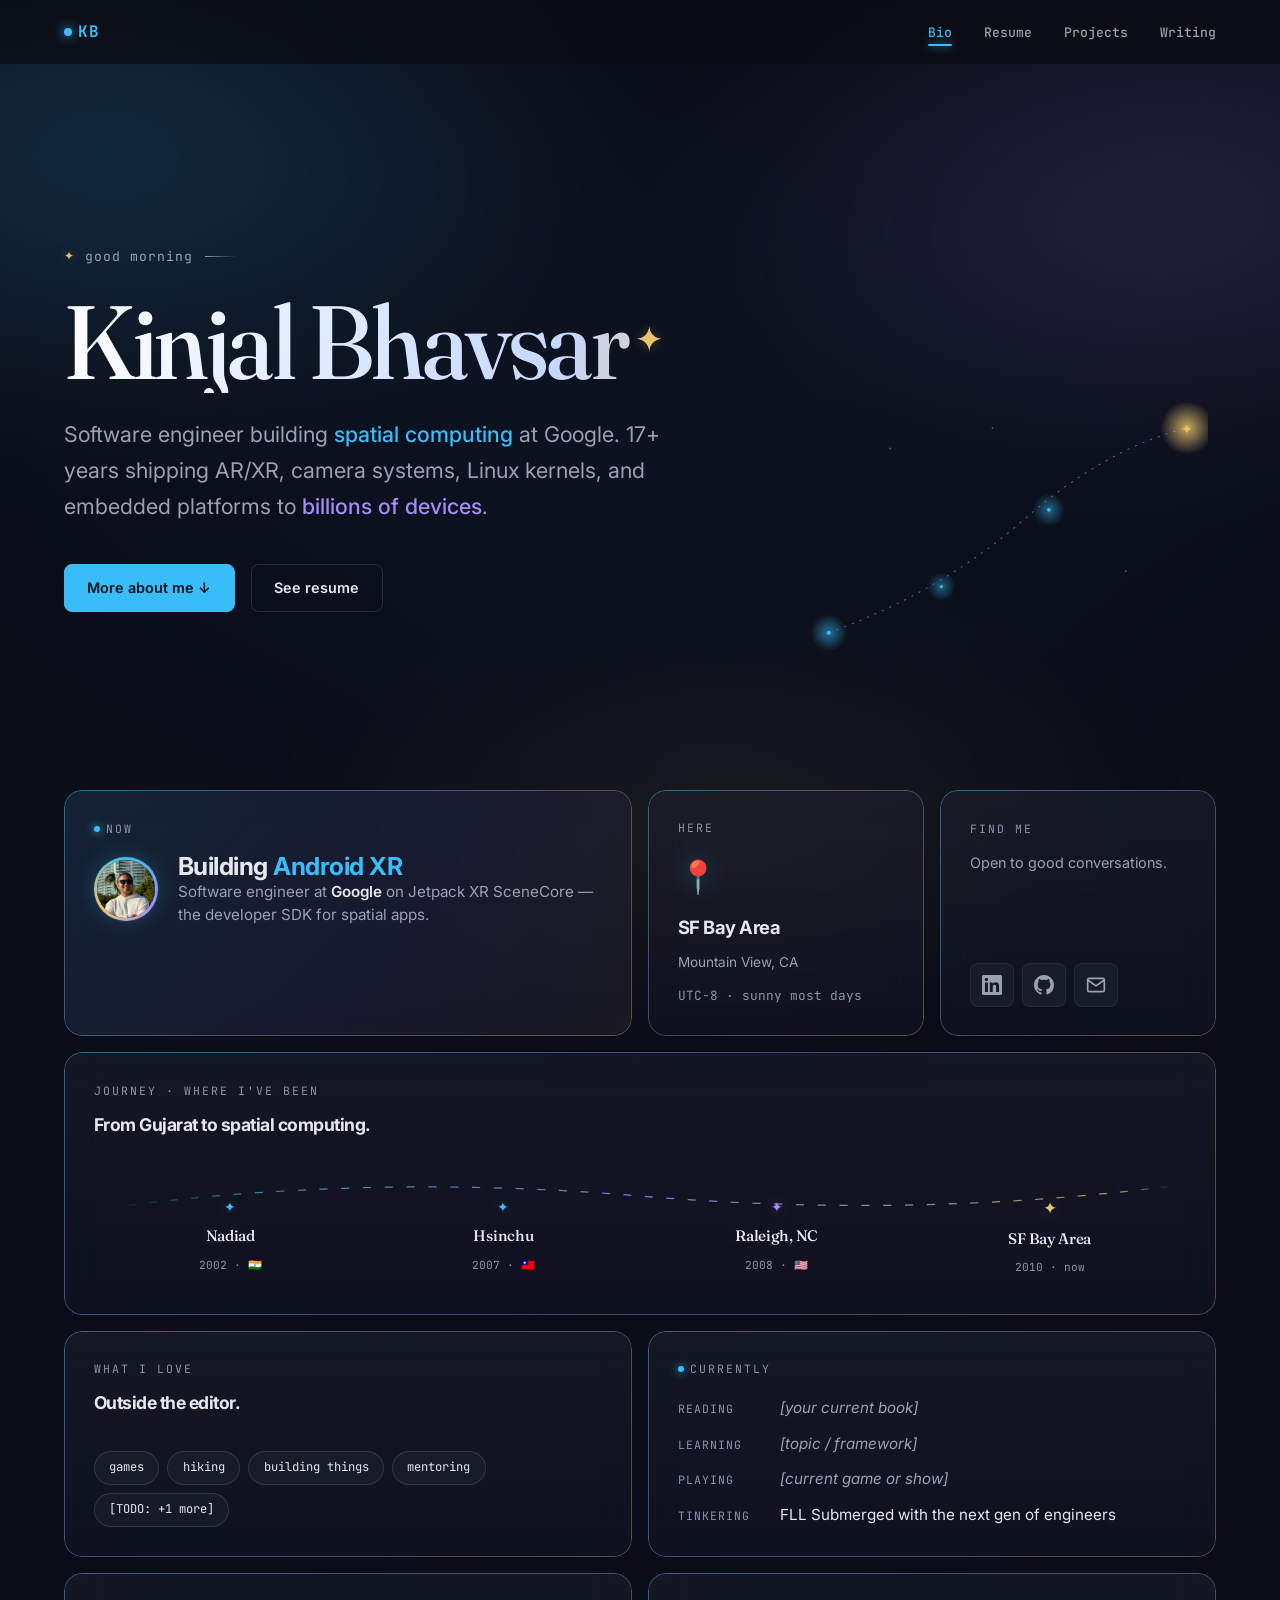
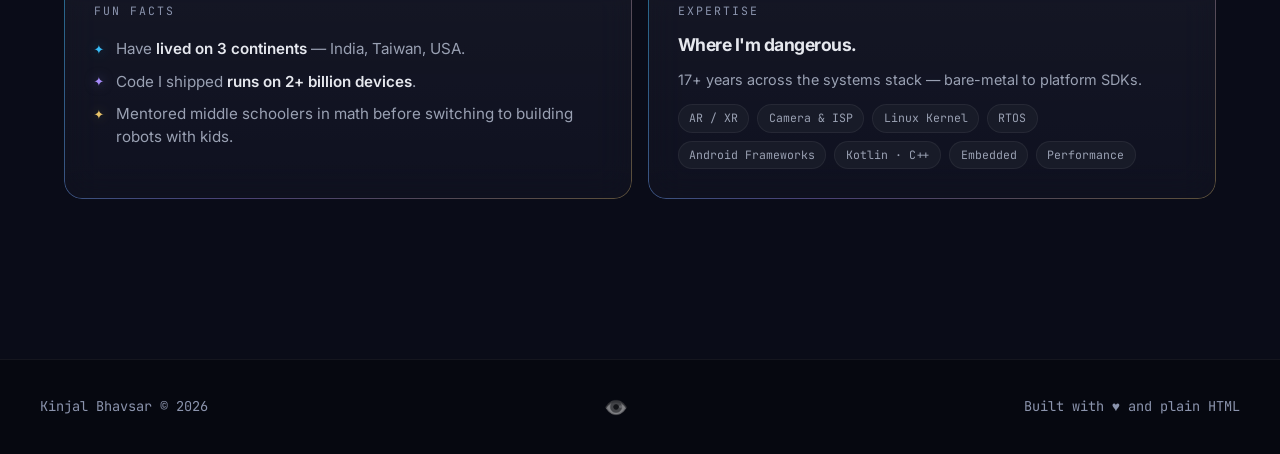
==== index.html @ 83d2c9b0 "Redesign as bio-first portfolio with Cosmic Editorial aesthetic The landing page now leads with pers" ====
<!DOCTYPE html>
<html lang="en">
<head>
  <meta charset="UTF-8" />
  <meta name="viewport" content="width=device-width, initial-scale=1.0" />
  <title>Kinjal Bhavsar — Software Engineer building spatial computing</title>
  <meta name="description" content="Kinjal Bhavsar — software engineer at Google building Android XR. Bay Area. 17+ years across AR/XR, camera systems, Linux kernel, and embedded platforms." />
  <link rel="preconnect" href="https://fonts.googleapis.com" />
  <link rel="preconnect" href="https://fonts.gstatic.com" crossorigin />
  <link href="https://fonts.googleapis.com/css2?family=Fraunces:opsz,wght@9..144,400;9..144,500;9..144,600&family=Inter:wght@300;400;500;600;700;800&family=JetBrains+Mono:wght@400;500;700&display=swap" rel="stylesheet" />
  <link rel="stylesheet" href="css/styles.css" />
</head>
<body data-bio>

  <div data-nav></div>

  <main>

    <!-- HERO -->
    <section class="hero" id="hero">
      <div class="hero-inner">
        <p class="hero-eyebrow"><span class="hero-star">✦</span> <span id="greeting">hello</span></p>
        <h1 class="hero-name">Kinjal Bhavsar<span class="hero-mark">✦</span></h1>
        <p class="hero-title">
          Software engineer building <span class="accent">spatial computing</span> at Google.
          17+ years shipping AR/XR, camera systems, Linux kernels, and embedded platforms
          to <span class="accent-2">billions of devices</span>.
        </p>
        <div class="hero-cta">
          <a href="#bento" class="btn btn-primary">More about me ↓</a>
          <a href="/resume.html" class="btn btn-outline">See resume</a>
        </div>
      </div>
      <svg class="hero-constellation" viewBox="0 0 400 280" aria-hidden="true">
        <defs>
          <linearGradient id="cgrad" x1="0" y1="0" x2="1" y2="1">
            <stop offset="0%" stop-color="#38bdf8" stop-opacity="0.55"/>
            <stop offset="55%" stop-color="#a78bfa" stop-opacity="0.6"/>
            <stop offset="100%" stop-color="#e9c46a" stop-opacity="0.7"/>
          </linearGradient>
          <radialGradient id="starGold">
            <stop offset="0%" stop-color="#e9c46a"/>
            <stop offset="100%" stop-color="#e9c46a" stop-opacity="0"/>
          </radialGradient>
          <radialGradient id="starCyan">
            <stop offset="0%" stop-color="#38bdf8"/>
            <stop offset="100%" stop-color="#38bdf8" stop-opacity="0"/>
          </radialGradient>
        </defs>
        <!-- arc -->
        <path d="M 30,240 Q 140,200 220,130 T 380,40"
              stroke="url(#cgrad)" stroke-width="1" stroke-dasharray="2 6" fill="none"/>
        <!-- glow halos -->
        <circle cx="30" cy="240" r="18" fill="url(#starCyan)" opacity="0.55"/>
        <circle cx="140" cy="195" r="14" fill="url(#starCyan)" opacity="0.45"/>
        <circle cx="245" cy="120" r="16" fill="url(#starCyan)" opacity="0.5"/>
        <circle cx="380" cy="40"  r="26" fill="url(#starGold)" opacity="0.85"/>
        <!-- star marks -->
        <g fill="#38bdf8">
          <circle cx="30"  cy="240" r="2"/>
          <circle cx="140" cy="195" r="1.6"/>
          <circle cx="245" cy="120" r="1.8"/>
        </g>
        <text x="380" y="46" text-anchor="middle" fill="#e9c46a" font-family="Inter, sans-serif" font-size="14" font-weight="300">✦</text>
        <!-- a couple scatter stars for richness -->
        <g fill="#a78bfa" opacity="0.5">
          <circle cx="90"  cy="60"  r="1"/>
          <circle cx="320" cy="180" r="1"/>
          <circle cx="190" cy="40"  r="0.9"/>
        </g>
      </svg>
    </section>

    <!-- BENTO GRID -->
    <section class="bento" id="bento" aria-label="About Kinjal">

      <!-- NOW -->
      <article class="bento-card card-now col-2">
        <span class="bento-label"><span class="dot dot-live"></span> now</span>
        <div class="now-row">
          <div class="now-avatar"><img src="assets/kinjal.jpg" alt="Kinjal Bhavsar" /></div>
          <div>
            <div class="bento-headline">Building <span class="accent">Android XR</span></div>
            <div class="bento-sub">Software engineer at <strong>Google</strong> on Jetpack XR SceneCore — the developer SDK for spatial apps.</div>
          </div>
        </div>
      </article>

      <!-- HERE -->
      <article class="bento-card card-here">
        <span class="bento-label">here</span>
        <div class="here-pin">📍</div>
        <div class="bento-headline" style="font-size:1.15rem;">SF Bay Area</div>
        <div class="bento-sub" style="font-size:.85rem;">Mountain View, CA</div>
        <div class="here-meta">UTC&minus;8 · sunny most days</div>
      </article>

      <!-- FIND ME -->
      <article class="bento-card">
        <span class="bento-label">find me</span>
        <div class="bento-sub" style="font-size:.9rem;">Open to good conversations.</div>
        <div class="find-me-row">
          <a class="find-link" href="https://www.linkedin.com/in/kinjalb" target="_blank" rel="noopener" aria-label="LinkedIn">
            <svg width="20" height="20" viewBox="0 0 24 24" fill="currentColor"><path d="M20.447 20.452h-3.554v-5.569c0-1.328-.027-3.037-1.852-3.037-1.853 0-2.136 1.445-2.136 2.939v5.667H9.351V9h3.414v1.561h.046c.477-.9 1.637-1.85 3.37-1.85 3.601 0 4.267 2.37 4.267 5.455v6.286zM5.337 7.433a2.062 2.062 0 0 1-2.063-2.065 2.064 2.064 0 1 1 2.063 2.065zm1.782 13.019H3.555V9h3.564v11.452zM22.225 0H1.771C.792 0 0 .774 0 1.729v20.542C0 23.227.792 24 1.771 24h20.451C23.2 24 24 23.227 24 22.271V1.729C24 .774 23.2 0 22.222 0h.003z"/></svg>
          </a>
          <a class="find-link" href="https://github.com/kinjalbhavsar" target="_blank" rel="noopener" aria-label="GitHub">
            <svg width="20" height="20" viewBox="0 0 24 24" fill="currentColor"><path d="M12 0C5.37 0 0 5.37 0 12c0 5.31 3.435 9.795 8.205 11.385.6.105.825-.255.825-.57 0-.285-.015-1.23-.015-2.235-3.015.555-3.795-.735-4.035-1.41-.135-.345-.72-1.41-1.23-1.695-.42-.225-1.02-.78-.015-.795.945-.015 1.62.87 1.845 1.23 1.08 1.815 2.805 1.305 3.495.99.105-.78.42-1.305.765-1.605-2.67-.3-5.46-1.335-5.46-5.925 0-1.305.465-2.385 1.23-3.225-.12-.3-.54-1.53.12-3.18 0 0 1.005-.315 3.3 1.23.96-.27 1.98-.405 3-.405s2.04.135 3 .405c2.295-1.56 3.3-1.23 3.3-1.23.66 1.65.24 2.88.12 3.18.765.84 1.23 1.905 1.23 3.225 0 4.605-2.805 5.625-5.475 5.925.435.375.81 1.095.81 2.22 0 1.605-.015 2.895-.015 3.3 0 .315.225.69.825.57A12.02 12.02 0 0 0 24 12c0-6.63-5.37-12-12-12z"/></svg>
          </a>
          <a class="find-link" href="mailto:kinjal.bhavsr@gmail.com" aria-label="Email">
            <svg width="20" height="20" viewBox="0 0 24 24" fill="none" stroke="currentColor" stroke-width="2" stroke-linecap="round" stroke-linejoin="round"><path d="M4 4h16c1.1 0 2 .9 2 2v12c0 1.1-.9 2-2 2H4c-1.1 0-2-.9-2-2V6c0-1.1.9-2 2-2z"/><polyline points="22,6 12,13 2,6"/></svg>
          </a>
        </div>
      </article>

      <!-- JOURNEY -->
      <!-- TODO: correct or expand these stops if the journey doesn't match -->
      <article class="bento-card card-journey col-4">
        <span class="bento-label">journey · where i've been</span>
        <div class="bento-headline" style="font-size:1.1rem;">From Gujarat to spatial computing.</div>
        <div class="journey-track">
          <div class="journey-stop">
            <span class="pin">✦</span>
            <span class="city">Nadiad</span>
            <span class="year">2002 · 🇮🇳</span>
          </div>
          <div class="journey-stop">
            <span class="pin">✦</span>
            <span class="city">Hsinchu</span>
            <span class="year">2007 · 🇹🇼</span>
          </div>
          <div class="journey-stop">
            <span class="pin">✦</span>
            <span class="city">Raleigh, NC</span>
            <span class="year">2008 · 🇺🇸</span>
          </div>
          <div class="journey-stop">
            <span class="pin">✦</span>
            <span class="city">SF Bay Area</span>
            <span class="year">2010 · now</span>
          </div>
        </div>
      </article>

      <!-- WHAT I LOVE -->
      <article class="bento-card col-2">
        <span class="bento-label">what i love</span>
        <div class="bento-headline" style="font-size:1.1rem;">Outside the editor.</div>
        <!-- TODO: swap these for your real hobbies -->
        <div class="love-chips">
          <span class="chip">games</span>
          <span class="chip chip-2">hiking</span>
          <span class="chip chip-warm">building things</span>
          <span class="chip">mentoring</span>
          <span class="chip chip-2">[TODO: +1 more]</span>
        </div>
      </article>

      <!-- CURRENTLY -->
      <article class="bento-card col-2">
        <span class="bento-label"><span class="dot dot-live"></span> currently</span>
        <div class="currently-list">
          <div class="currently-row">
            <span class="k">reading</span>
            <!-- TODO: replace with current book -->
            <span class="v todo">[your current book]</span>
          </div>
          <div class="currently-row">
            <span class="k">learning</span>
            <!-- TODO: replace with topic you're exploring -->
            <span class="v todo">[topic / framework]</span>
          </div>
          <div class="currently-row">
            <span class="k">playing</span>
            <!-- TODO: replace with current game/show -->
            <span class="v todo">[current game or show]</span>
          </div>
          <div class="currently-row">
            <span class="k">tinkering</span>
            <span class="v">FLL Submerged with the next gen of engineers</span>
          </div>
        </div>
      </article>

      <!-- FUN FACTS -->
      <article class="bento-card col-2">
        <span class="bento-label">fun facts</span>
        <!-- TODO: swap these placeholders for true, surprising tidbits about you -->
        <ul class="facts-list">
          <li>Have <strong>lived on 3 continents</strong> — India, Taiwan, USA.</li>
          <li>Code I shipped <strong>runs on 2+ billion devices</strong>.</li>
          <li>Mentored middle schoolers in math before switching to building robots with kids.</li>
        </ul>
      </article>

      <!-- EXPERTISE -->
      <article class="bento-card col-2">
        <span class="bento-label">expertise</span>
        <div class="bento-headline" style="font-size:1.1rem;">Where I'm dangerous.</div>
        <div class="bento-sub" style="font-size:.9rem;">17+ years across the systems stack — bare-metal to platform SDKs.</div>
        <div class="expertise-tags">
          <span class="tag">AR / XR</span>
          <span class="tag">Camera &amp; ISP</span>
          <span class="tag">Linux Kernel</span>
          <span class="tag">RTOS</span>
          <span class="tag">Android Frameworks</span>
          <span class="tag">Kotlin · C++</span>
          <span class="tag">Embedded</span>
          <span class="tag">Performance</span>
        </div>
      </article>

    </section>

  </main>

  <div data-footer></div>

  <!-- GLITCH_HUNTER easter egg modal -->
  <dialog class="game-dialog" id="game-dialog" aria-label="Glitch Hunter mini-game">
    <div class="game-shell">
      <div class="game-bar">
        <span class="game-bar-dots"><span></span><span></span><span></span></span>
        <span class="game-bar-title">GLITCH_HUNTER.exe</span>
        <button class="game-close" id="game-close" aria-label="Close game">[ esc ]</button>
      </div>
      <div class="game-hud">
        <div class="game-stat">SCORE: <span id="game-score">0</span></div>
        <div class="game-stat">TIME: <span id="game-timer">30</span>s</div>
        <div class="game-stat">BEST: <span id="game-best">0</span></div>
      </div>
      <div class="game-area" id="game-area">
        <div class="game-start-overlay" id="game-overlay">
          <div class="game-start-box">
            <div class="game-title-ascii">GLITCH_HUNTER</div>
            <p>Click glitches to eliminate them.<br/>30 seconds. How good are you?</p>
            <button class="btn btn-primary" id="game-start-btn">Start Game</button>
          </div>
        </div>
      </div>
    </div>
  </dialog>

  <script src="js/layout.js" defer></script>
  <script src="js/main.js" defer></script>
</body>
</html>
---- css/styles.css ----
/* ============================================================
   Design tokens — Cosmic Editorial
   ============================================================ */
:root {
  --bg: #0a0c18;                                    /* indigo-leaning near-black */
  --bg-elev: #12141f;
  --bg-elev-2: #181b28;
  --bg-glass: rgba(20, 22, 35, 0.55);               /* glassmorphic card surface */
  --text: #e6e8ee;
  --text-muted: #9aa1b3;
  --text-dim: #8b94ad;

  --accent: #38bdf8;
  --accent-soft: rgba(56, 189, 248, 0.12);
  --accent-glow: rgba(56, 189, 248, 0.35);
  --accent-2: #a78bfa;
  --accent-2-soft: rgba(167, 139, 250, 0.12);
  --accent-gold: #e9c46a;                           /* warm — used sparingly */
  --accent-gold-soft: rgba(233, 196, 106, 0.14);
  --accent-gold-glow: rgba(233, 196, 106, 0.35);

  --border: rgba(255, 255, 255, 0.06);
  --border-strong: rgba(255, 255, 255, 0.12);
  --border-accent: rgba(56, 189, 248, 0.35);
  --border-iris: linear-gradient(135deg,
    rgba(56, 189, 248, 0.50) 0%,
    rgba(167, 139, 250, 0.40) 50%,
    rgba(233, 196, 106, 0.35) 100%);

  --radius: 18px;
  --radius-sm: 8px;
  --radius-pill: 999px;
  --nav-h: 64px;
  --max-w: 1200px;

  --font: 'Inter', system-ui, -apple-system, sans-serif;
  --font-display: 'Fraunces', 'Cormorant Garamond', Georgia, serif;
  --mono: 'JetBrains Mono', 'SF Mono', Menlo, monospace;

  --shadow-sm: 0 1px 2px rgba(0, 0, 0, 0.4);
  --shadow-md: 0 8px 24px rgba(0, 0, 0, 0.4);
  --shadow-glow: 0 12px 40px -12px var(--accent-glow);
}

/* ============================================================
   Reset & base
   ============================================================ */
*, *::before, *::after { box-sizing: border-box; margin: 0; padding: 0; }

html { scroll-behavior: smooth; font-size: 16px; }

body {
  font-family: var(--font);
  background: var(--bg);
  color: var(--text);
  line-height: 1.6;
  min-height: 100vh;
  -webkit-font-smoothing: antialiased;
  -moz-osx-font-smoothing: grayscale;
  overflow-x: hidden;
}

/* Global ambient background: grain overlay + drifting aurora */
body::before {
  content: '';
  position: fixed;
  inset: 0;
  background-image: url("data:image/svg+xml;utf8,%3Csvg xmlns='http://www.w3.org/2000/svg' width='240' height='240'%3E%3Cfilter id='n'%3E%3CfeTurbulence type='fractalNoise' baseFrequency='0.9' numOctaves='2' stitchTiles='stitch'/%3E%3CfeColorMatrix values='0 0 0 0 1  0 0 0 0 1  0 0 0 0 1  0 0 0 0.55 0'/%3E%3C/filter%3E%3Crect width='100%25' height='100%25' filter='url(%23n)'/%3E%3C/svg%3E");
  opacity: 0.06;
  pointer-events: none;
  z-index: 0;
  mix-blend-mode: overlay;
}

body::after {
  content: '';
  position: fixed;
  inset: -25%;
  background:
    radial-gradient(40% 30% at 22% 28%, rgba(56, 189, 248, 0.18) 0%, transparent 70%),
    radial-gradient(38% 28% at 78% 32%, rgba(167, 139, 250, 0.16) 0%, transparent 70%),
    radial-gradient(32% 22% at 55% 78%, rgba(233, 196, 106, 0.08) 0%, transparent 70%),
    radial-gradient(50% 35% at 50% 50%, rgba(56, 189, 248, 0.04) 0%, transparent 80%);
  filter: blur(56px);
  pointer-events: none;
  z-index: 0;
  animation: aurora-drift 60s ease-in-out infinite alternate;
}

@media (prefers-reduced-motion: reduce) {
  body::after { animation: none; }
}

a { color: inherit; text-decoration: none; }
ul { list-style: none; }
img { display: block; max-width: 100%; }

/* Position content above bg layers */
.nav, main, .footer, .hero, .section { position: relative; z-index: 1; }

::selection { background: var(--accent); color: var(--bg); }

/* ============================================================
   Nav
   ============================================================ */
.nav {
  position: fixed;
  top: 0; left: 0; right: 0;
  height: var(--nav-h);
  z-index: 100;
  background: rgba(10, 11, 16, 0.7);
  backdrop-filter: blur(16px);
  -webkit-backdrop-filter: blur(16px);
  border-bottom: 1px solid transparent;
  transition: border-color 0.3s, background 0.3s;
}

.nav.scrolled {
  border-color: var(--border);
  background: rgba(10, 11, 16, 0.85);
}

.nav-inner {
  max-width: var(--max-w);
  margin: 0 auto;
  padding: 0 1.5rem;
  height: 100%;
  display: flex;
  align-items: center;
  justify-content: space-between;
}

.nav-logo {
  font-family: var(--mono);
  font-weight: 700;
  font-size: 1rem;
  color: var(--accent);
  letter-spacing: 1px;
  display: inline-flex;
  align-items: center;
  gap: 0.4rem;
}

.nav-logo::before {
  content: '';
  display: inline-block;
  width: 8px; height: 8px;
  background: var(--accent);
  border-radius: 50%;
  box-shadow: 0 0 12px var(--accent);
  animation: pulse-dot 2s ease-in-out infinite;
}

.nav-links { display: flex; gap: 2rem; }

.nav-links a {
  font-family: var(--mono);
  font-size: 0.82rem;
  font-weight: 500;
  color: var(--text-muted);
  transition: color 0.2s;
  position: relative;
  padding: 0.3rem 0;
}

.nav-links a::before {
  content: '';
  position: absolute;
  bottom: 0; left: 0;
  width: 0; height: 1.5px;
  background: var(--accent);
  border-radius: 2px;
  transition: width 0.25s;
  box-shadow: 0 0 8px var(--accent);
}

.nav-links a:hover { color: var(--text); }
.nav-links a:hover::before,
.nav-links a.is-active::before { width: 100%; }
.nav-links a.is-active { color: var(--accent); }

.hamburger {
  display: none;
  flex-direction: column;
  gap: 5px;
  background: none;
  border: none;
  cursor: pointer;
  padding: 6px;
}
.hamburger span {
  display: block;
  width: 22px; height: 2px;
  background: var(--text);
  border-radius: 2px;
  transition: transform 0.3s, opacity 0.3s;
}

/* ============================================================
   Buttons
   ============================================================ */
.btn {
  display: inline-flex;
  align-items: center;
  gap: 0.5rem;
  padding: 0.7rem 1.4rem;
  border-radius: var(--radius-sm);
  font-family: var(--font);
  font-weight: 600;
  font-size: 0.9rem;
  transition: all 0.2s;
  cursor: pointer;
  border: 1px solid transparent;
  text-decoration: none;
}

.btn-primary {
  background: var(--accent);
  color: #04121e;
  border-color: var(--accent);
  box-shadow: 0 0 0 0 var(--accent-glow);
}
.btn-primary:hover {
  transform: translateY(-1px);
  box-shadow: 0 6px 24px -4px var(--accent-glow);
}

.btn-outline {
  background: transparent;
  color: var(--text);
  border-color: var(--border-strong);
}
.btn-outline:hover {
  border-color: var(--accent);
  color: var(--accent);
  box-shadow: 0 0 24px -8px var(--accent-glow);
}

.btn-sm {
  padding: 0.4rem 0.9rem;
  font-size: 0.82rem;
  background: var(--accent-soft);
  color: var(--accent);
  border: 1px solid var(--border-accent);
  border-radius: var(--radius-pill);
  font-family: var(--mono);
}
.btn-sm:hover { background: var(--accent); color: var(--bg); }

/* ============================================================
   Hero (bio landing)
   ============================================================ */
.hero {
  position: relative;
  min-height: 86vh;
  display: flex;
  align-items: center;
  padding: calc(var(--nav-h) + 4rem) 1.5rem 3rem;
  max-width: var(--max-w);
  margin: 0 auto;
}

.hero-inner {
  width: 100%;
  position: relative;
  z-index: 2;
  max-width: 760px;
}

/* Decorative constellation arc on the right */
.hero-constellation {
  position: absolute;
  top: 50%;
  right: 2rem;
  transform: translateY(-50%);
  width: clamp(280px, 32vw, 420px);
  height: auto;
  opacity: 0.85;
  pointer-events: none;
  z-index: 1;
  animation: fadeUp 1.2s 0.5s both;
}

.hero-eyebrow {
  font-family: var(--mono);
  font-size: 0.82rem;
  color: var(--text-muted);
  margin-bottom: 1.5rem;
  opacity: 0;
  animation: fadeUp 0.7s 0.1s forwards;
  display: inline-flex;
  align-items: center;
  gap: 0.6rem;
  letter-spacing: 1px;
}

.hero-eyebrow .hero-star {
  color: var(--accent-gold);
  font-size: 0.9em;
  text-shadow: 0 0 10px var(--accent-gold-glow);
}

.hero-eyebrow::after {
  content: '';
  width: 32px; height: 1px;
  background: linear-gradient(to right, var(--text-dim), transparent);
  margin-left: 0.2rem;
}

.hero-name {
  font-family: var(--font-display);
  font-size: clamp(3.2rem, 9vw, 6.5rem);
  font-weight: 500;
  font-style: normal;
  letter-spacing: -2.5px;
  line-height: 0.98;
  color: var(--text);
  opacity: 0;
  animation: fadeUp 0.9s 0.25s forwards;
  background: linear-gradient(
    105deg,
    #ffffff 0%,
    #dbe7ff 40%,
    #c5d8ff 65%,
    #e9c46a 95%
  );
  -webkit-background-clip: text;
  background-clip: text;
  -webkit-text-fill-color: transparent;
  font-variation-settings: "opsz" 144, "SOFT" 30;
}

.hero-mark {
  display: inline-block;
  margin-left: 0.25em;
  font-family: var(--font);
  font-size: 0.32em;
  vertical-align: 0.85em;
  font-weight: 300;
  color: var(--accent-gold);
  -webkit-text-fill-color: var(--accent-gold);
  text-shadow: 0 0 12px var(--accent-gold-glow);
  letter-spacing: 0;
}

.hero-title {
  font-family: var(--font);
  font-size: clamp(1.05rem, 1.8vw, 1.35rem);
  font-weight: 400;
  color: var(--text-muted);
  margin-top: 1.5rem;
  max-width: 600px;
  opacity: 0;
  animation: fadeUp 0.8s 0.4s forwards;
  line-height: 1.65;
}

.hero-title .accent { color: var(--accent); font-weight: 500; }
.hero-title .accent-2 { color: var(--accent-2); font-weight: 500; }

.hero-cta {
  display: flex;
  gap: 1rem;
  margin-top: 2.5rem;
  flex-wrap: wrap;
  opacity: 0;
  animation: fadeUp 0.6s 0.5s forwards;
}

/* ============================================================
   Sections (used on subpages)
   ============================================================ */
.section { padding: 6rem 1.5rem; }
.section-pad-top { padding-top: calc(var(--nav-h) + 4rem); }

.container {
  max-width: var(--max-w);
  margin: 0 auto;
}

.section-label {
  font-family: var(--mono);
  font-size: 0.78rem;
  color: var(--accent);
  text-transform: uppercase;
  letter-spacing: 2px;
  margin-bottom: 0.75rem;
  display: inline-flex;
  align-items: center;
  gap: 0.5rem;
}
.section-label::before {
  content: '';
  width: 18px; height: 1px;
  background: var(--accent);
}

.section-title {
  font-family: var(--font-display);
  font-size: clamp(2.4rem, 4.5vw, 3.4rem);
  font-weight: 500;
  letter-spacing: -1.5px;
  margin-bottom: 1rem;
  line-height: 1.05;
  background: linear-gradient(105deg, #ffffff 0%, #dbe7ff 70%, #e9c46a 110%);
  -webkit-background-clip: text;
  background-clip: text;
  -webkit-text-fill-color: transparent;
}

.display {
  font-family: var(--font-display);
  font-weight: 500;
  letter-spacing: -1px;
}

.section-lede {
  color: var(--text-muted);
  font-size: 1.05rem;
  max-width: 640px;
  margin-bottom: 3rem;
}

/* ============================================================
   Bento grid (bio page)
   ============================================================ */
.bento {
  display: grid;
  grid-template-columns: repeat(4, 1fr);
  gap: 1rem;
  max-width: var(--max-w);
  margin: 0 auto;
  padding: 1rem 1.5rem 6rem;
}

.bento-card {
  position: relative;
  background:
    linear-gradient(180deg, rgba(255,255,255,0.025) 0%, rgba(255,255,255,0) 100%),
    var(--bg-glass);
  backdrop-filter: blur(18px) saturate(140%);
  -webkit-backdrop-filter: blur(18px) saturate(140%);
  border-radius: var(--radius);
  padding: 1.85rem;
  overflow: hidden;
  isolation: isolate;
  transition: transform 0.35s cubic-bezier(.2,.85,.25,1),
              box-shadow 0.35s,
              filter 0.35s;
  display: flex;
  flex-direction: column;
  gap: 0.85rem;
  min-height: 184px;
}

/* Static iridescent gradient border via mask trick */
.bento-card::before {
  content: '';
  position: absolute;
  inset: 0;
  padding: 1px;
  border-radius: inherit;
  background: var(--border-iris);
  -webkit-mask:
    linear-gradient(#000 0 0) content-box,
    linear-gradient(#000 0 0);
  -webkit-mask-composite: xor;
          mask-composite: exclude;
  pointer-events: none;
  z-index: 1;
}

.bento-card:hover {
  transform: translateY(-3px);
  filter: brightness(1.06);
  box-shadow:
    0 16px 48px -16px rgba(0, 0, 0, 0.6),
    0 0 48px -12px var(--accent-glow);
}

.bento-label {
  font-family: var(--mono);
  font-size: 0.72rem;
  text-transform: uppercase;
  letter-spacing: 2px;
  color: var(--text-dim);
  display: inline-flex;
  align-items: center;
  gap: 0.4rem;
}

.bento-label .dot {
  width: 6px; height: 6px;
  border-radius: 50%;
  background: var(--accent);
  box-shadow: 0 0 8px var(--accent);
}
.bento-label .dot-live { animation: pulse-dot 2s ease-in-out infinite; }

.bento-headline {
  font-size: 1.4rem;
  font-weight: 700;
  letter-spacing: -0.5px;
  line-height: 1.2;
}

.bento-sub {
  color: var(--text-muted);
  font-size: 0.95rem;
  line-height: 1.5;
}

.bento-sub strong { color: var(--text); font-weight: 600; }

/* Card spans */
.col-2 { grid-column: span 2; }
.col-3 { grid-column: span 3; }
.col-4 { grid-column: span 4; }
.row-2 { grid-row: span 2; }

/* ----- Now card ----- */
.card-now {
  background:
    linear-gradient(135deg, rgba(56,189,248,0.10) 0%, rgba(167,139,250,0.06) 60%, rgba(233,196,106,0.04) 100%),
    var(--bg-glass);
}
.card-now .bento-headline { color: var(--text); font-size: 1.55rem; }
.card-now .accent { color: var(--accent); }
.now-row { display: flex; align-items: center; gap: 1.25rem; }

.now-avatar {
  position: relative;
  width: 64px; height: 64px;
  border-radius: 50%;
  flex-shrink: 0;
  padding: 3px;
  background: conic-gradient(
    from 0deg,
    var(--accent) 0%,
    var(--accent-2) 35%,
    var(--accent-gold) 65%,
    var(--accent) 100%
  );
  animation: halo-spin 22s linear infinite;
  box-shadow:
    0 0 0 1px rgba(255,255,255,0.04),
    0 0 24px -4px var(--accent-glow);
}
.now-avatar::after {
  content: '';
  position: absolute;
  inset: 3px;
  border-radius: 50%;
  background: var(--bg-elev);
  z-index: 0;
}
.now-avatar img {
  position: relative;
  z-index: 1;
  width: 100%; height: 100%;
  border-radius: 50%;
  object-fit: cover;
  object-position: center top;
}
@media (prefers-reduced-motion: reduce) {
  .now-avatar { animation: none; }
}

/* ----- Here card ----- */
.card-here {
  align-items: flex-start;
}
.here-pin {
  font-size: 2rem;
  filter: drop-shadow(0 0 12px var(--accent-glow));
}
.here-meta {
  font-family: var(--mono);
  font-size: 0.8rem;
  color: var(--text-dim);
  margin-top: auto;
}

/* ----- Journey card ----- */
.card-journey { padding: 1.85rem; }
.journey-track {
  display: flex;
  justify-content: space-between;
  align-items: flex-start;
  position: relative;
  margin-top: 1.25rem;
  padding: 2rem 0 0.5rem;
  background-image: url("data:image/svg+xml;utf8,%3Csvg xmlns='http://www.w3.org/2000/svg' viewBox='0 0 400 60' preserveAspectRatio='none'%3E%3Cdefs%3E%3ClinearGradient id='g' x1='0' y1='0' x2='1' y2='0'%3E%3Cstop offset='0%25' stop-color='%2338bdf8' stop-opacity='0'/%3E%3Cstop offset='15%25' stop-color='%2338bdf8' stop-opacity='0.7'/%3E%3Cstop offset='55%25' stop-color='%23a78bfa' stop-opacity='0.8'/%3E%3Cstop offset='95%25' stop-color='%23e9c46a' stop-opacity='0.7'/%3E%3Cstop offset='100%25' stop-color='%23e9c46a' stop-opacity='0'/%3E%3C/linearGradient%3E%3C/defs%3E%3Cpath d='M 5,40 Q 100,5 200,28 T 395,18' stroke='url(%23g)' stroke-width='1.2' stroke-dasharray='3 5' fill='none'/%3E%3C/svg%3E");
  background-repeat: no-repeat;
  background-position: 0 0;
  background-size: 100% 60px;
}

.journey-stop {
  display: flex;
  flex-direction: column;
  align-items: center;
  gap: 0.5rem;
  position: relative;
  z-index: 1;
  font-family: var(--mono);
  font-size: 0.76rem;
  color: var(--text-dim);
  text-align: center;
  flex: 1;
}

.journey-stop .pin {
  font-size: 0.9rem;
  line-height: 1;
  color: var(--accent);
  filter: drop-shadow(0 0 6px var(--accent-glow));
  margin-bottom: 0.1rem;
}
.journey-stop:nth-child(2) .pin { color: var(--accent); }
.journey-stop:nth-child(3) .pin { color: var(--accent-2); filter: drop-shadow(0 0 6px rgba(167,139,250,0.5)); }
.journey-stop:last-child .pin {
  color: var(--accent-gold);
  filter: drop-shadow(0 0 8px var(--accent-gold-glow));
  font-size: 1.05rem;
}

.journey-stop .city {
  font-family: var(--font-display);
  font-size: 0.95rem;
  font-weight: 500;
  color: var(--text);
  letter-spacing: -0.3px;
}
.journey-stop .year { font-size: 0.7rem; color: var(--text-dim); }

/* ----- What I love card ----- */
.love-chips {
  display: flex;
  flex-wrap: wrap;
  gap: 0.5rem;
  margin-top: auto;
}

.chip {
  font-family: var(--mono);
  font-size: 0.76rem;
  padding: 0.4rem 0.9rem;
  background: rgba(255, 255, 255, 0.03);
  border: 1px solid var(--border-strong);
  color: var(--text);
  border-radius: var(--radius-pill);
  transition: background 0.2s, border-color 0.2s, color 0.2s, transform 0.2s;
}
.chip:hover {
  background: var(--accent-soft);
  border-color: var(--border-accent);
  color: var(--accent);
  transform: translateY(-1px);
}

.chip-2:hover { background: var(--accent-2-soft); border-color: rgba(167,139,250,0.4); color: var(--accent-2); }
.chip-warm:hover { background: var(--accent-gold-soft); border-color: rgba(233,196,106,0.4); color: var(--accent-gold); }

/* ----- Currently card ----- */
.currently-list {
  display: flex;
  flex-direction: column;
  gap: 0.7rem;
  margin-top: 0.25rem;
}
.currently-row {
  display: grid;
  grid-template-columns: 90px 1fr;
  gap: 0.75rem;
  align-items: baseline;
  font-size: 0.95rem;
}
.currently-row .k {
  font-family: var(--mono);
  font-size: 0.72rem;
  text-transform: uppercase;
  letter-spacing: 1px;
  color: var(--text-dim);
}
.currently-row .v { color: var(--text); }
.currently-row .v.todo { color: var(--text-muted); font-style: italic; }

/* ----- Fun facts card ----- */
.facts-list {
  display: flex;
  flex-direction: column;
  gap: 0.6rem;
  margin-top: 0.25rem;
}
.facts-list li {
  position: relative;
  padding-left: 1.4rem;
  color: var(--text-muted);
  font-size: 0.95rem;
  line-height: 1.5;
}
.facts-list li::before {
  content: '✦';
  position: absolute;
  left: 0; top: 0.1rem;
  color: var(--accent);
  font-size: 0.8rem;
  filter: drop-shadow(0 0 6px var(--accent-glow));
}
.facts-list li:nth-child(2)::before {
  color: var(--accent-2);
  filter: drop-shadow(0 0 6px rgba(167,139,250,0.5));
}
.facts-list li:nth-child(3)::before {
  color: var(--accent-gold);
  filter: drop-shadow(0 0 6px var(--accent-gold-glow));
}
.facts-list strong { color: var(--text); font-weight: 600; }

/* ----- Expertise card ----- */
.expertise-tags {
  display: flex;
  flex-wrap: wrap;
  gap: 0.5rem;
  margin-top: auto;
}

/* ----- Find me card ----- */
.find-me-row {
  display: flex;
  gap: 0.5rem;
  margin-top: auto;
  flex-wrap: wrap;
}
.find-link {
  width: 44px; height: 44px;
  border-radius: var(--radius-sm);
  background: var(--bg-elev-2);
  border: 1px solid var(--border);
  display: inline-flex;
  align-items: center;
  justify-content: center;
  color: var(--text-muted);
  transition: all 0.2s;
}
.find-link:hover {
  color: var(--accent);
  border-color: var(--border-accent);
  background: var(--accent-soft);
  transform: translateY(-2px);
}

/* ============================================================
   Timeline (resume page)
   ============================================================ */
.timeline {
  position: relative;
  display: flex;
  flex-direction: column;
}

.timeline::before {
  content: '';
  position: absolute;
  left: 11px;
  top: 12px;
  bottom: 12px;
  width: 1px;
  background: linear-gradient(180deg,
    var(--accent) 0%,
    var(--accent-2) 50%,
    var(--border) 100%);
}

.timeline-item {
  display: grid;
  grid-template-columns: 24px 1fr;
  gap: 1.5rem;
  padding-bottom: 2.5rem;
  position: relative;
}
.timeline-item:last-child { padding-bottom: 0; }

.timeline-dot {
  width: 24px; height: 24px;
  border-radius: 50%;
  background: var(--bg);
  border: 2px solid var(--accent);
  flex-shrink: 0;
  margin-top: 4px;
  box-shadow: 0 0 12px var(--accent-glow);
  position: relative;
  z-index: 1;
}
.timeline-dot::after {
  content: '';
  position: absolute;
  inset: 5px;
  border-radius: 50%;
  background: var(--accent);
}
.timeline-dot-outline {
  border-color: var(--border-strong);
  box-shadow: none;
}
.timeline-dot-outline::after {
  background: var(--text-dim);
}

.timeline-content {
  position: relative;
  background: var(--bg-glass);
  backdrop-filter: blur(14px);
  -webkit-backdrop-filter: blur(14px);
  border-radius: var(--radius);
  padding: 1.5rem;
  transition: transform 0.25s, box-shadow 0.25s, filter 0.25s;
  isolation: isolate;
}
.timeline-content::before {
  content: '';
  position: absolute;
  inset: 0;
  padding: 1px;
  border-radius: inherit;
  background: var(--border-iris);
  -webkit-mask:
    linear-gradient(#000 0 0) content-box,
    linear-gradient(#000 0 0);
  -webkit-mask-composite: xor;
          mask-composite: exclude;
  pointer-events: none;
}
.timeline-content:hover {
  transform: translateY(-2px);
  filter: brightness(1.05);
  box-shadow: 0 12px 36px -16px var(--accent-glow);
}

.timeline-header {
  display: flex;
  justify-content: space-between;
  align-items: flex-start;
  margin-bottom: 0.75rem;
  gap: 1rem;
  flex-wrap: wrap;
}

.timeline-role {
  font-size: 1.1rem;
  font-weight: 700;
  color: var(--text);
}
.timeline-company {
  font-size: 0.9rem;
  color: var(--accent);
  font-weight: 500;
  margin-top: 0.2rem;
  font-family: var(--mono);
}
.timeline-period {
  font-family: var(--mono);
  font-size: 0.75rem;
  color: var(--text-dim);
  white-space: nowrap;
  background: var(--bg-elev-2);
  padding: 0.3rem 0.7rem;
  border-radius: var(--radius-pill);
  border: 1px solid var(--border);
}

.timeline-desc {
  font-size: 0.95rem;
  color: var(--text-muted);
  margin-bottom: 0.75rem;
}

.timeline-bullets {
  display: flex;
  flex-direction: column;
  gap: 0.5rem;
  margin-bottom: 1rem;
}

.timeline-bullets li {
  font-size: 0.9rem;
  color: var(--text-muted);
  padding-left: 1.2rem;
  position: relative;
  line-height: 1.6;
}
.timeline-bullets li::before {
  content: '▸';
  position: absolute;
  left: 0; top: 0.15rem;
  color: var(--accent);
  font-size: 0.8rem;
}
.timeline-bullets li strong { color: var(--text); font-weight: 600; }
.timeline-bullets li code {
  font-family: var(--mono);
  font-size: 0.82rem;
  background: var(--accent-soft);
  color: var(--accent);
  padding: 0.1rem 0.4rem;
  border-radius: 4px;
  border: 1px solid var(--border-accent);
}

.timeline-link {
  color: var(--accent);
  font-size: 0.82rem;
  font-weight: 500;
  white-space: nowrap;
}
.timeline-link:hover { text-decoration: underline; }

.timeline-tags {
  display: flex;
  flex-wrap: wrap;
  gap: 0.45rem;
}

.tag {
  font-family: var(--mono);
  font-size: 0.72rem;
  padding: 0.25rem 0.65rem;
  border-radius: var(--radius-pill);
  background: var(--bg-elev-2);
  color: var(--text-muted);
  border: 1px solid var(--border);
}

/* ============================================================
   Projects page
   ============================================================ */
.projects-grid {
  display: grid;
  grid-template-columns: repeat(auto-fill, minmax(300px, 1fr));
  gap: 1.25rem;
}

.project-card {
  position: relative;
  background: var(--bg-glass);
  backdrop-filter: blur(14px);
  -webkit-backdrop-filter: blur(14px);
  border-radius: var(--radius);
  padding: 1.5rem;
  display: flex;
  flex-direction: column;
  gap: 0.85rem;
  transition: transform 0.25s, box-shadow 0.25s, filter 0.25s;
  isolation: isolate;
}
.project-card::before {
  content: '';
  position: absolute;
  inset: 0;
  padding: 1px;
  border-radius: inherit;
  background: var(--border-iris);
  -webkit-mask:
    linear-gradient(#000 0 0) content-box,
    linear-gradient(#000 0 0);
  -webkit-mask-composite: xor;
          mask-composite: exclude;
  pointer-events: none;
}

.project-card:hover {
  transform: translateY(-3px);
  filter: brightness(1.06);
  box-shadow: 0 16px 40px -16px var(--accent-glow);
}

.project-card-placeholder { background: transparent; }
.project-card-placeholder::before { background: linear-gradient(135deg, var(--border-strong), var(--border)); opacity: 0.6; }

.project-card-top {
  display: flex;
  justify-content: space-between;
  align-items: center;
}
.project-icon { font-size: 1.6rem; filter: drop-shadow(0 0 12px var(--accent-glow)); }
.project-links a { color: var(--text-muted); transition: color 0.2s; }
.project-links a:hover { color: var(--accent); }
.project-title { font-size: 1.1rem; font-weight: 700; color: var(--text); }
.project-desc { font-size: 0.92rem; color: var(--text-muted); flex: 1; }
.project-tech { display: flex; flex-wrap: wrap; gap: 0.4rem; margin-top: auto; }

/* ============================================================
   Writing page
   ============================================================ */
.writing-placeholder {
  background: var(--bg-glass);
  backdrop-filter: blur(14px);
  -webkit-backdrop-filter: blur(14px);
  border: 1px dashed var(--border-strong);
  border-radius: var(--radius);
  padding: 3.5rem 2rem;
  text-align: center;
}
.writing-placeholder p { font-size: 1.05rem; color: var(--text-muted); }
.writing-sub { margin-top: 0.5rem; font-size: 0.95rem; }
.writing-sub a { color: var(--accent); }
.writing-sub a:hover { text-decoration: underline; }

/* ============================================================
   Game modal (GLITCH_HUNTER)
   ============================================================ */
.game-dialog {
  border: none;
  padding: 0;
  background: transparent;
  max-width: 720px;
  width: 92vw;
  color: var(--text);
}

.game-dialog::backdrop {
  background: rgba(5, 7, 12, 0.85);
  backdrop-filter: blur(8px);
  -webkit-backdrop-filter: blur(8px);
}

.game-shell {
  background: var(--bg-elev);
  border: 1px solid var(--border-accent);
  border-radius: var(--radius);
  overflow: hidden;
  box-shadow: 0 30px 80px rgba(0, 0, 0, 0.6), 0 0 60px -10px var(--accent-glow);
}

.game-bar {
  display: flex;
  align-items: center;
  justify-content: space-between;
  padding: 0.6rem 1rem;
  background: rgba(0, 0, 0, 0.4);
  border-bottom: 1px solid var(--border);
  font-family: var(--mono);
  font-size: 0.8rem;
}

.game-bar-title { color: var(--accent); letter-spacing: 1.5px; }
.game-bar-dots { display: inline-flex; gap: 0.4rem; }
.game-bar-dots span {
  width: 10px; height: 10px; border-radius: 50%; background: var(--border-strong);
}
.game-bar-dots span:nth-child(1) { background: #ef4444; }
.game-bar-dots span:nth-child(2) { background: #fbbf24; }
.game-bar-dots span:nth-child(3) { background: #22c55e; }

.game-close {
  background: none;
  border: none;
  color: var(--text-muted);
  cursor: pointer;
  font-family: var(--mono);
  font-size: 0.8rem;
  letter-spacing: 1px;
  padding: 0.3rem 0.6rem;
  border-radius: 4px;
  transition: color 0.2s, background 0.2s;
}
.game-close:hover { color: var(--accent); background: var(--accent-soft); }

.game-hud {
  display: flex;
  gap: 2rem;
  padding: 0.9rem 1.25rem;
  background: rgba(0, 0, 0, 0.3);
  border-bottom: 1px solid var(--border);
  font-family: var(--mono);
  font-size: 0.85rem;
  color: var(--text-dim);
}
.game-hud .game-stat span { color: var(--accent); font-weight: 600; }

.game-area {
  position: relative;
  width: 100%;
  height: 360px;
  overflow: hidden;
  cursor: crosshair;
  user-select: none;
  background:
    radial-gradient(circle at 50% 50%, rgba(56,189,248,0.04) 0%, transparent 70%),
    var(--bg);
}

.game-start-overlay {
  position: absolute;
  inset: 0;
  display: flex;
  align-items: center;
  justify-content: center;
  background: rgba(10, 11, 16, 0.85);
  z-index: 10;
}

.game-start-box {
  text-align: center;
  display: flex;
  flex-direction: column;
  align-items: center;
  gap: 1rem;
  max-width: 420px;
  padding: 1rem;
}

.game-title-ascii {
  font-family: var(--mono);
  font-size: 1.5rem;
  font-weight: 700;
  color: var(--accent);
  letter-spacing: 4px;
  text-shadow: 0 0 20px var(--accent-glow);
  animation: pulse-glow 2s infinite;
}

.game-start-box p {
  color: var(--text-muted);
  font-size: 0.95rem;
  line-height: 1.7;
}

.glitch-target {
  position: absolute;
  width: 38px; height: 38px;
  cursor: crosshair;
  display: flex;
  align-items: center;
  justify-content: center;
  font-size: 1.4rem;
  animation: glitch-shake 0.4s infinite;
  border-radius: 6px;
  background: rgba(56, 189, 248, 0.08);
  border: 1px solid var(--border-accent);
  filter: drop-shadow(0 0 8px var(--accent-glow));
}
.glitch-target:hover { background: rgba(56, 189, 248, 0.22); }

.game-over-overlay {
  position: absolute;
  inset: 0;
  background: rgba(10, 11, 16, 0.92);
  display: flex;
  align-items: center;
  justify-content: center;
  flex-direction: column;
  gap: 1rem;
  z-index: 10;
}
.game-over-overlay h3 {
  font-family: var(--mono);
  font-size: 1.5rem;
  color: var(--accent);
  letter-spacing: 3px;
}
.game-over-overlay p { color: var(--text-muted); }

/* ============================================================
   Footer
   ============================================================ */
.footer {
  border-top: 1px solid var(--border);
  padding: 2rem 1.5rem;
  background: rgba(0, 0, 0, 0.3);
  margin-top: 4rem;
}
.footer-inner {
  max-width: var(--max-w);
  margin: 0 auto;
  display: flex;
  justify-content: space-between;
  align-items: center;
  font-size: 0.85rem;
  color: var(--text-dim);
  font-family: var(--mono);
  gap: 1rem;
  flex-wrap: wrap;
}
.footer-hint {
  cursor: pointer;
  transition: transform 0.3s, filter 0.3s;
  font-size: 1.2rem;
  filter: grayscale(1) opacity(0.5);
  user-select: none;
}
.footer-hint:hover { transform: scale(1.3) rotate(-10deg); filter: grayscale(0) opacity(1); }

/* ============================================================
   Animations
   ============================================================ */
@keyframes fadeUp {
  from { opacity: 0; transform: translateY(20px); }
  to   { opacity: 1; transform: translateY(0); }
}

@keyframes pulse-dot {
  0%, 100% { opacity: 1; box-shadow: 0 0 12px currentColor; }
  50%       { opacity: 0.5; box-shadow: 0 0 20px currentColor; }
}

@keyframes glitch-shake {
  0%, 100% { transform: translate(0); }
  25%       { transform: translate(-1px, 1px); }
  50%       { transform: translate(1px, -1px); }
  75%       { transform: translate(-1px, -1px); }
}

@keyframes pulse-glow {
  0%, 100% { text-shadow: 0 0 20px var(--accent-glow); }
  50%       { text-shadow: 0 0 40px var(--accent), 0 0 60px var(--accent-glow); }
}

@keyframes halo-spin {
  to { transform: rotate(360deg); }
}

@keyframes aurora-drift {
  0%   { transform: translate(0, 0) rotate(0deg) scale(1); }
  50%  { transform: translate(3%, -3%) rotate(8deg) scale(1.05); }
  100% { transform: translate(-2%, 2%) rotate(-6deg) scale(0.98); }
}

/* ============================================================
   Reveal-on-scroll
   ============================================================ */
.reveal { opacity: 0; transform: translateY(20px); transition: opacity 0.6s, transform 0.6s; }
.reveal.visible { opacity: 1; transform: translateY(0); }

/* ============================================================
   Responsive
   ============================================================ */
@media (max-width: 1023px) {
  .bento { grid-template-columns: repeat(2, 1fr); }
  .col-3, .col-4 { grid-column: span 2; }
  .col-2 { grid-column: span 2; }
}

@media (max-width: 900px) {
  .hero-constellation { display: none; }
}

@media (max-width: 640px) {
  .nav-links { display: none; }
  .hamburger { display: flex; }
  .nav-links.open {
    display: flex;
    flex-direction: column;
    position: fixed;
    inset: var(--nav-h) 0 0 0;
    background: rgba(10, 12, 24, 0.96);
    backdrop-filter: blur(20px);
    padding: 3rem 2rem;
    gap: 2rem;
    font-size: 1.1rem;
    align-items: center;
    justify-content: flex-start;
    z-index: 99;
  }
  .nav-links.open a { font-size: 1.1rem; }

  .bento { grid-template-columns: 1fr; }
  .col-2, .col-3, .col-4 { grid-column: span 1; }

  .hero { min-height: 70vh; }
  .hero-name { letter-spacing: -1.5px; }

  .footer-inner { flex-direction: column; gap: 0.75rem; text-align: center; }

  .journey-track {
    flex-wrap: wrap;
    gap: 1.25rem 1rem;
    background-image: none; /* hide arc on mobile, stops still readable */
    padding-top: 0.5rem;
  }
  .journey-stop { flex: 0 0 calc(50% - 0.5rem); }

  .game-area { height: 280px; }
  .currently-row { grid-template-columns: 80px 1fr; }
}
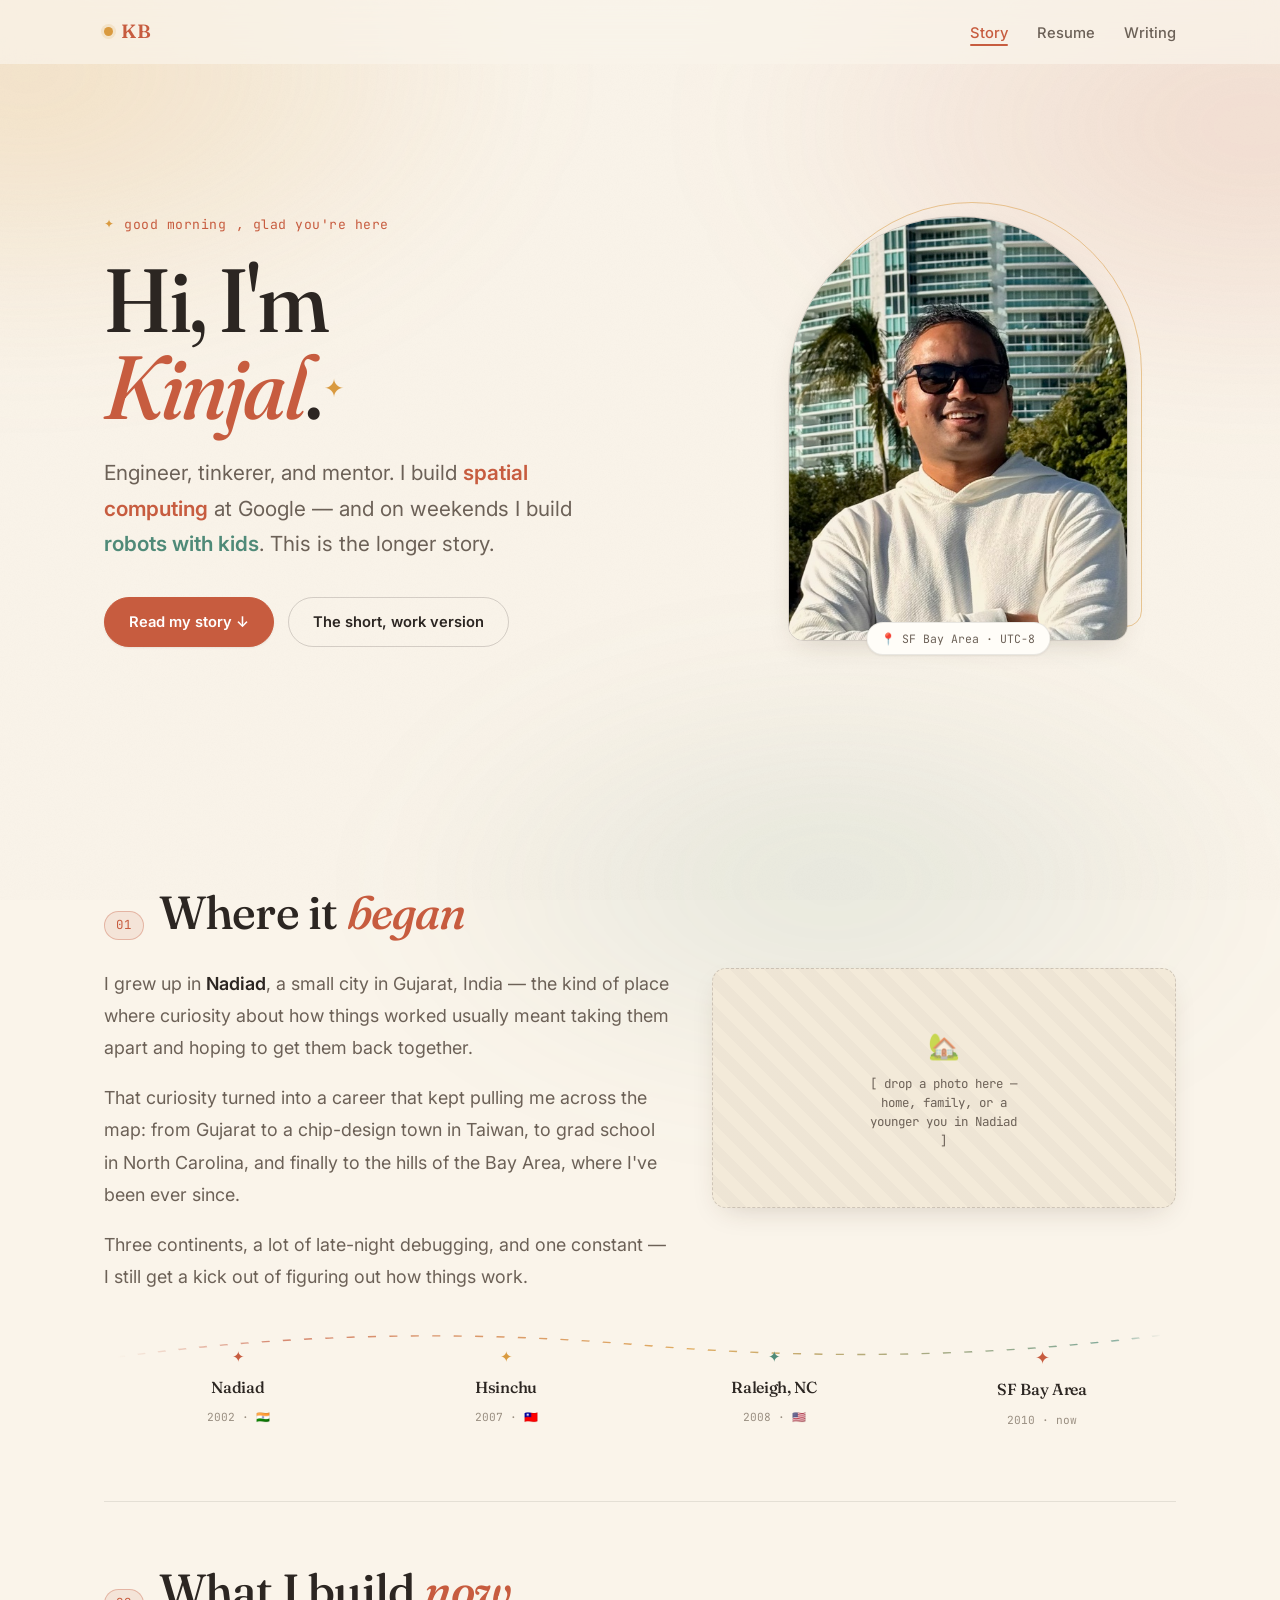
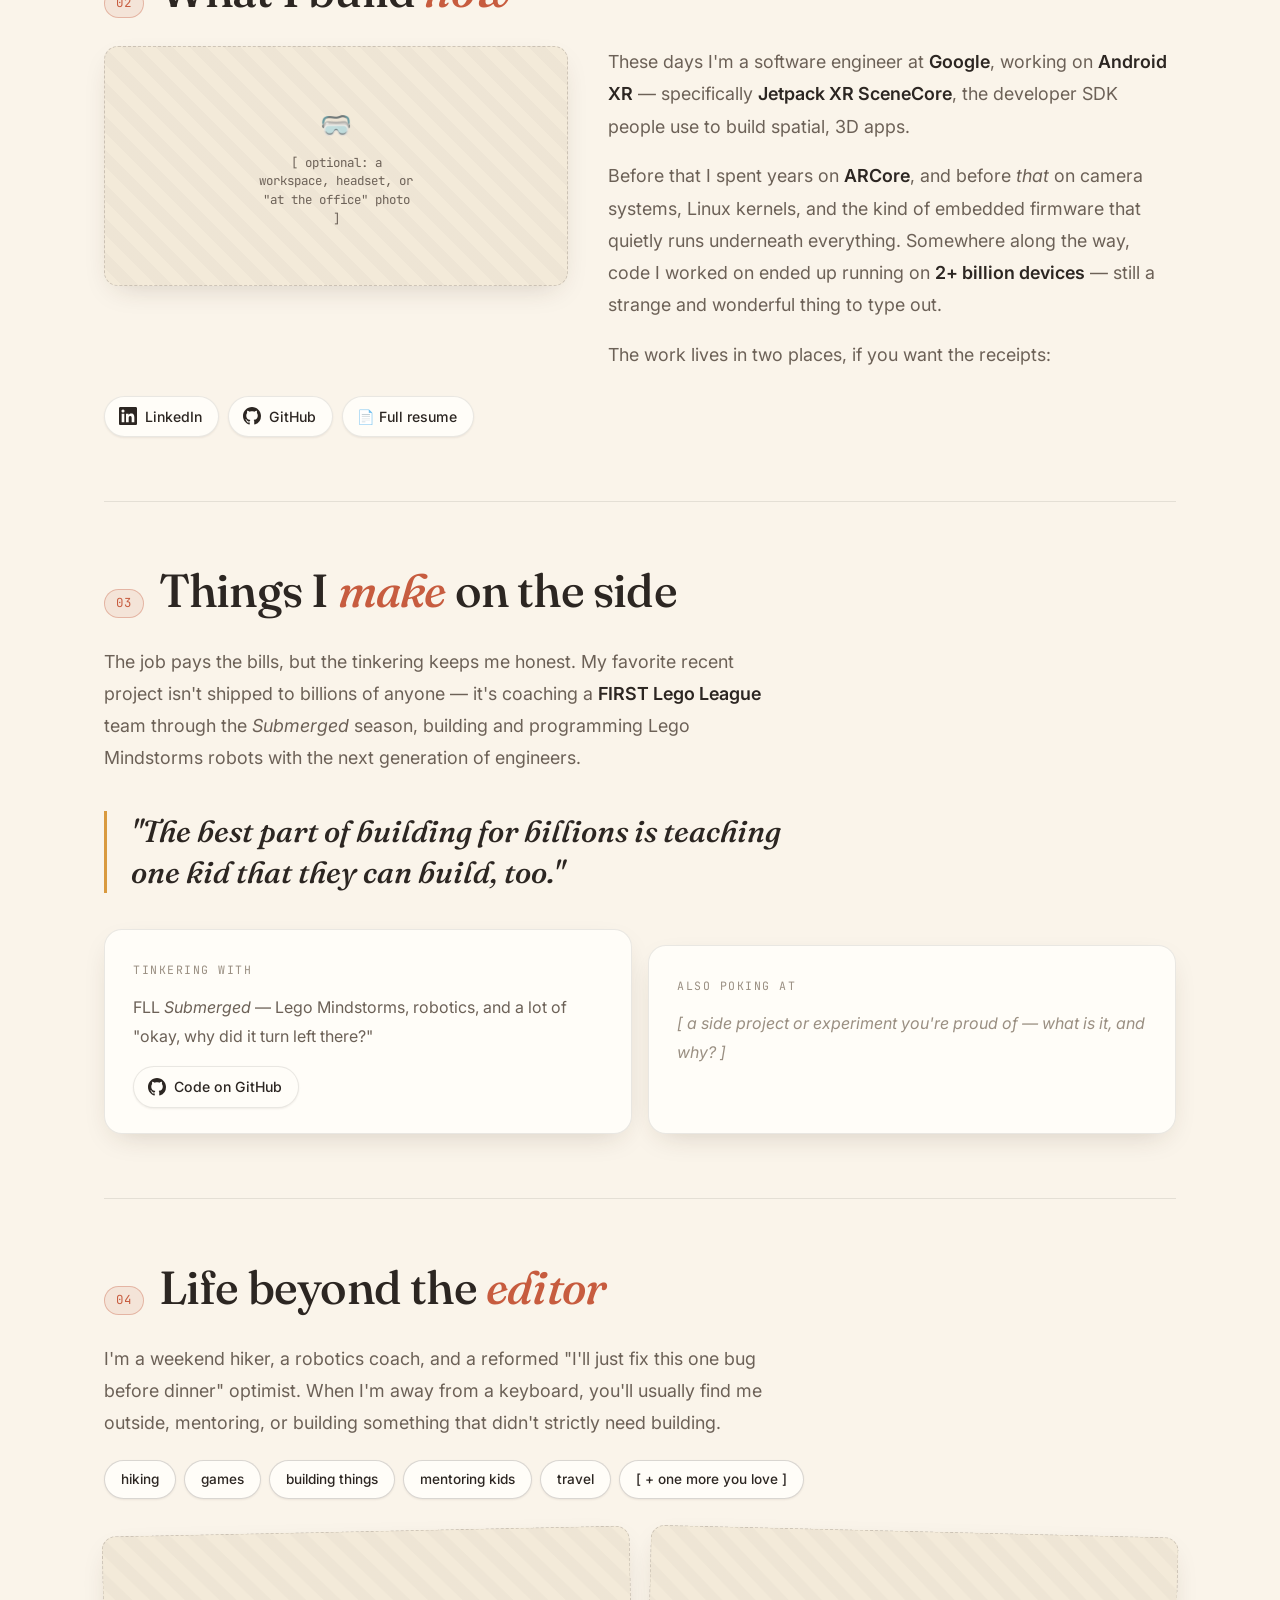
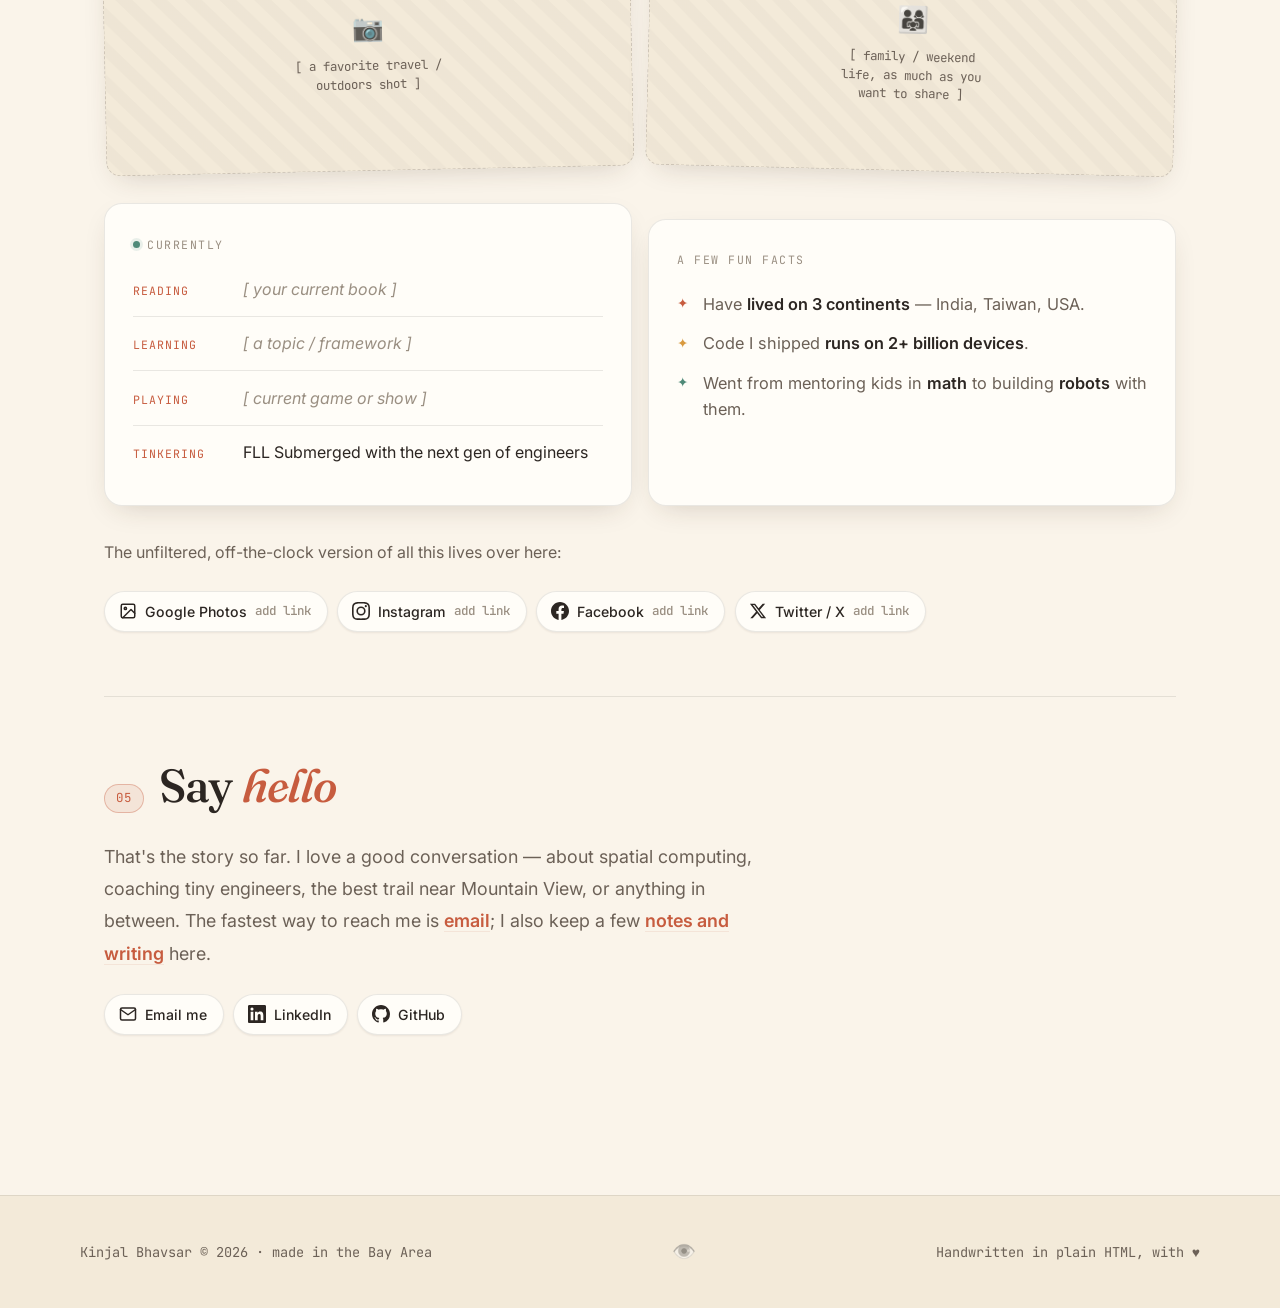
==== commit 758d3baa: "Reimagine site as a warm, story-first personal page Replace the dark "Cosmic Editorial" theme with a" ====
--- a/index.html
+++ b/index.html
@@ -3,11 +3,11 @@
 <head>
   <meta charset="UTF-8" />
   <meta name="viewport" content="width=device-width, initial-scale=1.0" />
-  <title>Kinjal Bhavsar — Software Engineer building spatial computing</title>
-  <meta name="description" content="Kinjal Bhavsar — software engineer at Google building Android XR. Bay Area. 17+ years across AR/XR, camera systems, Linux kernel, and embedded platforms." />
+  <title>Kinjal Bhavsar — a small corner of the internet</title>
+  <meta name="description" content="Kinjal Bhavsar — engineer, tinkerer, and mentor. From Nadiad to the Bay Area, building spatial computing at Google by day and robots with the kids he coaches on weekends. My story, in a few chapters." />
   <link rel="preconnect" href="https://fonts.googleapis.com" />
   <link rel="preconnect" href="https://fonts.gstatic.com" crossorigin />
-  <link href="https://fonts.googleapis.com/css2?family=Fraunces:opsz,wght@9..144,400;9..144,500;9..144,600&family=Inter:wght@300;400;500;600;700;800&family=JetBrains+Mono:wght@400;500;700&display=swap" rel="stylesheet" />
+  <link href="https://fonts.googleapis.com/css2?family=Fraunces:ital,opsz,wght@0,9..144,400;0,9..144,500;0,9..144,600;1,9..144,400;1,9..144,500&family=Inter:wght@300;400;500;600;700;800&family=JetBrains+Mono:wght@400;500;700&display=swap" rel="stylesheet" />
   <link rel="stylesheet" href="css/styles.css" />
 </head>
 <body data-bio>
@@ -16,211 +16,274 @@
 
   <main>
 
-    <!-- HERO -->
+    <!-- ============================= HERO ============================= -->
     <section class="hero" id="hero">
       <div class="hero-inner">
-        <p class="hero-eyebrow"><span class="hero-star">✦</span> <span id="greeting">hello</span></p>
-        <h1 class="hero-name">Kinjal Bhavsar<span class="hero-mark">✦</span></h1>
+        <p class="hero-eyebrow"><span class="hero-star">✦</span> <span id="greeting">hello</span>, glad you're here</p>
+        <h1 class="hero-name">Hi, I'm<br/><span class="accent">Kinjal</span>.<span class="hero-mark">✦</span></h1>
         <p class="hero-title">
-          Software engineer building <span class="accent">spatial computing</span> at Google.
-          17+ years shipping AR/XR, camera systems, Linux kernels, and embedded platforms
-          to <span class="accent-2">billions of devices</span>.
+          Engineer, tinkerer, and mentor. I build <span class="accent">spatial computing</span> at Google —
+          and on weekends I build <span class="accent-2">robots with kids</span>.
+          This is the longer story.
+          <!-- TODO: if you'd like "dad" in here, this hero line is the place to add it — left it as "mentor" since that's what the resume supports. -->
         </p>
         <div class="hero-cta">
-          <a href="#bento" class="btn btn-primary">More about me ↓</a>
-          <a href="/resume.html" class="btn btn-outline">See resume</a>
+          <a href="#roots" class="btn btn-primary">Read my story ↓</a>
+          <a href="/resume.html" class="btn btn-outline">The short, work version</a>
         </div>
       </div>
-      <svg class="hero-constellation" viewBox="0 0 400 280" aria-hidden="true">
-        <defs>
-          <linearGradient id="cgrad" x1="0" y1="0" x2="1" y2="1">
-            <stop offset="0%" stop-color="#38bdf8" stop-opacity="0.55"/>
-            <stop offset="55%" stop-color="#a78bfa" stop-opacity="0.6"/>
-            <stop offset="100%" stop-color="#e9c46a" stop-opacity="0.7"/>
-          </linearGradient>
-          <radialGradient id="starGold">
-            <stop offset="0%" stop-color="#e9c46a"/>
-            <stop offset="100%" stop-color="#e9c46a" stop-opacity="0"/>
-          </radialGradient>
-          <radialGradient id="starCyan">
-            <stop offset="0%" stop-color="#38bdf8"/>
-            <stop offset="100%" stop-color="#38bdf8" stop-opacity="0"/>
-          </radialGradient>
-        </defs>
-        <!-- arc -->
-        <path d="M 30,240 Q 140,200 220,130 T 380,40"
-              stroke="url(#cgrad)" stroke-width="1" stroke-dasharray="2 6" fill="none"/>
-        <!-- glow halos -->
-        <circle cx="30" cy="240" r="18" fill="url(#starCyan)" opacity="0.55"/>
-        <circle cx="140" cy="195" r="14" fill="url(#starCyan)" opacity="0.45"/>
-        <circle cx="245" cy="120" r="16" fill="url(#starCyan)" opacity="0.5"/>
-        <circle cx="380" cy="40"  r="26" fill="url(#starGold)" opacity="0.85"/>
-        <!-- star marks -->
-        <g fill="#38bdf8">
-          <circle cx="30"  cy="240" r="2"/>
-          <circle cx="140" cy="195" r="1.6"/>
-          <circle cx="245" cy="120" r="1.8"/>
-        </g>
-        <text x="380" y="46" text-anchor="middle" fill="#e9c46a" font-family="Inter, sans-serif" font-size="14" font-weight="300">✦</text>
-        <!-- a couple scatter stars for richness -->
-        <g fill="#a78bfa" opacity="0.5">
-          <circle cx="90"  cy="60"  r="1"/>
-          <circle cx="320" cy="180" r="1"/>
-          <circle cx="190" cy="40"  r="0.9"/>
-        </g>
-      </svg>
+      <figure class="hero-portrait">
+        <img src="assets/kinjal.jpg" alt="Kinjal Bhavsar" />
+        <figcaption class="portrait-tag">📍 SF Bay Area · UTC−8</figcaption>
+      </figure>
     </section>
 
-    <!-- BENTO GRID -->
-    <section class="bento" id="bento" aria-label="About Kinjal">
-
-      <!-- NOW -->
-      <article class="bento-card card-now col-2">
-        <span class="bento-label"><span class="dot dot-live"></span> now</span>
-        <div class="now-row">
-          <div class="now-avatar"><img src="assets/kinjal.jpg" alt="Kinjal Bhavsar" /></div>
-          <div>
-            <div class="bento-headline">Building <span class="accent">Android XR</span></div>
-            <div class="bento-sub">Software engineer at <strong>Google</strong> on Jetpack XR SceneCore — the developer SDK for spatial apps.</div>
-          </div>
-        </div>
-      </article>
-
-      <!-- HERE -->
-      <article class="bento-card card-here">
-        <span class="bento-label">here</span>
-        <div class="here-pin">📍</div>
-        <div class="bento-headline" style="font-size:1.15rem;">SF Bay Area</div>
-        <div class="bento-sub" style="font-size:.85rem;">Mountain View, CA</div>
-        <div class="here-meta">UTC&minus;8 · sunny most days</div>
-      </article>
-
-      <!-- FIND ME -->
-      <article class="bento-card">
-        <span class="bento-label">find me</span>
-        <div class="bento-sub" style="font-size:.9rem;">Open to good conversations.</div>
-        <div class="find-me-row">
-          <a class="find-link" href="https://www.linkedin.com/in/kinjalb" target="_blank" rel="noopener" aria-label="LinkedIn">
-            <svg width="20" height="20" viewBox="0 0 24 24" fill="currentColor"><path d="M20.447 20.452h-3.554v-5.569c0-1.328-.027-3.037-1.852-3.037-1.853 0-2.136 1.445-2.136 2.939v5.667H9.351V9h3.414v1.561h.046c.477-.9 1.637-1.85 3.37-1.85 3.601 0 4.267 2.37 4.267 5.455v6.286zM5.337 7.433a2.062 2.062 0 0 1-2.063-2.065 2.064 2.064 0 1 1 2.063 2.065zm1.782 13.019H3.555V9h3.564v11.452zM22.225 0H1.771C.792 0 0 .774 0 1.729v20.542C0 23.227.792 24 1.771 24h20.451C23.2 24 24 23.227 24 22.271V1.729C24 .774 23.2 0 22.222 0h.003z"/></svg>
-          </a>
-          <a class="find-link" href="https://github.com/kinjalbhavsar" target="_blank" rel="noopener" aria-label="GitHub">
-            <svg width="20" height="20" viewBox="0 0 24 24" fill="currentColor"><path d="M12 0C5.37 0 0 5.37 0 12c0 5.31 3.435 9.795 8.205 11.385.6.105.825-.255.825-.57 0-.285-.015-1.23-.015-2.235-3.015.555-3.795-.735-4.035-1.41-.135-.345-.72-1.41-1.23-1.695-.42-.225-1.02-.78-.015-.795.945-.015 1.62.87 1.845 1.23 1.08 1.815 2.805 1.305 3.495.99.105-.78.42-1.305.765-1.605-2.67-.3-5.46-1.335-5.46-5.925 0-1.305.465-2.385 1.23-3.225-.12-.3-.54-1.53.12-3.18 0 0 1.005-.315 3.3 1.23.96-.27 1.98-.405 3-.405s2.04.135 3 .405c2.295-1.56 3.3-1.23 3.3-1.23.66 1.65.24 2.88.12 3.18.765.84 1.23 1.905 1.23 3.225 0 4.605-2.805 5.625-5.475 5.925.435.375.81 1.095.81 2.22 0 1.605-.015 2.895-.015 3.3 0 .315.225.69.825.57A12.02 12.02 0 0 0 24 12c0-6.63-5.37-12-12-12z"/></svg>
-          </a>
-          <a class="find-link" href="mailto:kinjal.bhavsr@gmail.com" aria-label="Email">
-            <svg width="20" height="20" viewBox="0 0 24 24" fill="none" stroke="currentColor" stroke-width="2" stroke-linecap="round" stroke-linejoin="round"><path d="M4 4h16c1.1 0 2 .9 2 2v12c0 1.1-.9 2-2 2H4c-1.1 0-2-.9-2-2V6c0-1.1.9-2 2-2z"/><polyline points="22,6 12,13 2,6"/></svg>
-          </a>
-        </div>
-      </article>
-
-      <!-- JOURNEY -->
-      <!-- TODO: correct or expand these stops if the journey doesn't match -->
-      <article class="bento-card card-journey col-4">
-        <span class="bento-label">journey · where i've been</span>
-        <div class="bento-headline" style="font-size:1.1rem;">From Gujarat to spatial computing.</div>
+    <div class="story">
+
+      <!-- ====================== 01 · ROOTS ====================== -->
+      <section class="chapter" id="roots">
+        <div class="chapter-head">
+          <span class="chapter-num">01</span>
+          <h2 class="chapter-title">Where it <span class="accent">began</span></h2>
+        </div>
+
+        <div class="chapter-split">
+          <div class="prose">
+            <p>
+              I grew up in <strong>Nadiad</strong>, a small city in Gujarat, India — the kind of place where
+              curiosity about how things worked usually meant taking them apart and hoping to get them back together.
+            </p>
+            <p>
+              That curiosity turned into a career that kept pulling me across the map: from Gujarat to a chip-design
+              town in Taiwan, to grad school in North Carolina, and finally to the hills of the Bay Area, where I've
+              been ever since. <!-- TODO: confirm/replace these journey details with the real story -->
+            </p>
+            <p>
+              Three continents, a lot of late-night debugging, and one constant — I still get a kick out of figuring
+              out how things work.
+            </p>
+          </div>
+          <figure class="photo chapter-media photo-ph" aria-label="Photo placeholder">
+            <span class="ph-icon">🏡</span>
+            <span class="ph-note">[ drop a photo here — home, family, or a younger you in Nadiad ]</span>
+          </figure>
+        </div>
+
+        <!-- TODO: correct these stops/years if the journey doesn't match -->
         <div class="journey-track">
-          <div class="journey-stop">
-            <span class="pin">✦</span>
-            <span class="city">Nadiad</span>
-            <span class="year">2002 · 🇮🇳</span>
-          </div>
-          <div class="journey-stop">
-            <span class="pin">✦</span>
-            <span class="city">Hsinchu</span>
-            <span class="year">2007 · 🇹🇼</span>
-          </div>
-          <div class="journey-stop">
-            <span class="pin">✦</span>
-            <span class="city">Raleigh, NC</span>
-            <span class="year">2008 · 🇺🇸</span>
-          </div>
-          <div class="journey-stop">
-            <span class="pin">✦</span>
-            <span class="city">SF Bay Area</span>
-            <span class="year">2010 · now</span>
-          </div>
-        </div>
-      </article>
-
-      <!-- WHAT I LOVE -->
-      <article class="bento-card col-2">
-        <span class="bento-label">what i love</span>
-        <div class="bento-headline" style="font-size:1.1rem;">Outside the editor.</div>
-        <!-- TODO: swap these for your real hobbies -->
+          <div class="journey-stop"><span class="pin">✦</span><span class="city">Nadiad</span><span class="year">2002 · 🇮🇳</span></div>
+          <div class="journey-stop"><span class="pin">✦</span><span class="city">Hsinchu</span><span class="year">2007 · 🇹🇼</span></div>
+          <div class="journey-stop"><span class="pin">✦</span><span class="city">Raleigh, NC</span><span class="year">2008 · 🇺🇸</span></div>
+          <div class="journey-stop"><span class="pin">✦</span><span class="city">SF Bay Area</span><span class="year">2010 · now</span></div>
+        </div>
+      </section>
+
+      <!-- ====================== 02 · THE WORK ====================== -->
+      <section class="chapter" id="work">
+        <div class="chapter-head">
+          <span class="chapter-num">02</span>
+          <h2 class="chapter-title">What I build <span class="accent">now</span></h2>
+        </div>
+
+        <div class="chapter-split flip">
+          <figure class="photo chapter-media photo-ph" aria-label="Photo placeholder">
+            <span class="ph-icon">🥽</span>
+            <span class="ph-note">[ optional: a workspace, headset, or "at the office" photo ]</span>
+          </figure>
+          <div class="prose">
+            <p>
+              These days I'm a software engineer at <strong>Google</strong>, working on <strong>Android XR</strong> —
+              specifically <strong>Jetpack XR SceneCore</strong>, the developer SDK people use to build spatial,
+              3D apps.
+            </p>
+            <p>
+              Before that I spent years on <strong>ARCore</strong>, and before <em>that</em> on camera systems, Linux
+              kernels, and the kind of embedded firmware that quietly runs underneath everything. Somewhere along the
+              way, code I worked on ended up running on <strong>2+ billion devices</strong> — still a strange and
+              wonderful thing to type out.
+            </p>
+            <p>
+              The work lives in two places, if you want the receipts:
+            </p>
+          </div>
+        </div>
+
+        <div class="link-cluster">
+          <a class="link-pill is-work" href="https://www.linkedin.com/in/kinjalb" target="_blank" rel="noopener">
+            <svg viewBox="0 0 24 24" fill="currentColor"><path d="M20.447 20.452h-3.554v-5.569c0-1.328-.027-3.037-1.852-3.037-1.853 0-2.136 1.445-2.136 2.939v5.667H9.351V9h3.414v1.561h.046c.477-.9 1.637-1.85 3.37-1.85 3.601 0 4.267 2.37 4.267 5.455v6.286zM5.337 7.433a2.062 2.062 0 0 1-2.063-2.065 2.064 2.064 0 1 1 2.063 2.065zm1.782 13.019H3.555V9h3.564v11.452zM22.225 0H1.771C.792 0 0 .774 0 1.729v20.542C0 23.227.792 24 1.771 24h20.451C23.2 24 24 23.227 24 22.271V1.729C24 .774 23.2 0 22.222 0h.003z"/></svg>
+            LinkedIn
+          </a>
+          <a class="link-pill is-work" href="https://github.com/kinjalbhavsar" target="_blank" rel="noopener">
+            <svg viewBox="0 0 24 24" fill="currentColor"><path d="M12 0C5.37 0 0 5.37 0 12c0 5.31 3.435 9.795 8.205 11.385.6.105.825-.255.825-.57 0-.285-.015-1.23-.015-2.235-3.015.555-3.795-.735-4.035-1.41-.135-.345-.72-1.41-1.23-1.695-.42-.225-1.02-.78-.015-.795.945-.015 1.62.87 1.845 1.23 1.08 1.815 2.805 1.305 3.495.99.105-.78.42-1.305.765-1.605-2.67-.3-5.46-1.335-5.46-5.925 0-1.305.465-2.385 1.23-3.225-.12-.3-.54-1.53.12-3.18 0 0 1.005-.315 3.3 1.23.96-.27 1.98-.405 3-.405s2.04.135 3 .405c2.295-1.56 3.3-1.23 3.3-1.23.66 1.65.24 2.88.12 3.18.765.84 1.23 1.905 1.23 3.225 0 4.605-2.805 5.625-5.475 5.925.435.375.81 1.095.81 2.22 0 1.605-.015 2.895-.015 3.3 0 .315.225.69.825.57A12.02 12.02 0 0 0 24 12c0-6.63-5.37-12-12-12z"/></svg>
+            GitHub
+          </a>
+          <a class="link-pill is-work" href="/resume.html">📄 Full resume</a>
+        </div>
+      </section>
+
+      <!-- ====================== 03 · TINKERING ====================== -->
+      <section class="chapter" id="tinkering">
+        <div class="chapter-head">
+          <span class="chapter-num">03</span>
+          <h2 class="chapter-title">Things I <span class="accent">make</span> on the side</h2>
+        </div>
+
+        <p class="prose">
+          The job pays the bills, but the tinkering keeps me honest. My favorite recent project isn't shipped to
+          billions of anyone — it's coaching a <strong>FIRST Lego League</strong> team through the <em>Submerged</em>
+          season, building and programming Lego Mindstorms robots with the next generation of engineers.
+        </p>
+
+        <blockquote class="pull">
+          "The best part of building for billions is teaching one kid that they can build, too."
+          <!-- TODO: swap for a real line you'd actually say, or remove -->
+        </blockquote>
+
+        <div class="cards-2">
+          <div class="note-card">
+            <span class="note-label">tinkering with</span>
+            <p class="prose" style="font-size:1rem;">
+              FLL <em>Submerged</em> — Lego Mindstorms, robotics, and a lot of "okay, why did it turn left there?"
+            </p>
+            <div class="link-cluster" style="margin-top:1rem;">
+              <a class="link-pill is-work" href="https://github.com/kinjalbhavsar" target="_blank" rel="noopener">
+                <svg viewBox="0 0 24 24" fill="currentColor"><path d="M12 0C5.37 0 0 5.37 0 12c0 5.31 3.435 9.795 8.205 11.385.6.105.825-.255.825-.57 0-.285-.015-1.23-.015-2.235-3.015.555-3.795-.735-4.035-1.41-.135-.345-.72-1.41-1.23-1.695-.42-.225-1.02-.78-.015-.795.945-.015 1.62.87 1.845 1.23 1.08 1.815 2.805 1.305 3.495.99.105-.78.42-1.305.765-1.605-2.67-.3-5.46-1.335-5.46-5.925 0-1.305.465-2.385 1.23-3.225-.12-.3-.54-1.53.12-3.18 0 0 1.005-.315 3.3 1.23.96-.27 1.98-.405 3-.405s2.04.135 3 .405c2.295-1.56 3.3-1.23 3.3-1.23.66 1.65.24 2.88.12 3.18.765.84 1.23 1.905 1.23 3.225 0 4.605-2.805 5.625-5.475 5.925.435.375.81 1.095.81 2.22 0 1.605-.015 2.895-.015 3.3 0 .315.225.69.825.57A12.02 12.02 0 0 0 24 12c0-6.63-5.37-12-12-12z"/></svg>
+                Code on GitHub
+              </a>
+            </div>
+          </div>
+          <div class="note-card">
+            <span class="note-label">also poking at</span>
+            <!-- TODO: replace with a real side project / experiment, or delete this card -->
+            <p class="prose todo" style="font-size:1rem; color:var(--text-dim); font-style:italic;">
+              [ a side project or experiment you're proud of — what is it, and why? ]
+            </p>
+          </div>
+        </div>
+      </section>
+
+      <!-- ====================== 04 · LIFE ====================== -->
+      <section class="chapter" id="life">
+        <div class="chapter-head">
+          <span class="chapter-num">04</span>
+          <h2 class="chapter-title">Life beyond the <span class="accent">editor</span></h2>
+        </div>
+
+        <p class="prose">
+          I'm a weekend hiker, a robotics coach, and a reformed "I'll just fix this one bug before dinner" optimist.
+          <!-- TODO: this is the natural spot to introduce family / personal life — partner, kids, whatever you'd like to share. Left it out for now since the resume didn't mention it; add as much or as little as you're comfortable with. -->
+          When I'm away from a keyboard, you'll usually find me outside, mentoring, or building something that didn't strictly need building.
+        </p>
+
+        <!-- TODO: swap these for your real loves -->
         <div class="love-chips">
-          <span class="chip">games</span>
-          <span class="chip chip-2">hiking</span>
+          <span class="chip">hiking</span>
+          <span class="chip chip-2">games</span>
           <span class="chip chip-warm">building things</span>
-          <span class="chip">mentoring</span>
-          <span class="chip chip-2">[TODO: +1 more]</span>
-        </div>
-      </article>
-
-      <!-- CURRENTLY -->
-      <article class="bento-card col-2">
-        <span class="bento-label"><span class="dot dot-live"></span> currently</span>
-        <div class="currently-list">
-          <div class="currently-row">
-            <span class="k">reading</span>
-            <!-- TODO: replace with current book -->
-            <span class="v todo">[your current book]</span>
-          </div>
-          <div class="currently-row">
-            <span class="k">learning</span>
-            <!-- TODO: replace with topic you're exploring -->
-            <span class="v todo">[topic / framework]</span>
-          </div>
-          <div class="currently-row">
-            <span class="k">playing</span>
-            <!-- TODO: replace with current game/show -->
-            <span class="v todo">[current game or show]</span>
-          </div>
-          <div class="currently-row">
-            <span class="k">tinkering</span>
-            <span class="v">FLL Submerged with the next gen of engineers</span>
-          </div>
-        </div>
-      </article>
-
-      <!-- FUN FACTS -->
-      <article class="bento-card col-2">
-        <span class="bento-label">fun facts</span>
-        <!-- TODO: swap these placeholders for true, surprising tidbits about you -->
-        <ul class="facts-list">
-          <li>Have <strong>lived on 3 continents</strong> — India, Taiwan, USA.</li>
-          <li>Code I shipped <strong>runs on 2+ billion devices</strong>.</li>
-          <li>Mentored middle schoolers in math before switching to building robots with kids.</li>
-        </ul>
-      </article>
-
-      <!-- EXPERTISE -->
-      <article class="bento-card col-2">
-        <span class="bento-label">expertise</span>
-        <div class="bento-headline" style="font-size:1.1rem;">Where I'm dangerous.</div>
-        <div class="bento-sub" style="font-size:.9rem;">17+ years across the systems stack — bare-metal to platform SDKs.</div>
-        <div class="expertise-tags">
-          <span class="tag">AR / XR</span>
-          <span class="tag">Camera &amp; ISP</span>
-          <span class="tag">Linux Kernel</span>
-          <span class="tag">RTOS</span>
-          <span class="tag">Android Frameworks</span>
-          <span class="tag">Kotlin · C++</span>
-          <span class="tag">Embedded</span>
-          <span class="tag">Performance</span>
-        </div>
-      </article>
-
-    </section>
+          <span class="chip">mentoring kids</span>
+          <span class="chip chip-2">travel</span>
+          <span class="chip chip-warm">[ + one more you love ]</span>
+        </div>
+
+        <div class="photo-strip" style="margin-top:2rem;">
+          <figure class="photo photo-ph" aria-label="Photo placeholder">
+            <span class="ph-icon">📷</span>
+            <span class="ph-note">[ a favorite travel / outdoors shot ]</span>
+          </figure>
+          <figure class="photo photo-ph" aria-label="Photo placeholder">
+            <span class="ph-icon">👨‍👩‍👧</span>
+            <span class="ph-note">[ family / weekend life, as much as you want to share ]</span>
+          </figure>
+        </div>
+
+        <div class="cards-2" style="margin-top:2rem;">
+          <div class="note-card">
+            <span class="note-label"><span class="dot dot-live"></span> currently</span>
+            <div class="currently-list">
+              <!-- TODO: fill these in; they're a nice, low-effort way to keep the page alive -->
+              <div class="currently-row"><span class="k">reading</span><span class="v todo">[ your current book ]</span></div>
+              <div class="currently-row"><span class="k">learning</span><span class="v todo">[ a topic / framework ]</span></div>
+              <div class="currently-row"><span class="k">playing</span><span class="v todo">[ current game or show ]</span></div>
+              <div class="currently-row"><span class="k">tinkering</span><span class="v">FLL Submerged with the next gen of engineers</span></div>
+            </div>
+          </div>
+          <div class="note-card">
+            <span class="note-label">a few fun facts</span>
+            <!-- TODO: swap for true, surprising tidbits -->
+            <ul class="facts-list">
+              <li>Have <strong>lived on 3 continents</strong> — India, Taiwan, USA.</li>
+              <li>Code I shipped <strong>runs on 2+ billion devices</strong>.</li>
+              <li>Went from mentoring kids in <strong>math</strong> to building <strong>robots</strong> with them.</li>
+            </ul>
+          </div>
+        </div>
+
+        <p class="prose" style="margin-top:2rem; font-size:1rem;">
+          The unfiltered, off-the-clock version of all this lives over here:
+        </p>
+        <div class="link-cluster">
+          <!-- TODO: replace each href="#" with your real profile/album URL -->
+          <a class="link-pill is-warm" href="#" target="_blank" rel="noopener" aria-label="Google Photos">
+            <svg viewBox="0 0 24 24" fill="none" stroke="currentColor" stroke-width="2" stroke-linecap="round" stroke-linejoin="round"><rect x="3" y="3" width="18" height="18" rx="2"/><circle cx="8.5" cy="8.5" r="1.5"/><path d="M21 15l-5-5L5 21"/></svg>
+            Google Photos <span class="pill-todo">add link</span>
+          </a>
+          <a class="link-pill is-social" href="#" target="_blank" rel="noopener" aria-label="Instagram">
+            <svg viewBox="0 0 24 24" fill="currentColor"><path d="M12 2.163c3.204 0 3.584.012 4.85.07 3.252.148 4.771 1.691 4.919 4.919.058 1.265.069 1.645.069 4.849 0 3.205-.012 3.584-.069 4.849-.149 3.225-1.664 4.771-4.919 4.919-1.266.058-1.644.07-4.85.07-3.204 0-3.584-.012-4.849-.07-3.26-.149-4.771-1.699-4.919-4.92-.058-1.265-.07-1.644-.07-4.849 0-3.204.013-3.583.07-4.849.149-3.227 1.664-4.771 4.919-4.919 1.266-.057 1.645-.069 4.849-.069zm0-2.163C8.741 0 8.333.014 7.053.072 2.695.272.273 2.69.073 7.052.014 8.333 0 8.741 0 12c0 3.259.014 3.668.072 4.948.2 4.358 2.618 6.78 6.98 6.98C8.333 23.986 8.741 24 12 24c3.259 0 3.668-.014 4.948-.072 4.354-.2 6.782-2.618 6.979-6.98.059-1.28.073-1.689.073-4.948 0-3.259-.014-3.667-.072-4.947-.196-4.354-2.617-6.78-6.979-6.98C15.668.014 15.259 0 12 0zm0 5.838a6.162 6.162 0 100 12.324 6.162 6.162 0 000-12.324zM12 16a4 4 0 110-8 4 4 0 010 8zm6.406-11.845a1.44 1.44 0 100 2.881 1.44 1.44 0 000-2.881z"/></svg>
+            Instagram <span class="pill-todo">add link</span>
+          </a>
+          <a class="link-pill is-social" href="#" target="_blank" rel="noopener" aria-label="Facebook">
+            <svg viewBox="0 0 24 24" fill="currentColor"><path d="M24 12.073c0-6.627-5.373-12-12-12s-12 5.373-12 12c0 5.99 4.388 10.954 10.125 11.854v-8.385H7.078v-3.47h3.047V9.43c0-3.007 1.792-4.669 4.533-4.669 1.312 0 2.686.235 2.686.235v2.953H15.83c-1.491 0-1.956.925-1.956 1.874v2.25h3.328l-.532 3.47h-2.796v8.385C19.612 23.027 24 18.062 24 12.073z"/></svg>
+            Facebook <span class="pill-todo">add link</span>
+          </a>
+          <a class="link-pill is-social" href="#" target="_blank" rel="noopener" aria-label="Twitter / X">
+            <svg viewBox="0 0 24 24" fill="currentColor"><path d="M18.244 2.25h3.308l-7.227 8.26 8.502 11.24H16.17l-5.214-6.817L4.99 21.75H1.68l7.73-8.835L1.254 2.25H8.08l4.713 6.231zm-1.161 17.52h1.833L7.084 4.126H5.117z"/></svg>
+            Twitter / X <span class="pill-todo">add link</span>
+          </a>
+        </div>
+      </section>
+
+      <!-- ====================== 05 · SAY HELLO ====================== -->
+      <section class="chapter" id="hello">
+        <div class="chapter-head">
+          <span class="chapter-num">05</span>
+          <h2 class="chapter-title">Say <span class="accent">hello</span></h2>
+        </div>
+
+        <p class="prose">
+          That's the story so far. I love a good conversation — about spatial computing, coaching tiny engineers,
+          the best trail near Mountain View, or anything in between. The fastest way to reach me is
+          <a class="inline-link" href="mailto:kinjal.bhavsr@gmail.com">email</a>; I also keep a few
+          <a class="inline-link" href="/writing.html">notes and writing</a> here.
+        </p>
+
+        <div class="link-cluster">
+          <a class="link-pill is-work" href="mailto:kinjal.bhavsr@gmail.com">
+            <svg viewBox="0 0 24 24" fill="none" stroke="currentColor" stroke-width="2" stroke-linecap="round" stroke-linejoin="round"><path d="M4 4h16c1.1 0 2 .9 2 2v12c0 1.1-.9 2-2 2H4c-1.1 0-2-.9-2-2V6c0-1.1.9-2 2-2z"/><polyline points="22,6 12,13 2,6"/></svg>
+            Email me
+          </a>
+          <a class="link-pill is-work" href="https://www.linkedin.com/in/kinjalb" target="_blank" rel="noopener">
+            <svg viewBox="0 0 24 24" fill="currentColor"><path d="M20.447 20.452h-3.554v-5.569c0-1.328-.027-3.037-1.852-3.037-1.853 0-2.136 1.445-2.136 2.939v5.667H9.351V9h3.414v1.561h.046c.477-.9 1.637-1.85 3.37-1.85 3.601 0 4.267 2.37 4.267 5.455v6.286zM5.337 7.433a2.062 2.062 0 0 1-2.063-2.065 2.064 2.064 0 1 1 2.063 2.065zm1.782 13.019H3.555V9h3.564v11.452zM22.225 0H1.771C.792 0 0 .774 0 1.729v20.542C0 23.227.792 24 1.771 24h20.451C23.2 24 24 23.227 24 22.271V1.729C24 .774 23.2 0 22.222 0h.003z"/></svg>
+            LinkedIn
+          </a>
+          <a class="link-pill is-work" href="https://github.com/kinjalbhavsar" target="_blank" rel="noopener">
+            <svg viewBox="0 0 24 24" fill="currentColor"><path d="M12 0C5.37 0 0 5.37 0 12c0 5.31 3.435 9.795 8.205 11.385.6.105.825-.255.825-.57 0-.285-.015-1.23-.015-2.235-3.015.555-3.795-.735-4.035-1.41-.135-.345-.72-1.41-1.23-1.695-.42-.225-1.02-.78-.015-.795.945-.015 1.62.87 1.845 1.23 1.08 1.815 2.805 1.305 3.495.99.105-.78.42-1.305.765-1.605-2.67-.3-5.46-1.335-5.46-5.925 0-1.305.465-2.385 1.23-3.225-.12-.3-.54-1.53.12-3.18 0 0 1.005-.315 3.3 1.23.96-.27 1.98-.405 3-.405s2.04.135 3 .405c2.295-1.56 3.3-1.23 3.3-1.23.66 1.65.24 2.88.12 3.18.765.84 1.23 1.905 1.23 3.225 0 4.605-2.805 5.625-5.475 5.925.435.375.81 1.095.81 2.22 0 1.605-.015 2.895-.015 3.3 0 .315.225.69.825.57A12.02 12.02 0 0 0 24 12c0-6.63-5.37-12-12-12z"/></svg>
+            GitHub
+          </a>
+        </div>
+      </section>
+
+    </div>
 
   </main>
 
   <div data-footer></div>
 
-  <!-- GLITCH_HUNTER easter egg modal -->
+  <!-- GLITCH_HUNTER easter egg modal (hidden bit of fun — click the eye in the footer) -->
   <dialog class="game-dialog" id="game-dialog" aria-label="Glitch Hunter mini-game">
     <div class="game-shell">
       <div class="game-bar">
         <span class="game-bar-dots"><span></span><span></span><span></span></span>
-        <span class="game-bar-title">GLITCH_HUNTER.exe</span>
+        <span class="game-bar-title">glitch_hunter</span>
         <button class="game-close" id="game-close" aria-label="Close game">[ esc ]</button>
       </div>
       <div class="game-hud">
@@ -231,8 +294,8 @@
       <div class="game-area" id="game-area">
         <div class="game-start-overlay" id="game-overlay">
           <div class="game-start-box">
-            <div class="game-title-ascii">GLITCH_HUNTER</div>
-            <p>Click glitches to eliminate them.<br/>30 seconds. How good are you?</p>
+            <div class="game-title-ascii">Glitch Hunter</div>
+            <p>You found the secret. Click the glitches to squash them.<br/>30 seconds. How good are you?</p>
             <button class="btn btn-primary" id="game-start-btn">Start Game</button>
           </div>
         </div>
--- a/css/styles.css
+++ b/css/styles.css
@@ -1,45 +1,50 @@
 /* ============================================================
-   Design tokens — Cosmic Editorial
+   Design tokens — Warm Editorial (paper & ink)
+   A bright, warm, story-first palette. Cream paper, warm ink,
+   terracotta / amber / sage accents used like a printed zine.
    ============================================================ */
 :root {
-  --bg: #0a0c18;                                    /* indigo-leaning near-black */
-  --bg-elev: #12141f;
-  --bg-elev-2: #181b28;
-  --bg-glass: rgba(20, 22, 35, 0.55);               /* glassmorphic card surface */
-  --text: #e6e8ee;
-  --text-muted: #9aa1b3;
-  --text-dim: #8b94ad;
-
-  --accent: #38bdf8;
-  --accent-soft: rgba(56, 189, 248, 0.12);
-  --accent-glow: rgba(56, 189, 248, 0.35);
-  --accent-2: #a78bfa;
-  --accent-2-soft: rgba(167, 139, 250, 0.12);
-  --accent-gold: #e9c46a;                           /* warm — used sparingly */
-  --accent-gold-soft: rgba(233, 196, 106, 0.14);
-  --accent-gold-glow: rgba(233, 196, 106, 0.35);
-
-  --border: rgba(255, 255, 255, 0.06);
-  --border-strong: rgba(255, 255, 255, 0.12);
-  --border-accent: rgba(56, 189, 248, 0.35);
+  --bg: #faf4ea;                /* warm paper */
+  --bg-elev: #fffdf8;           /* lifted card surface */
+  --bg-elev-2: #f3ead9;         /* sunk / chip surface */
+  --bg-glass: rgba(255, 253, 248, 0.72);
+  --ink: #2c2622;
+
+  --text: #2c2622;             /* warm near-black */
+  --text-muted: #6c6157;
+  --text-dim: #9a8f82;
+
+  --accent: #c75c3f;           /* terracotta — primary */
+  --accent-soft: rgba(199, 92, 63, 0.10);
+  --accent-glow: rgba(199, 92, 63, 0.28);
+  --accent-2: #4f8a78;         /* sage / teal — secondary */
+  --accent-2-soft: rgba(79, 138, 120, 0.12);
+  --accent-gold: #d99a3f;      /* amber — warm pop */
+  --accent-gold-soft: rgba(217, 154, 63, 0.16);
+  --accent-gold-glow: rgba(217, 154, 63, 0.32);
+
+  --border: rgba(44, 38, 34, 0.10);
+  --border-strong: rgba(44, 38, 34, 0.18);
+  --border-accent: rgba(199, 92, 63, 0.35);
   --border-iris: linear-gradient(135deg,
-    rgba(56, 189, 248, 0.50) 0%,
-    rgba(167, 139, 250, 0.40) 50%,
-    rgba(233, 196, 106, 0.35) 100%);
+    rgba(199, 92, 63, 0.45) 0%,
+    rgba(217, 154, 63, 0.38) 50%,
+    rgba(79, 138, 120, 0.32) 100%);
 
   --radius: 18px;
   --radius-sm: 8px;
   --radius-pill: 999px;
   --nav-h: 64px;
-  --max-w: 1200px;
+  --max-w: 1120px;
+  --measure: 680px;            /* comfortable reading width */
 
   --font: 'Inter', system-ui, -apple-system, sans-serif;
   --font-display: 'Fraunces', 'Cormorant Garamond', Georgia, serif;
   --mono: 'JetBrains Mono', 'SF Mono', Menlo, monospace;
 
-  --shadow-sm: 0 1px 2px rgba(0, 0, 0, 0.4);
-  --shadow-md: 0 8px 24px rgba(0, 0, 0, 0.4);
-  --shadow-glow: 0 12px 40px -12px var(--accent-glow);
+  --shadow-sm: 0 1px 2px rgba(60, 40, 25, 0.08);
+  --shadow-md: 0 10px 30px -12px rgba(60, 40, 25, 0.22);
+  --shadow-glow: 0 16px 44px -18px var(--accent-glow);
 }
 
 /* ============================================================
@@ -53,38 +58,38 @@
   font-family: var(--font);
   background: var(--bg);
   color: var(--text);
-  line-height: 1.6;
+  line-height: 1.65;
   min-height: 100vh;
   -webkit-font-smoothing: antialiased;
   -moz-osx-font-smoothing: grayscale;
   overflow-x: hidden;
 }
 
-/* Global ambient background: grain overlay + drifting aurora */
+/* Paper grain — subtle ink-tinted noise, multiplied onto the cream */
 body::before {
   content: '';
   position: fixed;
   inset: 0;
-  background-image: url("data:image/svg+xml;utf8,%3Csvg xmlns='http://www.w3.org/2000/svg' width='240' height='240'%3E%3Cfilter id='n'%3E%3CfeTurbulence type='fractalNoise' baseFrequency='0.9' numOctaves='2' stitchTiles='stitch'/%3E%3CfeColorMatrix values='0 0 0 0 1  0 0 0 0 1  0 0 0 0 1  0 0 0 0.55 0'/%3E%3C/filter%3E%3Crect width='100%25' height='100%25' filter='url(%23n)'/%3E%3C/svg%3E");
-  opacity: 0.06;
+  background-image: url("data:image/svg+xml;utf8,%3Csvg xmlns='http://www.w3.org/2000/svg' width='240' height='240'%3E%3Cfilter id='n'%3E%3CfeTurbulence type='fractalNoise' baseFrequency='0.85' numOctaves='2' stitchTiles='stitch'/%3E%3CfeColorMatrix values='0 0 0 0 0.17  0 0 0 0 0.14  0 0 0 0 0.12  0 0 0 0.5 0'/%3E%3C/filter%3E%3Crect width='100%25' height='100%25' filter='url(%23n)'/%3E%3C/svg%3E");
+  opacity: 0.05;
   pointer-events: none;
   z-index: 0;
-  mix-blend-mode: overlay;
-}
-
+  mix-blend-mode: multiply;
+}
+
+/* Soft warm wash that slowly drifts — sun through a window */
 body::after {
   content: '';
   position: fixed;
   inset: -25%;
   background:
-    radial-gradient(40% 30% at 22% 28%, rgba(56, 189, 248, 0.18) 0%, transparent 70%),
-    radial-gradient(38% 28% at 78% 32%, rgba(167, 139, 250, 0.16) 0%, transparent 70%),
-    radial-gradient(32% 22% at 55% 78%, rgba(233, 196, 106, 0.08) 0%, transparent 70%),
-    radial-gradient(50% 35% at 50% 50%, rgba(56, 189, 248, 0.04) 0%, transparent 80%);
-  filter: blur(56px);
+    radial-gradient(38% 30% at 18% 22%, rgba(217, 154, 63, 0.22) 0%, transparent 70%),
+    radial-gradient(40% 30% at 82% 26%, rgba(199, 92, 63, 0.16) 0%, transparent 70%),
+    radial-gradient(34% 24% at 60% 82%, rgba(79, 138, 120, 0.12) 0%, transparent 70%);
+  filter: blur(64px);
   pointer-events: none;
   z-index: 0;
-  animation: aurora-drift 60s ease-in-out infinite alternate;
+  animation: aurora-drift 64s ease-in-out infinite alternate;
 }
 
 @media (prefers-reduced-motion: reduce) {
@@ -96,9 +101,9 @@
 img { display: block; max-width: 100%; }
 
 /* Position content above bg layers */
-.nav, main, .footer, .hero, .section { position: relative; z-index: 1; }
-
-::selection { background: var(--accent); color: var(--bg); }
+.nav, main, .footer, .hero, .section, .story { position: relative; z-index: 1; }
+
+::selection { background: var(--accent); color: #fff; }
 
 /* ============================================================
    Nav
@@ -108,16 +113,16 @@
   top: 0; left: 0; right: 0;
   height: var(--nav-h);
   z-index: 100;
-  background: rgba(10, 11, 16, 0.7);
-  backdrop-filter: blur(16px);
-  -webkit-backdrop-filter: blur(16px);
+  background: rgba(250, 244, 234, 0.7);
+  backdrop-filter: blur(14px);
+  -webkit-backdrop-filter: blur(14px);
   border-bottom: 1px solid transparent;
   transition: border-color 0.3s, background 0.3s;
 }
 
 .nav.scrolled {
   border-color: var(--border);
-  background: rgba(10, 11, 16, 0.85);
+  background: rgba(250, 244, 234, 0.9);
 }
 
 .nav-inner {
@@ -131,31 +136,31 @@
 }
 
 .nav-logo {
-  font-family: var(--mono);
-  font-weight: 700;
-  font-size: 1rem;
-  color: var(--accent);
-  letter-spacing: 1px;
+  font-family: var(--font-display);
+  font-weight: 600;
+  font-size: 1.2rem;
+  color: var(--accent);
+  letter-spacing: 0.5px;
   display: inline-flex;
   align-items: center;
-  gap: 0.4rem;
+  gap: 0.5rem;
 }
 
 .nav-logo::before {
   content: '';
   display: inline-block;
-  width: 8px; height: 8px;
-  background: var(--accent);
+  width: 9px; height: 9px;
+  background: var(--accent-gold);
   border-radius: 50%;
-  box-shadow: 0 0 12px var(--accent);
-  animation: pulse-dot 2s ease-in-out infinite;
-}
-
-.nav-links { display: flex; gap: 2rem; }
+  box-shadow: 0 0 0 3px var(--accent-gold-soft);
+  animation: pulse-dot 2.4s ease-in-out infinite;
+}
+
+.nav-links { display: flex; gap: 1.8rem; }
 
 .nav-links a {
-  font-family: var(--mono);
-  font-size: 0.82rem;
+  font-family: var(--font);
+  font-size: 0.92rem;
   font-weight: 500;
   color: var(--text-muted);
   transition: color 0.2s;
@@ -167,11 +172,10 @@
   content: '';
   position: absolute;
   bottom: 0; left: 0;
-  width: 0; height: 1.5px;
+  width: 0; height: 2px;
   background: var(--accent);
   border-radius: 2px;
   transition: width 0.25s;
-  box-shadow: 0 0 8px var(--accent);
 }
 
 .nav-links a:hover { color: var(--text); }
@@ -203,11 +207,11 @@
   display: inline-flex;
   align-items: center;
   gap: 0.5rem;
-  padding: 0.7rem 1.4rem;
-  border-radius: var(--radius-sm);
+  padding: 0.72rem 1.5rem;
+  border-radius: var(--radius-pill);
   font-family: var(--font);
   font-weight: 600;
-  font-size: 0.9rem;
+  font-size: 0.92rem;
   transition: all 0.2s;
   cursor: pointer;
   border: 1px solid transparent;
@@ -216,13 +220,13 @@
 
 .btn-primary {
   background: var(--accent);
-  color: #04121e;
+  color: #fff;
   border-color: var(--accent);
-  box-shadow: 0 0 0 0 var(--accent-glow);
+  box-shadow: var(--shadow-sm);
 }
 .btn-primary:hover {
-  transform: translateY(-1px);
-  box-shadow: 0 6px 24px -4px var(--accent-glow);
+  transform: translateY(-2px);
+  box-shadow: 0 10px 26px -8px var(--accent-glow);
 }
 
 .btn-outline {
@@ -233,150 +237,323 @@
 .btn-outline:hover {
   border-color: var(--accent);
   color: var(--accent);
-  box-shadow: 0 0 24px -8px var(--accent-glow);
+  transform: translateY(-2px);
 }
 
 .btn-sm {
-  padding: 0.4rem 0.9rem;
+  padding: 0.4rem 0.95rem;
   font-size: 0.82rem;
   background: var(--accent-soft);
   color: var(--accent);
   border: 1px solid var(--border-accent);
   border-radius: var(--radius-pill);
-  font-family: var(--mono);
-}
-.btn-sm:hover { background: var(--accent); color: var(--bg); }
-
-/* ============================================================
-   Hero (bio landing)
+  font-weight: 600;
+}
+.btn-sm:hover { background: var(--accent); color: #fff; }
+
+/* ============================================================
+   Hero (story landing)
    ============================================================ */
 .hero {
   position: relative;
-  min-height: 86vh;
-  display: flex;
-  align-items: center;
-  padding: calc(var(--nav-h) + 4rem) 1.5rem 3rem;
+  min-height: 88vh;
+  display: grid;
+  grid-template-columns: 1.15fr 0.85fr;
+  align-items: center;
+  gap: 3rem;
+  padding: calc(var(--nav-h) + 3rem) 1.5rem 3rem;
   max-width: var(--max-w);
   margin: 0 auto;
 }
 
-.hero-inner {
-  width: 100%;
-  position: relative;
-  z-index: 2;
-  max-width: 760px;
-}
-
-/* Decorative constellation arc on the right */
-.hero-constellation {
-  position: absolute;
-  top: 50%;
-  right: 2rem;
-  transform: translateY(-50%);
-  width: clamp(280px, 32vw, 420px);
-  height: auto;
-  opacity: 0.85;
-  pointer-events: none;
-  z-index: 1;
-  animation: fadeUp 1.2s 0.5s both;
-}
+.hero-inner { position: relative; z-index: 2; }
 
 .hero-eyebrow {
   font-family: var(--mono);
   font-size: 0.82rem;
-  color: var(--text-muted);
-  margin-bottom: 1.5rem;
+  color: var(--accent);
+  margin-bottom: 1.25rem;
   opacity: 0;
   animation: fadeUp 0.7s 0.1s forwards;
   display: inline-flex;
   align-items: center;
   gap: 0.6rem;
-  letter-spacing: 1px;
+  letter-spacing: 0.5px;
 }
 
 .hero-eyebrow .hero-star {
   color: var(--accent-gold);
-  font-size: 0.9em;
-  text-shadow: 0 0 10px var(--accent-gold-glow);
-}
-
-.hero-eyebrow::after {
-  content: '';
-  width: 32px; height: 1px;
-  background: linear-gradient(to right, var(--text-dim), transparent);
-  margin-left: 0.2rem;
+  font-size: 0.95em;
 }
 
 .hero-name {
   font-family: var(--font-display);
-  font-size: clamp(3.2rem, 9vw, 6.5rem);
+  font-size: clamp(3rem, 8vw, 5.6rem);
   font-weight: 500;
   font-style: normal;
-  letter-spacing: -2.5px;
+  letter-spacing: -1.5px;
   line-height: 0.98;
-  color: var(--text);
+  color: var(--ink);
   opacity: 0;
-  animation: fadeUp 0.9s 0.25s forwards;
-  background: linear-gradient(
-    105deg,
-    #ffffff 0%,
-    #dbe7ff 40%,
-    #c5d8ff 65%,
-    #e9c46a 95%
-  );
-  -webkit-background-clip: text;
-  background-clip: text;
-  -webkit-text-fill-color: transparent;
-  font-variation-settings: "opsz" 144, "SOFT" 30;
-}
+  animation: fadeUp 0.9s 0.22s forwards;
+  font-variation-settings: "opsz" 144, "SOFT" 40;
+}
+.hero-name .accent { color: var(--accent); font-style: italic; }
 
 .hero-mark {
   display: inline-block;
-  margin-left: 0.25em;
+  margin-left: 0.12em;
   font-family: var(--font);
-  font-size: 0.32em;
-  vertical-align: 0.85em;
-  font-weight: 300;
+  font-size: 0.28em;
+  vertical-align: 0.9em;
+  font-weight: 400;
   color: var(--accent-gold);
-  -webkit-text-fill-color: var(--accent-gold);
-  text-shadow: 0 0 12px var(--accent-gold-glow);
-  letter-spacing: 0;
 }
 
 .hero-title {
   font-family: var(--font);
-  font-size: clamp(1.05rem, 1.8vw, 1.35rem);
+  font-size: clamp(1.05rem, 1.7vw, 1.3rem);
   font-weight: 400;
   color: var(--text-muted);
   margin-top: 1.5rem;
-  max-width: 600px;
+  max-width: 30rem;
   opacity: 0;
-  animation: fadeUp 0.8s 0.4s forwards;
-  line-height: 1.65;
-}
-
-.hero-title .accent { color: var(--accent); font-weight: 500; }
-.hero-title .accent-2 { color: var(--accent-2); font-weight: 500; }
+  animation: fadeUp 0.8s 0.38s forwards;
+  line-height: 1.7;
+}
+.hero-title .accent { color: var(--accent); font-weight: 600; }
+.hero-title .accent-2 { color: var(--accent-2); font-weight: 600; }
 
 .hero-cta {
   display: flex;
-  gap: 1rem;
-  margin-top: 2.5rem;
+  gap: 0.9rem;
+  margin-top: 2.25rem;
   flex-wrap: wrap;
   opacity: 0;
   animation: fadeUp 0.6s 0.5s forwards;
 }
 
-/* ============================================================
-   Sections (used on subpages)
-   ============================================================ */
-.section { padding: 6rem 1.5rem; }
-.section-pad-top { padding-top: calc(var(--nav-h) + 4rem); }
-
-.container {
+/* Hero portrait */
+.hero-portrait {
+  position: relative;
+  z-index: 1;
+  justify-self: center;
+  width: clamp(220px, 30vw, 340px);
+  opacity: 0;
+  animation: fadeUp 1s 0.45s both;
+}
+.hero-portrait img {
+  width: 100%;
+  aspect-ratio: 4 / 5;
+  object-fit: cover;
+  object-position: center top;
+  border-radius: 180px 180px 16px 16px;
+  border: 1px solid var(--border-strong);
+  box-shadow: var(--shadow-md);
+}
+.hero-portrait::before {
+  content: '';
+  position: absolute;
+  inset: -14px -14px 14px 14px;
+  border-radius: 190px 190px 18px 18px;
+  border: 1.5px solid var(--accent-gold);
+  opacity: 0.5;
+  z-index: -1;
+}
+.hero-portrait .portrait-tag {
+  position: absolute;
+  bottom: -14px; left: 50%;
+  transform: translateX(-50%);
+  background: var(--bg-elev);
+  border: 1px solid var(--border);
+  box-shadow: var(--shadow-sm);
+  font-family: var(--mono);
+  font-size: 0.72rem;
+  color: var(--text-muted);
+  padding: 0.35rem 0.85rem;
+  border-radius: var(--radius-pill);
+  white-space: nowrap;
+}
+
+/* ============================================================
+   Story chapters
+   ============================================================ */
+.story {
   max-width: var(--max-w);
   margin: 0 auto;
-}
+  padding: 2rem 1.5rem 4rem;
+}
+
+.chapter {
+  padding: 4rem 0;
+  border-top: 1px solid var(--border);
+}
+.chapter:first-child { border-top: none; }
+
+.chapter-head {
+  display: flex;
+  align-items: baseline;
+  gap: 0.9rem;
+  margin-bottom: 1.75rem;
+}
+.chapter-num {
+  font-family: var(--mono);
+  font-size: 0.78rem;
+  color: var(--accent);
+  letter-spacing: 1px;
+  border: 1px solid var(--border-accent);
+  background: var(--accent-soft);
+  border-radius: var(--radius-pill);
+  padding: 0.2rem 0.7rem;
+  white-space: nowrap;
+}
+.chapter-title {
+  font-family: var(--font-display);
+  font-size: clamp(1.9rem, 4vw, 2.9rem);
+  font-weight: 500;
+  letter-spacing: -0.8px;
+  line-height: 1.08;
+  color: var(--ink);
+}
+.chapter-title .accent { color: var(--accent); font-style: italic; }
+
+.prose {
+  max-width: var(--measure);
+  font-size: 1.12rem;
+  color: var(--text-muted);
+  line-height: 1.8;
+}
+.prose p + p { margin-top: 1.1rem; }
+.prose strong { color: var(--text); font-weight: 600; }
+.prose em { font-style: italic; }
+
+/* Two-column chapter: text + media */
+.chapter-split {
+  display: grid;
+  grid-template-columns: 1.1fr 0.9fr;
+  gap: 2.5rem;
+  align-items: start;
+}
+.chapter-split.flip { grid-template-columns: 0.9fr 1.1fr; }
+.chapter-split.flip .chapter-media { order: -1; }
+
+/* Pull quote */
+.pull {
+  font-family: var(--font-display);
+  font-size: clamp(1.4rem, 2.6vw, 1.9rem);
+  font-style: italic;
+  font-weight: 500;
+  color: var(--ink);
+  line-height: 1.35;
+  max-width: var(--measure);
+  margin: 2.25rem 0;
+  padding-left: 1.5rem;
+  border-left: 3px solid var(--accent-gold);
+}
+
+/* ============================================================
+   Photos & figures (drop real images into these slots)
+   ============================================================ */
+.photo {
+  position: relative;
+  border-radius: 14px;
+  overflow: hidden;
+  background: var(--bg-elev-2);
+  border: 1px solid var(--border);
+  box-shadow: var(--shadow-md);
+}
+.photo img { width: 100%; height: 100%; object-fit: cover; display: block; }
+.photo figcaption {
+  font-family: var(--mono);
+  font-size: 0.74rem;
+  color: var(--text-dim);
+  padding: 0.6rem 0.8rem;
+  text-align: center;
+}
+
+/* Empty placeholder state — shows what photo to drop in */
+.photo-ph {
+  display: flex;
+  flex-direction: column;
+  align-items: center;
+  justify-content: center;
+  gap: 0.5rem;
+  min-height: 240px;
+  border: 1.5px dashed var(--border-strong);
+  background:
+    repeating-linear-gradient(45deg, transparent 0 12px, rgba(44,38,34,0.025) 12px 24px),
+    var(--bg-elev-2);
+  color: var(--text-dim);
+  font-family: var(--mono);
+  font-size: 0.78rem;
+  text-align: center;
+  padding: 1.5rem;
+}
+.photo-ph .ph-icon { font-size: 1.6rem; opacity: 0.7; }
+.photo-ph .ph-note { color: var(--text-muted); max-width: 22ch; line-height: 1.5; }
+
+/* A little polaroid-style stack for the photo galleries */
+.photo-strip {
+  display: grid;
+  grid-template-columns: repeat(2, 1fr);
+  gap: 1rem;
+}
+.photo-strip .photo:nth-child(odd) { transform: rotate(-1.2deg); }
+.photo-strip .photo:nth-child(even) { transform: rotate(1.4deg); }
+.photo-strip .photo { transition: transform 0.3s; }
+.photo-strip .photo:hover { transform: rotate(0deg) translateY(-3px); }
+
+/* ============================================================
+   Inline + clustered links (woven into the story)
+   ============================================================ */
+.inline-link {
+  color: var(--accent);
+  font-weight: 600;
+  border-bottom: 1.5px solid var(--accent-soft);
+  transition: border-color 0.2s, color 0.2s;
+}
+.inline-link:hover { border-color: var(--accent); color: var(--ink); }
+
+.link-cluster {
+  display: flex;
+  flex-wrap: wrap;
+  gap: 0.6rem;
+  margin-top: 1.5rem;
+}
+.link-pill {
+  display: inline-flex;
+  align-items: center;
+  gap: 0.5rem;
+  padding: 0.5rem 1rem 0.5rem 0.85rem;
+  border-radius: var(--radius-pill);
+  background: var(--bg-elev);
+  border: 1px solid var(--border);
+  box-shadow: var(--shadow-sm);
+  color: var(--text);
+  font-size: 0.88rem;
+  font-weight: 500;
+  transition: transform 0.2s, border-color 0.2s, color 0.2s, box-shadow 0.2s;
+}
+.link-pill svg { width: 18px; height: 18px; flex-shrink: 0; }
+.link-pill .pill-todo { color: var(--text-dim); font-family: var(--mono); font-size: 0.78rem; }
+.link-pill:hover {
+  transform: translateY(-2px);
+  border-color: var(--border-accent);
+  color: var(--accent);
+  box-shadow: 0 8px 20px -10px var(--accent-glow);
+}
+/* per-network hover tint */
+.link-pill.is-work:hover { color: var(--accent); border-color: var(--border-accent); }
+.link-pill.is-social:hover { color: var(--accent-2); border-color: rgba(79,138,120,0.4); }
+.link-pill.is-warm:hover { color: var(--accent-gold); border-color: rgba(217,154,63,0.45); }
+
+/* ============================================================
+   Sections (subpages: resume, writing)
+   ============================================================ */
+.section { padding: 5rem 1.5rem; }
+.section-pad-top { padding-top: calc(var(--nav-h) + 3.5rem); }
+
+.container { max-width: var(--max-w); margin: 0 auto; }
 
 .section-label {
   font-family: var(--mono);
@@ -391,206 +568,42 @@
 }
 .section-label::before {
   content: '';
-  width: 18px; height: 1px;
+  width: 18px; height: 2px;
   background: var(--accent);
+  border-radius: 2px;
 }
 
 .section-title {
   font-family: var(--font-display);
-  font-size: clamp(2.4rem, 4.5vw, 3.4rem);
+  font-size: clamp(2.2rem, 4.5vw, 3.2rem);
   font-weight: 500;
-  letter-spacing: -1.5px;
+  letter-spacing: -1px;
   margin-bottom: 1rem;
   line-height: 1.05;
-  background: linear-gradient(105deg, #ffffff 0%, #dbe7ff 70%, #e9c46a 110%);
-  -webkit-background-clip: text;
-  background-clip: text;
-  -webkit-text-fill-color: transparent;
-}
-
-.display {
-  font-family: var(--font-display);
-  font-weight: 500;
-  letter-spacing: -1px;
-}
+  color: var(--ink);
+}
+
+.display { font-family: var(--font-display); font-weight: 500; letter-spacing: -0.5px; }
 
 .section-lede {
   color: var(--text-muted);
-  font-size: 1.05rem;
+  font-size: 1.08rem;
   max-width: 640px;
   margin-bottom: 3rem;
-}
-
-/* ============================================================
-   Bento grid (bio page)
-   ============================================================ */
-.bento {
-  display: grid;
-  grid-template-columns: repeat(4, 1fr);
-  gap: 1rem;
-  max-width: var(--max-w);
-  margin: 0 auto;
-  padding: 1rem 1.5rem 6rem;
-}
-
-.bento-card {
-  position: relative;
-  background:
-    linear-gradient(180deg, rgba(255,255,255,0.025) 0%, rgba(255,255,255,0) 100%),
-    var(--bg-glass);
-  backdrop-filter: blur(18px) saturate(140%);
-  -webkit-backdrop-filter: blur(18px) saturate(140%);
-  border-radius: var(--radius);
-  padding: 1.85rem;
-  overflow: hidden;
-  isolation: isolate;
-  transition: transform 0.35s cubic-bezier(.2,.85,.25,1),
-              box-shadow 0.35s,
-              filter 0.35s;
-  display: flex;
-  flex-direction: column;
-  gap: 0.85rem;
-  min-height: 184px;
-}
-
-/* Static iridescent gradient border via mask trick */
-.bento-card::before {
-  content: '';
-  position: absolute;
-  inset: 0;
-  padding: 1px;
-  border-radius: inherit;
-  background: var(--border-iris);
-  -webkit-mask:
-    linear-gradient(#000 0 0) content-box,
-    linear-gradient(#000 0 0);
-  -webkit-mask-composite: xor;
-          mask-composite: exclude;
-  pointer-events: none;
-  z-index: 1;
-}
-
-.bento-card:hover {
-  transform: translateY(-3px);
-  filter: brightness(1.06);
-  box-shadow:
-    0 16px 48px -16px rgba(0, 0, 0, 0.6),
-    0 0 48px -12px var(--accent-glow);
-}
-
-.bento-label {
-  font-family: var(--mono);
-  font-size: 0.72rem;
-  text-transform: uppercase;
-  letter-spacing: 2px;
-  color: var(--text-dim);
-  display: inline-flex;
-  align-items: center;
-  gap: 0.4rem;
-}
-
-.bento-label .dot {
-  width: 6px; height: 6px;
-  border-radius: 50%;
-  background: var(--accent);
-  box-shadow: 0 0 8px var(--accent);
-}
-.bento-label .dot-live { animation: pulse-dot 2s ease-in-out infinite; }
-
-.bento-headline {
-  font-size: 1.4rem;
-  font-weight: 700;
-  letter-spacing: -0.5px;
-  line-height: 1.2;
-}
-
-.bento-sub {
-  color: var(--text-muted);
-  font-size: 0.95rem;
-  line-height: 1.5;
-}
-
-.bento-sub strong { color: var(--text); font-weight: 600; }
-
-/* Card spans */
-.col-2 { grid-column: span 2; }
-.col-3 { grid-column: span 3; }
-.col-4 { grid-column: span 4; }
-.row-2 { grid-row: span 2; }
-
-/* ----- Now card ----- */
-.card-now {
-  background:
-    linear-gradient(135deg, rgba(56,189,248,0.10) 0%, rgba(167,139,250,0.06) 60%, rgba(233,196,106,0.04) 100%),
-    var(--bg-glass);
-}
-.card-now .bento-headline { color: var(--text); font-size: 1.55rem; }
-.card-now .accent { color: var(--accent); }
-.now-row { display: flex; align-items: center; gap: 1.25rem; }
-
-.now-avatar {
-  position: relative;
-  width: 64px; height: 64px;
-  border-radius: 50%;
-  flex-shrink: 0;
-  padding: 3px;
-  background: conic-gradient(
-    from 0deg,
-    var(--accent) 0%,
-    var(--accent-2) 35%,
-    var(--accent-gold) 65%,
-    var(--accent) 100%
-  );
-  animation: halo-spin 22s linear infinite;
-  box-shadow:
-    0 0 0 1px rgba(255,255,255,0.04),
-    0 0 24px -4px var(--accent-glow);
-}
-.now-avatar::after {
-  content: '';
-  position: absolute;
-  inset: 3px;
-  border-radius: 50%;
-  background: var(--bg-elev);
-  z-index: 0;
-}
-.now-avatar img {
-  position: relative;
-  z-index: 1;
-  width: 100%; height: 100%;
-  border-radius: 50%;
-  object-fit: cover;
-  object-position: center top;
-}
-@media (prefers-reduced-motion: reduce) {
-  .now-avatar { animation: none; }
-}
-
-/* ----- Here card ----- */
-.card-here {
-  align-items: flex-start;
-}
-.here-pin {
-  font-size: 2rem;
-  filter: drop-shadow(0 0 12px var(--accent-glow));
-}
-.here-meta {
-  font-family: var(--mono);
-  font-size: 0.8rem;
-  color: var(--text-dim);
-  margin-top: auto;
-}
-
-/* ----- Journey card ----- */
-.card-journey { padding: 1.85rem; }
+  line-height: 1.7;
+}
+
+/* ============================================================
+   Journey track (roots chapter)
+   ============================================================ */
 .journey-track {
   display: flex;
   justify-content: space-between;
   align-items: flex-start;
   position: relative;
-  margin-top: 1.25rem;
+  margin-top: 1.5rem;
   padding: 2rem 0 0.5rem;
-  background-image: url("data:image/svg+xml;utf8,%3Csvg xmlns='http://www.w3.org/2000/svg' viewBox='0 0 400 60' preserveAspectRatio='none'%3E%3Cdefs%3E%3ClinearGradient id='g' x1='0' y1='0' x2='1' y2='0'%3E%3Cstop offset='0%25' stop-color='%2338bdf8' stop-opacity='0'/%3E%3Cstop offset='15%25' stop-color='%2338bdf8' stop-opacity='0.7'/%3E%3Cstop offset='55%25' stop-color='%23a78bfa' stop-opacity='0.8'/%3E%3Cstop offset='95%25' stop-color='%23e9c46a' stop-opacity='0.7'/%3E%3Cstop offset='100%25' stop-color='%23e9c46a' stop-opacity='0'/%3E%3C/linearGradient%3E%3C/defs%3E%3Cpath d='M 5,40 Q 100,5 200,28 T 395,18' stroke='url(%23g)' stroke-width='1.2' stroke-dasharray='3 5' fill='none'/%3E%3C/svg%3E");
+  background-image: url("data:image/svg+xml;utf8,%3Csvg xmlns='http://www.w3.org/2000/svg' viewBox='0 0 400 60' preserveAspectRatio='none'%3E%3Cdefs%3E%3ClinearGradient id='g' x1='0' y1='0' x2='1' y2='0'%3E%3Cstop offset='0%25' stop-color='%23c75c3f' stop-opacity='0'/%3E%3Cstop offset='15%25' stop-color='%23c75c3f' stop-opacity='0.7'/%3E%3Cstop offset='55%25' stop-color='%23d99a3f' stop-opacity='0.8'/%3E%3Cstop offset='95%25' stop-color='%234f8a78' stop-opacity='0.7'/%3E%3Cstop offset='100%25' stop-color='%234f8a78' stop-opacity='0'/%3E%3C/linearGradient%3E%3C/defs%3E%3Cpath d='M 5,40 Q 100,5 200,28 T 395,18' stroke='url(%23g)' stroke-width='1.4' stroke-dasharray='3 5' fill='none'/%3E%3C/svg%3E");
   background-repeat: no-repeat;
   background-position: 0 0;
   background-size: 100% 60px;
@@ -609,156 +622,124 @@
   text-align: center;
   flex: 1;
 }
-
 .journey-stop .pin {
-  font-size: 0.9rem;
+  font-size: 0.95rem;
   line-height: 1;
   color: var(--accent);
-  filter: drop-shadow(0 0 6px var(--accent-glow));
   margin-bottom: 0.1rem;
 }
-.journey-stop:nth-child(2) .pin { color: var(--accent); }
-.journey-stop:nth-child(3) .pin { color: var(--accent-2); filter: drop-shadow(0 0 6px rgba(167,139,250,0.5)); }
-.journey-stop:last-child .pin {
-  color: var(--accent-gold);
-  filter: drop-shadow(0 0 8px var(--accent-gold-glow));
-  font-size: 1.05rem;
-}
-
+.journey-stop:nth-child(2) .pin { color: var(--accent-gold); }
+.journey-stop:nth-child(3) .pin { color: var(--accent-2); }
+.journey-stop:last-child .pin { color: var(--accent); font-size: 1.1rem; }
 .journey-stop .city {
   font-family: var(--font-display);
-  font-size: 0.95rem;
+  font-size: 1rem;
   font-weight: 500;
-  color: var(--text);
+  color: var(--ink);
   letter-spacing: -0.3px;
 }
 .journey-stop .year { font-size: 0.7rem; color: var(--text-dim); }
 
-/* ----- What I love card ----- */
-.love-chips {
+/* ============================================================
+   Chips / tags / facts / currently (reused across story)
+   ============================================================ */
+.love-chips, .expertise-tags {
   display: flex;
   flex-wrap: wrap;
   gap: 0.5rem;
-  margin-top: auto;
+  margin-top: 1.25rem;
 }
 
 .chip {
-  font-family: var(--mono);
-  font-size: 0.76rem;
-  padding: 0.4rem 0.9rem;
-  background: rgba(255, 255, 255, 0.03);
+  font-family: var(--font);
+  font-size: 0.85rem;
+  font-weight: 500;
+  padding: 0.45rem 1rem;
+  background: var(--bg-elev);
   border: 1px solid var(--border-strong);
   color: var(--text);
   border-radius: var(--radius-pill);
+  box-shadow: var(--shadow-sm);
   transition: background 0.2s, border-color 0.2s, color 0.2s, transform 0.2s;
 }
-.chip:hover {
-  background: var(--accent-soft);
-  border-color: var(--border-accent);
-  color: var(--accent);
-  transform: translateY(-1px);
-}
-
-.chip-2:hover { background: var(--accent-2-soft); border-color: rgba(167,139,250,0.4); color: var(--accent-2); }
-.chip-warm:hover { background: var(--accent-gold-soft); border-color: rgba(233,196,106,0.4); color: var(--accent-gold); }
-
-/* ----- Currently card ----- */
-.currently-list {
-  display: flex;
-  flex-direction: column;
-  gap: 0.7rem;
-  margin-top: 0.25rem;
-}
+.chip:hover { background: var(--accent-soft); border-color: var(--border-accent); color: var(--accent); transform: translateY(-2px); }
+.chip-2:hover { background: var(--accent-2-soft); border-color: rgba(79,138,120,0.4); color: var(--accent-2); }
+.chip-warm:hover { background: var(--accent-gold-soft); border-color: rgba(217,154,63,0.45); color: var(--accent-gold); }
+
+.currently-list { display: flex; flex-direction: column; gap: 0.85rem; margin-top: 0.5rem; }
 .currently-row {
   display: grid;
-  grid-template-columns: 90px 1fr;
-  gap: 0.75rem;
+  grid-template-columns: 96px 1fr;
+  gap: 0.9rem;
   align-items: baseline;
-  font-size: 0.95rem;
-}
+  font-size: 1rem;
+  padding-bottom: 0.85rem;
+  border-bottom: 1px solid var(--border);
+}
+.currently-row:last-child { border-bottom: none; }
 .currently-row .k {
   font-family: var(--mono);
   font-size: 0.72rem;
   text-transform: uppercase;
   letter-spacing: 1px;
-  color: var(--text-dim);
+  color: var(--accent);
 }
 .currently-row .v { color: var(--text); }
-.currently-row .v.todo { color: var(--text-muted); font-style: italic; }
-
-/* ----- Fun facts card ----- */
-.facts-list {
-  display: flex;
-  flex-direction: column;
-  gap: 0.6rem;
-  margin-top: 0.25rem;
-}
+.currently-row .v.todo { color: var(--text-dim); font-style: italic; }
+
+.facts-list { display: flex; flex-direction: column; gap: 0.85rem; margin-top: 0.5rem; }
 .facts-list li {
   position: relative;
-  padding-left: 1.4rem;
+  padding-left: 1.6rem;
   color: var(--text-muted);
-  font-size: 0.95rem;
-  line-height: 1.5;
+  font-size: 1.02rem;
+  line-height: 1.6;
 }
 .facts-list li::before {
   content: '✦';
   position: absolute;
-  left: 0; top: 0.1rem;
-  color: var(--accent);
-  font-size: 0.8rem;
-  filter: drop-shadow(0 0 6px var(--accent-glow));
-}
-.facts-list li:nth-child(2)::before {
-  color: var(--accent-2);
-  filter: drop-shadow(0 0 6px rgba(167,139,250,0.5));
-}
-.facts-list li:nth-child(3)::before {
-  color: var(--accent-gold);
-  filter: drop-shadow(0 0 6px var(--accent-gold-glow));
-}
+  left: 0; top: 0.15rem;
+  color: var(--accent);
+  font-size: 0.85rem;
+}
+.facts-list li:nth-child(2)::before { color: var(--accent-gold); }
+.facts-list li:nth-child(3)::before { color: var(--accent-2); }
 .facts-list strong { color: var(--text); font-weight: 600; }
 
-/* ----- Expertise card ----- */
-.expertise-tags {
-  display: flex;
-  flex-wrap: wrap;
-  gap: 0.5rem;
-  margin-top: auto;
-}
-
-/* ----- Find me card ----- */
-.find-me-row {
-  display: flex;
-  gap: 0.5rem;
-  margin-top: auto;
-  flex-wrap: wrap;
-}
-.find-link {
-  width: 44px; height: 44px;
-  border-radius: var(--radius-sm);
-  background: var(--bg-elev-2);
+/* Soft card used to group small content blocks in the story */
+.note-card {
+  position: relative;
+  background: var(--bg-elev);
   border: 1px solid var(--border);
+  border-radius: var(--radius);
+  padding: 1.6rem 1.75rem;
+  box-shadow: var(--shadow-md);
+}
+.note-card + .note-card { margin-top: 1rem; }
+.note-label {
+  font-family: var(--mono);
+  font-size: 0.72rem;
+  text-transform: uppercase;
+  letter-spacing: 1.5px;
+  color: var(--text-dim);
   display: inline-flex;
   align-items: center;
-  justify-content: center;
-  color: var(--text-muted);
-  transition: all 0.2s;
-}
-.find-link:hover {
-  color: var(--accent);
-  border-color: var(--border-accent);
-  background: var(--accent-soft);
-  transform: translateY(-2px);
-}
+  gap: 0.45rem;
+  margin-bottom: 0.85rem;
+}
+.note-label .dot {
+  width: 7px; height: 7px; border-radius: 50%;
+  background: var(--accent-2);
+  box-shadow: 0 0 0 3px var(--accent-2-soft);
+}
+.note-label .dot-live { animation: pulse-dot 2.4s ease-in-out infinite; }
+
+.cards-2 { display: grid; grid-template-columns: 1fr 1fr; gap: 1rem; }
 
 /* ============================================================
    Timeline (resume page)
    ============================================================ */
-.timeline {
-  position: relative;
-  display: flex;
-  flex-direction: column;
-}
+.timeline { position: relative; display: flex; flex-direction: column; }
 
 .timeline::before {
   content: '';
@@ -766,11 +747,9 @@
   left: 11px;
   top: 12px;
   bottom: 12px;
-  width: 1px;
-  background: linear-gradient(180deg,
-    var(--accent) 0%,
-    var(--accent-2) 50%,
-    var(--border) 100%);
+  width: 2px;
+  background: linear-gradient(180deg, var(--accent) 0%, var(--accent-gold) 50%, var(--border) 100%);
+  border-radius: 2px;
 }
 
 .timeline-item {
@@ -789,7 +768,7 @@
   border: 2px solid var(--accent);
   flex-shrink: 0;
   margin-top: 4px;
-  box-shadow: 0 0 12px var(--accent-glow);
+  box-shadow: 0 0 0 4px var(--accent-soft);
   position: relative;
   z-index: 1;
 }
@@ -800,43 +779,19 @@
   border-radius: 50%;
   background: var(--accent);
 }
-.timeline-dot-outline {
-  border-color: var(--border-strong);
-  box-shadow: none;
-}
-.timeline-dot-outline::after {
-  background: var(--text-dim);
-}
+.timeline-dot-outline { border-color: var(--border-strong); box-shadow: none; }
+.timeline-dot-outline::after { background: var(--text-dim); }
 
 .timeline-content {
   position: relative;
-  background: var(--bg-glass);
-  backdrop-filter: blur(14px);
-  -webkit-backdrop-filter: blur(14px);
+  background: var(--bg-elev);
+  border: 1px solid var(--border);
   border-radius: var(--radius);
   padding: 1.5rem;
-  transition: transform 0.25s, box-shadow 0.25s, filter 0.25s;
-  isolation: isolate;
-}
-.timeline-content::before {
-  content: '';
-  position: absolute;
-  inset: 0;
-  padding: 1px;
-  border-radius: inherit;
-  background: var(--border-iris);
-  -webkit-mask:
-    linear-gradient(#000 0 0) content-box,
-    linear-gradient(#000 0 0);
-  -webkit-mask-composite: xor;
-          mask-composite: exclude;
-  pointer-events: none;
-}
-.timeline-content:hover {
-  transform: translateY(-2px);
-  filter: brightness(1.05);
-  box-shadow: 0 12px 36px -16px var(--accent-glow);
-}
+  box-shadow: var(--shadow-md);
+  transition: transform 0.25s, box-shadow 0.25s;
+}
+.timeline-content:hover { transform: translateY(-2px); box-shadow: 0 16px 36px -18px rgba(60,40,25,0.3); }
 
 .timeline-header {
   display: flex;
@@ -846,23 +801,12 @@
   gap: 1rem;
   flex-wrap: wrap;
 }
-
-.timeline-role {
-  font-size: 1.1rem;
-  font-weight: 700;
-  color: var(--text);
-}
-.timeline-company {
-  font-size: 0.9rem;
-  color: var(--accent);
-  font-weight: 500;
-  margin-top: 0.2rem;
-  font-family: var(--mono);
-}
+.timeline-role { font-size: 1.12rem; font-weight: 700; color: var(--ink); }
+.timeline-company { font-size: 0.9rem; color: var(--accent); font-weight: 600; margin-top: 0.2rem; }
 .timeline-period {
   font-family: var(--mono);
   font-size: 0.75rem;
-  color: var(--text-dim);
+  color: var(--text-muted);
   white-space: nowrap;
   background: var(--bg-elev-2);
   padding: 0.3rem 0.7rem;
@@ -870,32 +814,22 @@
   border: 1px solid var(--border);
 }
 
-.timeline-desc {
-  font-size: 0.95rem;
+.timeline-desc { font-size: 0.98rem; color: var(--text-muted); margin-bottom: 0.75rem; }
+
+.timeline-bullets { display: flex; flex-direction: column; gap: 0.5rem; margin-bottom: 1rem; }
+.timeline-bullets li {
+  font-size: 0.94rem;
   color: var(--text-muted);
-  margin-bottom: 0.75rem;
-}
-
-.timeline-bullets {
-  display: flex;
-  flex-direction: column;
-  gap: 0.5rem;
-  margin-bottom: 1rem;
-}
-
-.timeline-bullets li {
-  font-size: 0.9rem;
-  color: var(--text-muted);
-  padding-left: 1.2rem;
+  padding-left: 1.3rem;
   position: relative;
   line-height: 1.6;
 }
 .timeline-bullets li::before {
   content: '▸';
   position: absolute;
-  left: 0; top: 0.15rem;
-  color: var(--accent);
-  font-size: 0.8rem;
+  left: 0; top: 0.1rem;
+  color: var(--accent);
+  font-size: 0.85rem;
 }
 .timeline-bullets li strong { color: var(--text); font-weight: 600; }
 .timeline-bullets li code {
@@ -908,19 +842,10 @@
   border: 1px solid var(--border-accent);
 }
 
-.timeline-link {
-  color: var(--accent);
-  font-size: 0.82rem;
-  font-weight: 500;
-  white-space: nowrap;
-}
+.timeline-link { color: var(--accent); font-size: 0.82rem; font-weight: 600; white-space: nowrap; }
 .timeline-link:hover { text-decoration: underline; }
 
-.timeline-tags {
-  display: flex;
-  flex-wrap: wrap;
-  gap: 0.45rem;
-}
+.timeline-tags { display: flex; flex-wrap: wrap; gap: 0.45rem; }
 
 .tag {
   font-family: var(--mono);
@@ -933,82 +858,24 @@
 }
 
 /* ============================================================
-   Projects page
-   ============================================================ */
-.projects-grid {
-  display: grid;
-  grid-template-columns: repeat(auto-fill, minmax(300px, 1fr));
-  gap: 1.25rem;
-}
-
-.project-card {
-  position: relative;
-  background: var(--bg-glass);
-  backdrop-filter: blur(14px);
-  -webkit-backdrop-filter: blur(14px);
-  border-radius: var(--radius);
-  padding: 1.5rem;
-  display: flex;
-  flex-direction: column;
-  gap: 0.85rem;
-  transition: transform 0.25s, box-shadow 0.25s, filter 0.25s;
-  isolation: isolate;
-}
-.project-card::before {
-  content: '';
-  position: absolute;
-  inset: 0;
-  padding: 1px;
-  border-radius: inherit;
-  background: var(--border-iris);
-  -webkit-mask:
-    linear-gradient(#000 0 0) content-box,
-    linear-gradient(#000 0 0);
-  -webkit-mask-composite: xor;
-          mask-composite: exclude;
-  pointer-events: none;
-}
-
-.project-card:hover {
-  transform: translateY(-3px);
-  filter: brightness(1.06);
-  box-shadow: 0 16px 40px -16px var(--accent-glow);
-}
-
-.project-card-placeholder { background: transparent; }
-.project-card-placeholder::before { background: linear-gradient(135deg, var(--border-strong), var(--border)); opacity: 0.6; }
-
-.project-card-top {
-  display: flex;
-  justify-content: space-between;
-  align-items: center;
-}
-.project-icon { font-size: 1.6rem; filter: drop-shadow(0 0 12px var(--accent-glow)); }
-.project-links a { color: var(--text-muted); transition: color 0.2s; }
-.project-links a:hover { color: var(--accent); }
-.project-title { font-size: 1.1rem; font-weight: 700; color: var(--text); }
-.project-desc { font-size: 0.92rem; color: var(--text-muted); flex: 1; }
-.project-tech { display: flex; flex-wrap: wrap; gap: 0.4rem; margin-top: auto; }
-
-/* ============================================================
    Writing page
    ============================================================ */
 .writing-placeholder {
-  background: var(--bg-glass);
-  backdrop-filter: blur(14px);
-  -webkit-backdrop-filter: blur(14px);
-  border: 1px dashed var(--border-strong);
+  background: var(--bg-elev);
+  border: 1.5px dashed var(--border-strong);
   border-radius: var(--radius);
   padding: 3.5rem 2rem;
   text-align: center;
-}
-.writing-placeholder p { font-size: 1.05rem; color: var(--text-muted); }
+  box-shadow: var(--shadow-sm);
+}
+.writing-placeholder p { font-size: 1.06rem; color: var(--text-muted); }
 .writing-sub { margin-top: 0.5rem; font-size: 0.95rem; }
-.writing-sub a { color: var(--accent); }
+.writing-sub a { color: var(--accent); font-weight: 600; }
 .writing-sub a:hover { text-decoration: underline; }
 
 /* ============================================================
-   Game modal (GLITCH_HUNTER)
+   Game modal (GLITCH_HUNTER easter egg)
+   Retained as a hidden bit of fun; re-themed to warm tokens.
    ============================================================ */
 .game-dialog {
   border: none;
@@ -1018,41 +885,34 @@
   width: 92vw;
   color: var(--text);
 }
-
 .game-dialog::backdrop {
-  background: rgba(5, 7, 12, 0.85);
-  backdrop-filter: blur(8px);
-  -webkit-backdrop-filter: blur(8px);
-}
-
+  background: rgba(44, 38, 34, 0.55);
+  backdrop-filter: blur(6px);
+  -webkit-backdrop-filter: blur(6px);
+}
 .game-shell {
   background: var(--bg-elev);
-  border: 1px solid var(--border-accent);
+  border: 1px solid var(--border-strong);
   border-radius: var(--radius);
   overflow: hidden;
-  box-shadow: 0 30px 80px rgba(0, 0, 0, 0.6), 0 0 60px -10px var(--accent-glow);
-}
-
+  box-shadow: 0 40px 90px -30px rgba(60, 40, 25, 0.5);
+}
 .game-bar {
   display: flex;
   align-items: center;
   justify-content: space-between;
   padding: 0.6rem 1rem;
-  background: rgba(0, 0, 0, 0.4);
+  background: var(--bg-elev-2);
   border-bottom: 1px solid var(--border);
   font-family: var(--mono);
   font-size: 0.8rem;
 }
-
 .game-bar-title { color: var(--accent); letter-spacing: 1.5px; }
 .game-bar-dots { display: inline-flex; gap: 0.4rem; }
-.game-bar-dots span {
-  width: 10px; height: 10px; border-radius: 50%; background: var(--border-strong);
-}
-.game-bar-dots span:nth-child(1) { background: #ef4444; }
-.game-bar-dots span:nth-child(2) { background: #fbbf24; }
-.game-bar-dots span:nth-child(3) { background: #22c55e; }
-
+.game-bar-dots span { width: 10px; height: 10px; border-radius: 50%; background: var(--border-strong); }
+.game-bar-dots span:nth-child(1) { background: #e0603f; }
+.game-bar-dots span:nth-child(2) { background: #d99a3f; }
+.game-bar-dots span:nth-child(3) { background: #4f8a78; }
 .game-close {
   background: none;
   border: none;
@@ -1066,19 +926,17 @@
   transition: color 0.2s, background 0.2s;
 }
 .game-close:hover { color: var(--accent); background: var(--accent-soft); }
-
 .game-hud {
   display: flex;
   gap: 2rem;
   padding: 0.9rem 1.25rem;
-  background: rgba(0, 0, 0, 0.3);
+  background: var(--bg);
   border-bottom: 1px solid var(--border);
   font-family: var(--mono);
   font-size: 0.85rem;
-  color: var(--text-dim);
-}
-.game-hud .game-stat span { color: var(--accent); font-weight: 600; }
-
+  color: var(--text-muted);
+}
+.game-hud .game-stat span { color: var(--accent); font-weight: 700; }
 .game-area {
   position: relative;
   width: 100%;
@@ -1087,20 +945,18 @@
   cursor: crosshair;
   user-select: none;
   background:
-    radial-gradient(circle at 50% 50%, rgba(56,189,248,0.04) 0%, transparent 70%),
+    radial-gradient(circle at 50% 40%, var(--accent-gold-soft) 0%, transparent 70%),
     var(--bg);
 }
-
 .game-start-overlay {
   position: absolute;
   inset: 0;
   display: flex;
   align-items: center;
   justify-content: center;
-  background: rgba(10, 11, 16, 0.85);
+  background: rgba(250, 244, 234, 0.9);
   z-index: 10;
 }
-
 .game-start-box {
   text-align: center;
   display: flex;
@@ -1110,23 +966,14 @@
   max-width: 420px;
   padding: 1rem;
 }
-
 .game-title-ascii {
-  font-family: var(--mono);
-  font-size: 1.5rem;
-  font-weight: 700;
-  color: var(--accent);
-  letter-spacing: 4px;
-  text-shadow: 0 0 20px var(--accent-glow);
-  animation: pulse-glow 2s infinite;
-}
-
-.game-start-box p {
-  color: var(--text-muted);
-  font-size: 0.95rem;
-  line-height: 1.7;
-}
-
+  font-family: var(--font-display);
+  font-size: 1.7rem;
+  font-weight: 600;
+  color: var(--accent);
+  letter-spacing: 1px;
+}
+.game-start-box p { color: var(--text-muted); font-size: 0.95rem; line-height: 1.7; }
 .glitch-target {
   position: absolute;
   width: 38px; height: 38px;
@@ -1136,17 +983,15 @@
   justify-content: center;
   font-size: 1.4rem;
   animation: glitch-shake 0.4s infinite;
-  border-radius: 6px;
-  background: rgba(56, 189, 248, 0.08);
+  border-radius: 8px;
+  background: var(--accent-soft);
   border: 1px solid var(--border-accent);
-  filter: drop-shadow(0 0 8px var(--accent-glow));
-}
-.glitch-target:hover { background: rgba(56, 189, 248, 0.22); }
-
+}
+.glitch-target:hover { background: rgba(199, 92, 63, 0.2); }
 .game-over-overlay {
   position: absolute;
   inset: 0;
-  background: rgba(10, 11, 16, 0.92);
+  background: rgba(250, 244, 234, 0.95);
   display: flex;
   align-items: center;
   justify-content: center;
@@ -1154,12 +999,7 @@
   gap: 1rem;
   z-index: 10;
 }
-.game-over-overlay h3 {
-  font-family: var(--mono);
-  font-size: 1.5rem;
-  color: var(--accent);
-  letter-spacing: 3px;
-}
+.game-over-overlay h3 { font-family: var(--font-display); font-size: 1.7rem; color: var(--accent); letter-spacing: 1px; }
 .game-over-overlay p { color: var(--text-muted); }
 
 /* ============================================================
@@ -1167,9 +1007,9 @@
    ============================================================ */
 .footer {
   border-top: 1px solid var(--border);
-  padding: 2rem 1.5rem;
-  background: rgba(0, 0, 0, 0.3);
-  margin-top: 4rem;
+  padding: 2.5rem 1.5rem;
+  background: var(--bg-elev-2);
+  margin-top: 2rem;
 }
 .footer-inner {
   max-width: var(--max-w);
@@ -1178,7 +1018,7 @@
   justify-content: space-between;
   align-items: center;
   font-size: 0.85rem;
-  color: var(--text-dim);
+  color: var(--text-muted);
   font-family: var(--mono);
   gap: 1rem;
   flex-wrap: wrap;
@@ -1187,7 +1027,7 @@
   cursor: pointer;
   transition: transform 0.3s, filter 0.3s;
   font-size: 1.2rem;
-  filter: grayscale(1) opacity(0.5);
+  filter: grayscale(1) opacity(0.45);
   user-select: none;
 }
 .footer-hint:hover { transform: scale(1.3) rotate(-10deg); filter: grayscale(0) opacity(1); }
@@ -1199,51 +1039,45 @@
   from { opacity: 0; transform: translateY(20px); }
   to   { opacity: 1; transform: translateY(0); }
 }
-
 @keyframes pulse-dot {
-  0%, 100% { opacity: 1; box-shadow: 0 0 12px currentColor; }
-  50%       { opacity: 0.5; box-shadow: 0 0 20px currentColor; }
-}
-
+  0%, 100% { opacity: 1; }
+  50%       { opacity: 0.45; }
+}
 @keyframes glitch-shake {
   0%, 100% { transform: translate(0); }
   25%       { transform: translate(-1px, 1px); }
   50%       { transform: translate(1px, -1px); }
   75%       { transform: translate(-1px, -1px); }
 }
-
-@keyframes pulse-glow {
-  0%, 100% { text-shadow: 0 0 20px var(--accent-glow); }
-  50%       { text-shadow: 0 0 40px var(--accent), 0 0 60px var(--accent-glow); }
-}
-
-@keyframes halo-spin {
-  to { transform: rotate(360deg); }
-}
-
 @keyframes aurora-drift {
-  0%   { transform: translate(0, 0) rotate(0deg) scale(1); }
-  50%  { transform: translate(3%, -3%) rotate(8deg) scale(1.05); }
-  100% { transform: translate(-2%, 2%) rotate(-6deg) scale(0.98); }
+  0%   { transform: translate(0, 0) scale(1); }
+  50%  { transform: translate(2%, -2%) scale(1.04); }
+  100% { transform: translate(-2%, 2%) scale(0.98); }
 }
 
 /* ============================================================
    Reveal-on-scroll
    ============================================================ */
-.reveal { opacity: 0; transform: translateY(20px); transition: opacity 0.6s, transform 0.6s; }
+.reveal { opacity: 0; transform: translateY(22px); transition: opacity 0.7s, transform 0.7s; }
 .reveal.visible { opacity: 1; transform: translateY(0); }
+@media (prefers-reduced-motion: reduce) {
+  .reveal { opacity: 1; transform: none; transition: none; }
+}
 
 /* ============================================================
    Responsive
    ============================================================ */
-@media (max-width: 1023px) {
-  .bento { grid-template-columns: repeat(2, 1fr); }
-  .col-3, .col-4 { grid-column: span 2; }
-  .col-2 { grid-column: span 2; }
-}
-
-@media (max-width: 900px) {
-  .hero-constellation { display: none; }
+@media (max-width: 880px) {
+  .hero {
+    grid-template-columns: 1fr;
+    gap: 2.5rem;
+    min-height: auto;
+    text-align: left;
+  }
+  .hero-portrait { order: -1; justify-self: start; width: clamp(180px, 50vw, 240px); }
+  .chapter-split, .chapter-split.flip { grid-template-columns: 1fr; gap: 1.75rem; }
+  .chapter-split.flip .chapter-media { order: 0; }
+  .cards-2 { grid-template-columns: 1fr; }
 }
 
 @media (max-width: 640px) {
@@ -1254,7 +1088,7 @@
     flex-direction: column;
     position: fixed;
     inset: var(--nav-h) 0 0 0;
-    background: rgba(10, 12, 24, 0.96);
+    background: rgba(250, 244, 234, 0.98);
     backdrop-filter: blur(20px);
     padding: 3rem 2rem;
     gap: 2rem;
@@ -1263,20 +1097,17 @@
     justify-content: flex-start;
     z-index: 99;
   }
-  .nav-links.open a { font-size: 1.1rem; }
-
-  .bento { grid-template-columns: 1fr; }
-  .col-2, .col-3, .col-4 { grid-column: span 1; }
-
-  .hero { min-height: 70vh; }
-  .hero-name { letter-spacing: -1.5px; }
+  .nav-links.open a { font-size: 1.2rem; }
+
+  .chapter { padding: 3rem 0; }
+  .photo-strip { grid-template-columns: 1fr; }
 
   .footer-inner { flex-direction: column; gap: 0.75rem; text-align: center; }
 
   .journey-track {
     flex-wrap: wrap;
-    gap: 1.25rem 1rem;
-    background-image: none; /* hide arc on mobile, stops still readable */
+    gap: 1.5rem 1rem;
+    background-image: none;
     padding-top: 0.5rem;
   }
   .journey-stop { flex: 0 0 calc(50% - 0.5rem); }
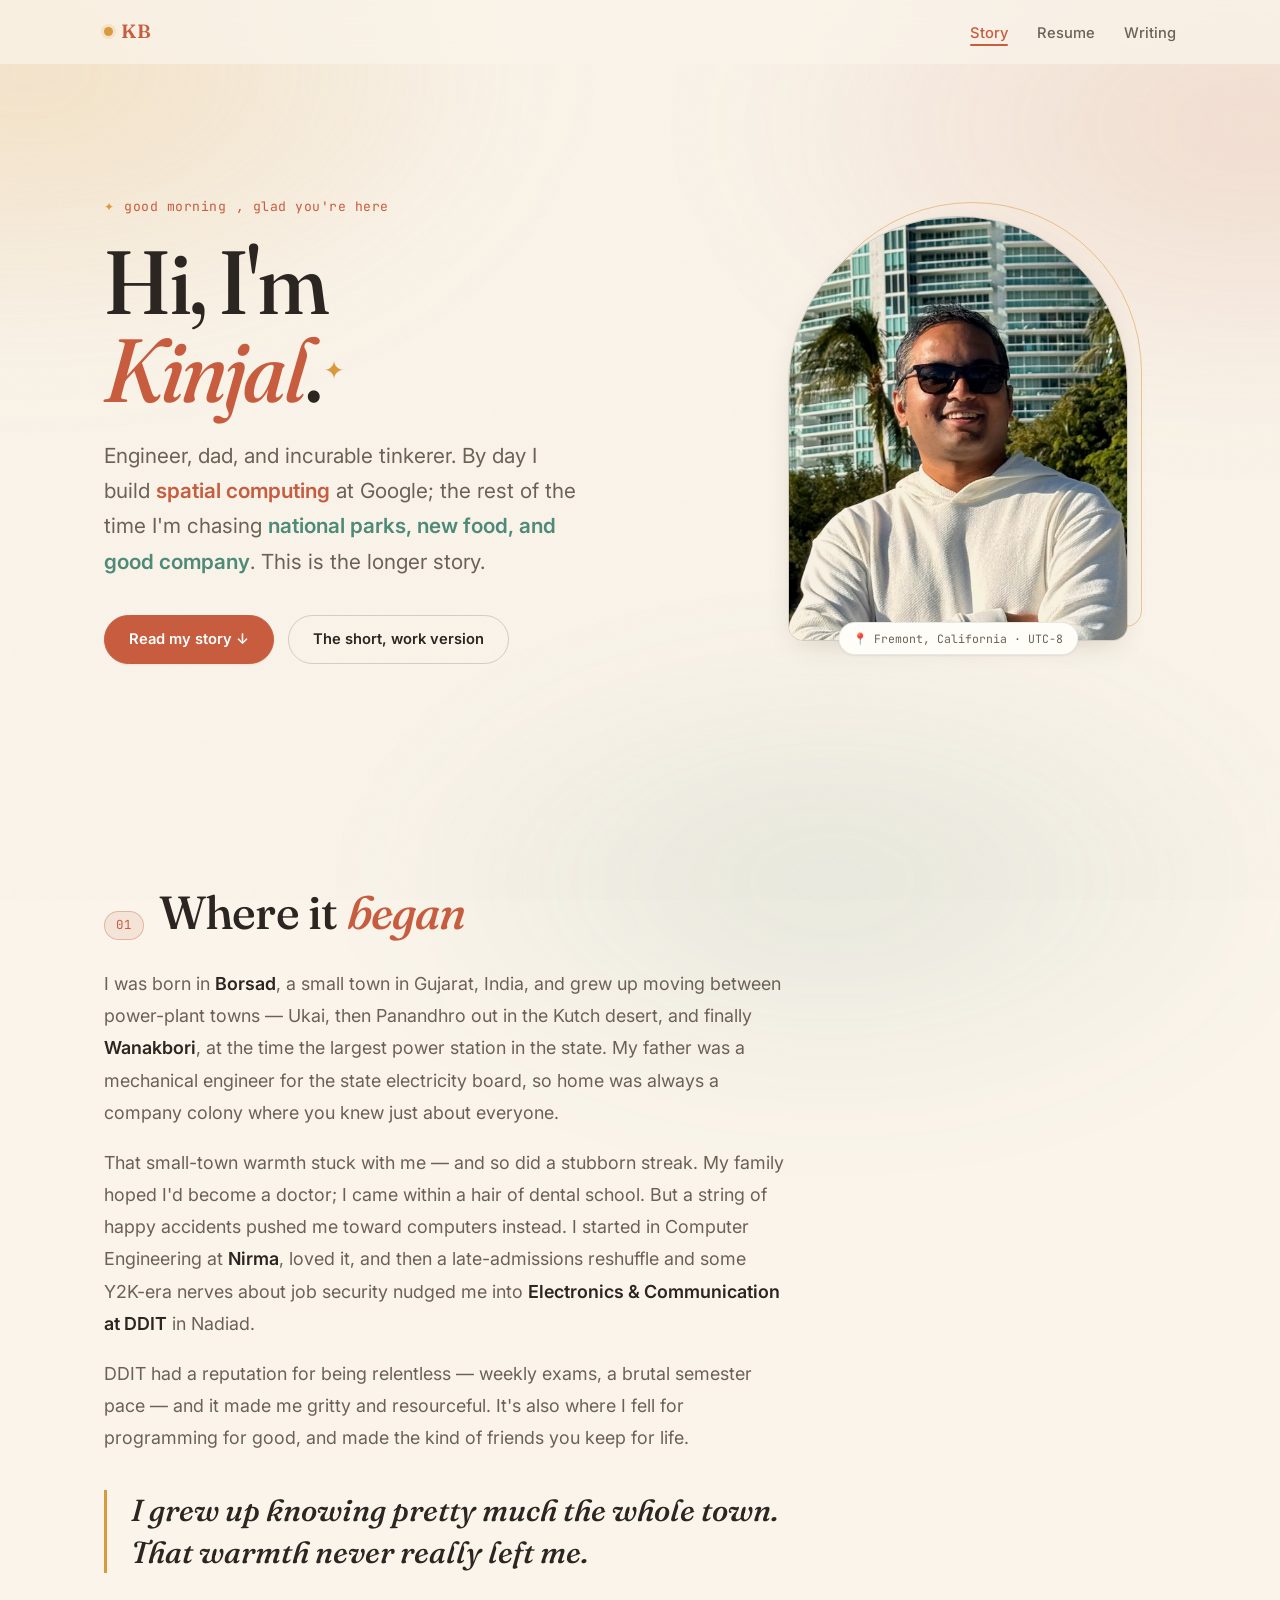
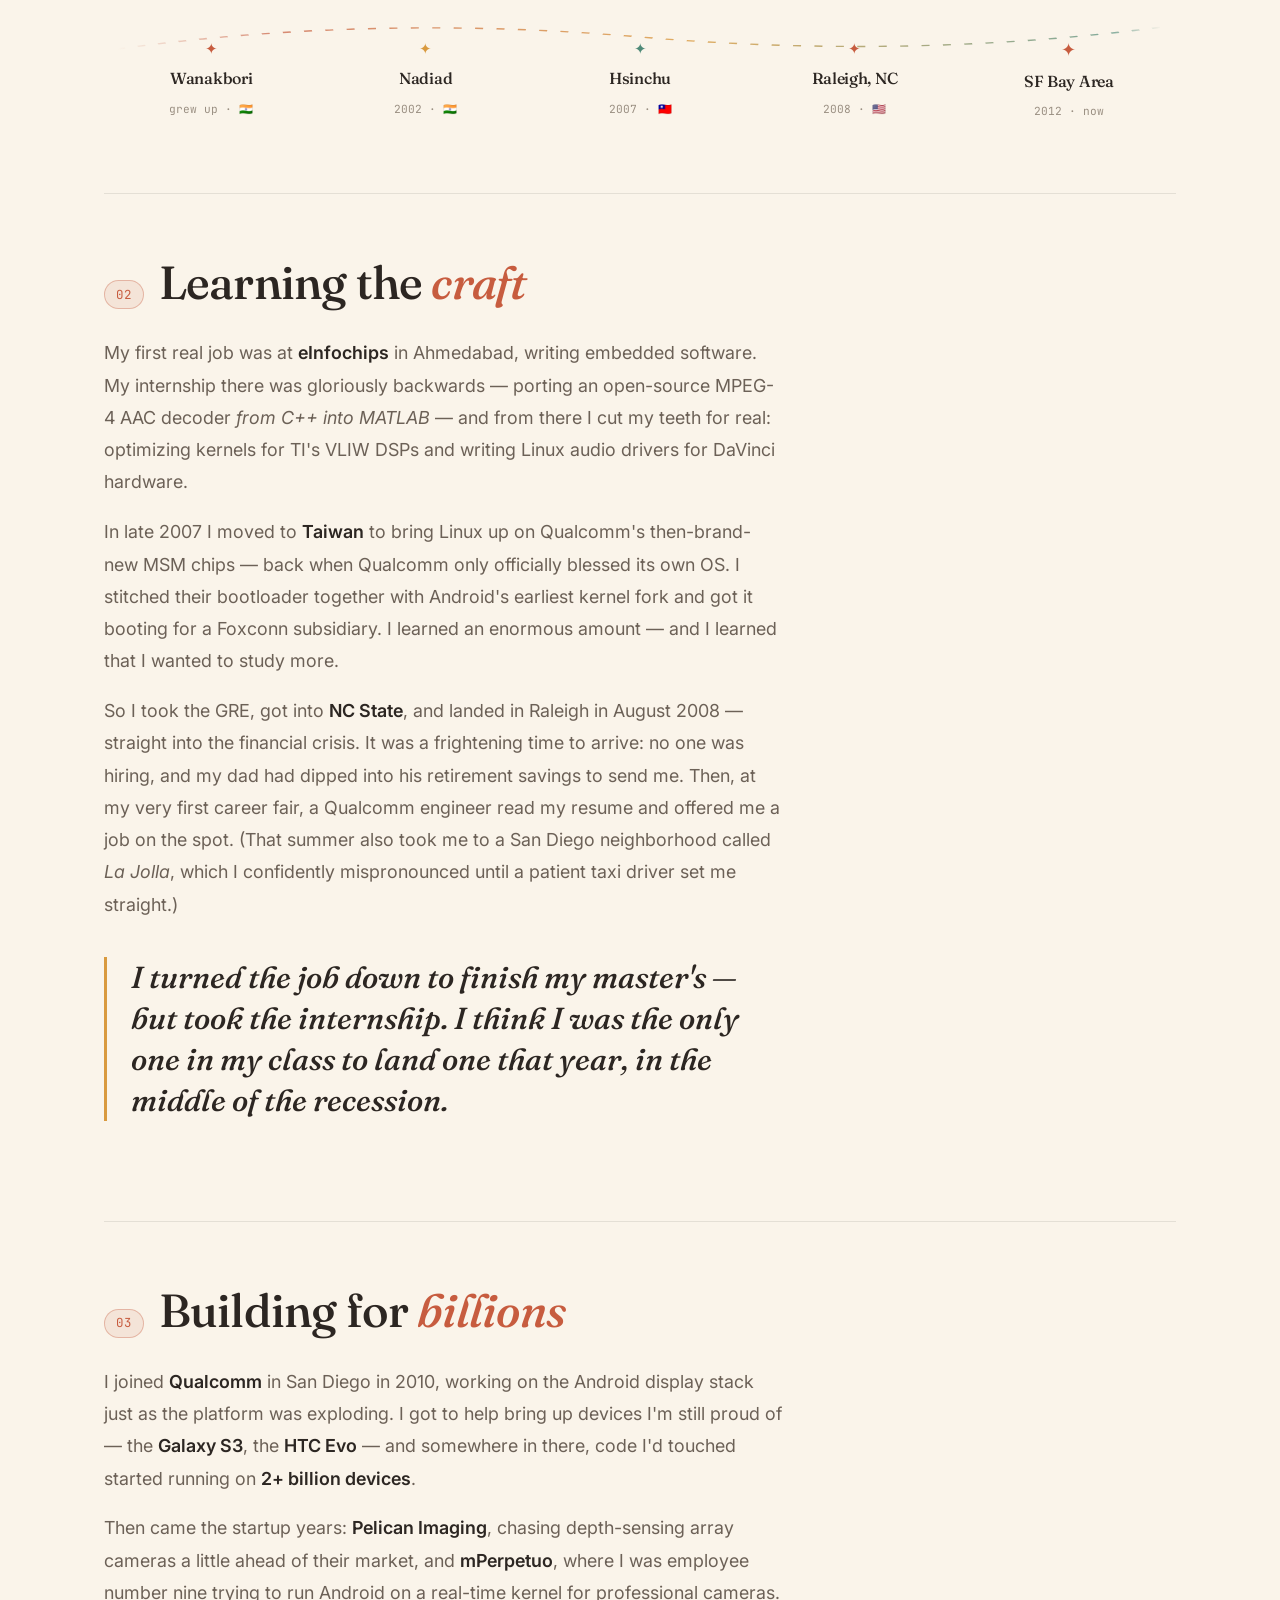
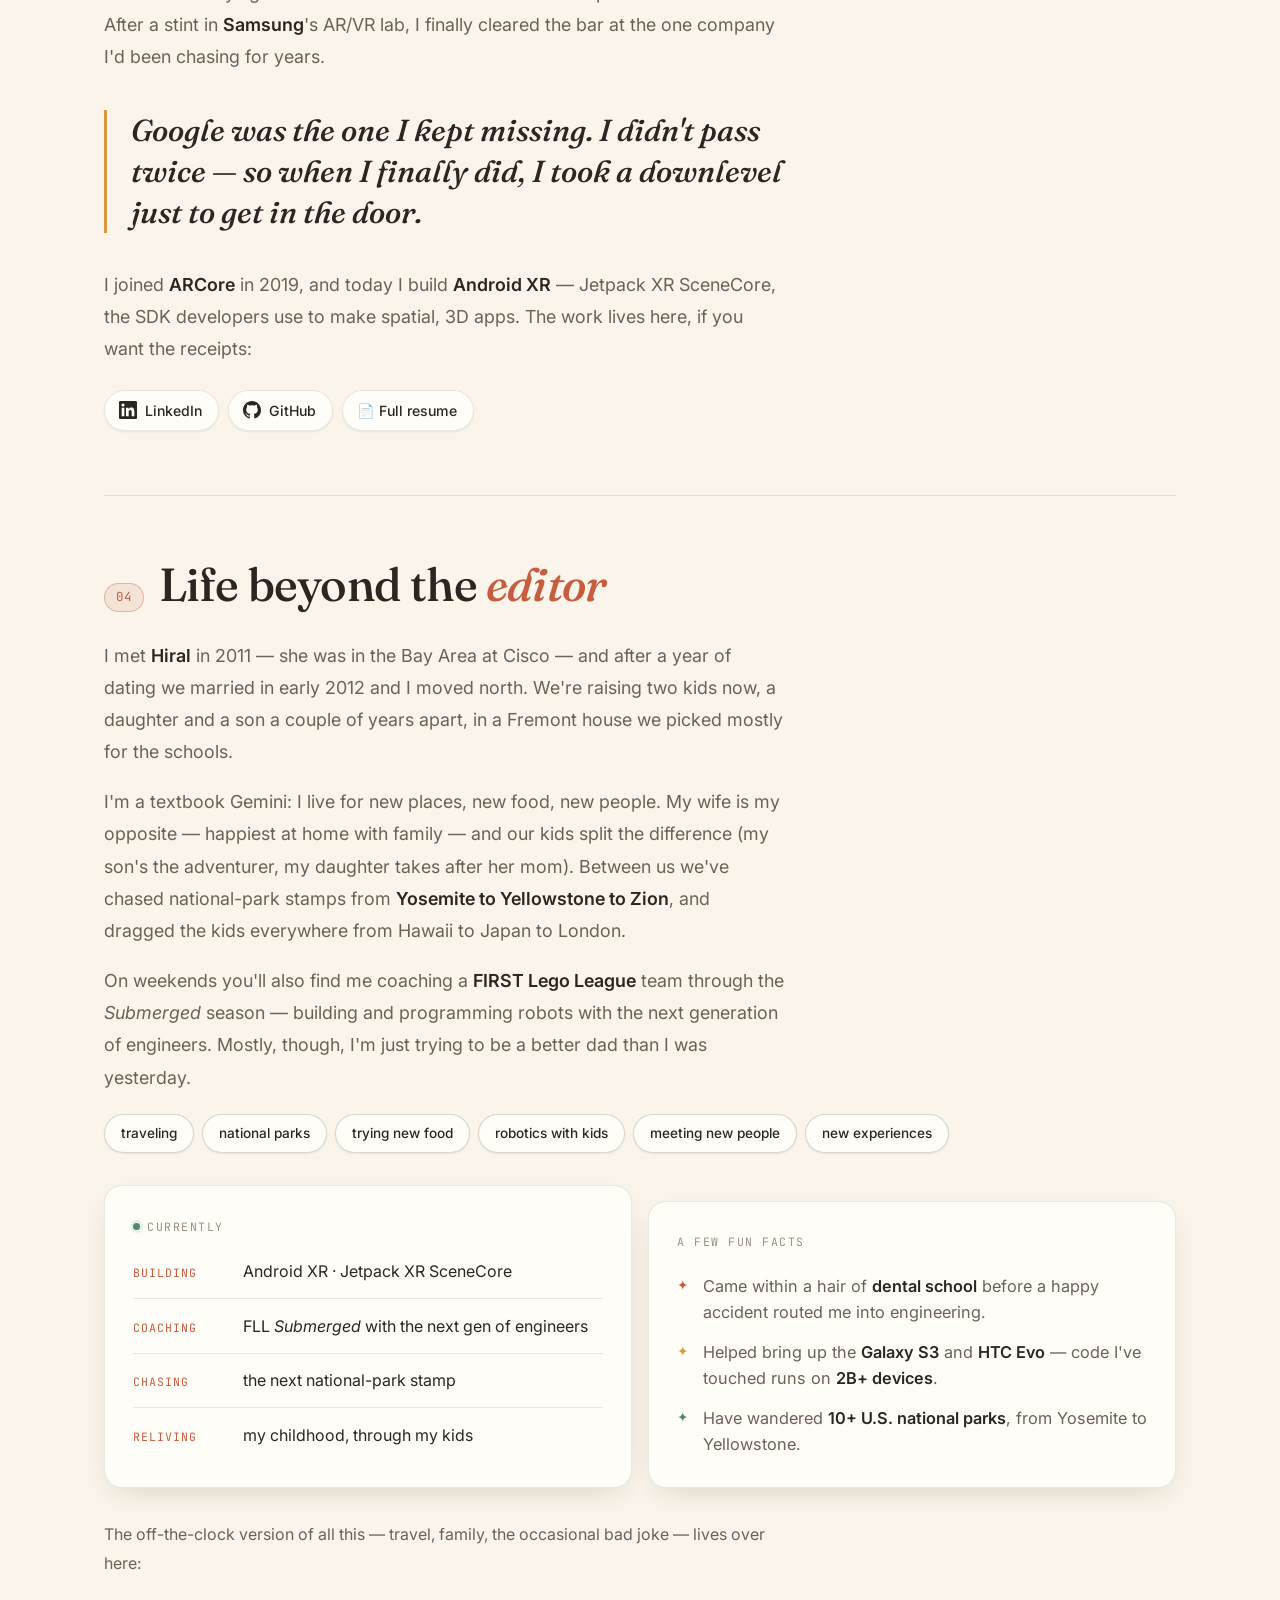
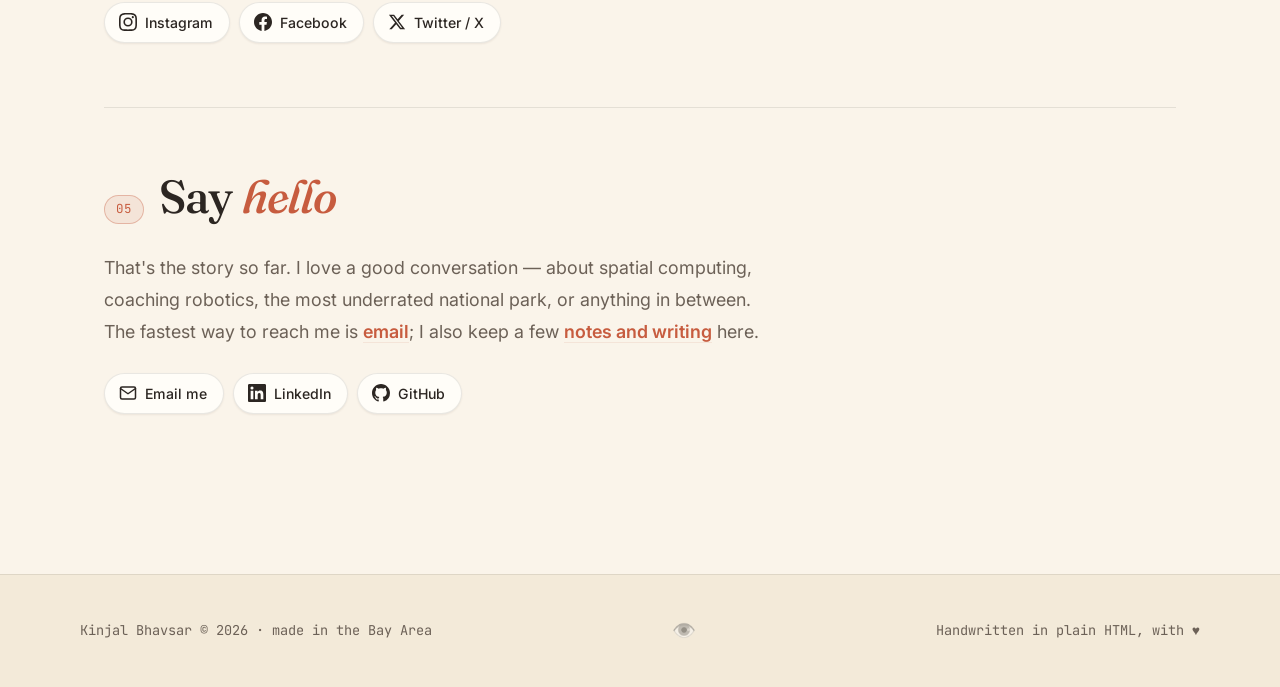
==== commit adf570a6: "Fill the story with Kinjal's real biography Replace placeholder content with the real narrative, dis" ====
--- a/index.html
+++ b/index.html
@@ -4,7 +4,8 @@
   <meta charset="UTF-8" />
   <meta name="viewport" content="width=device-width, initial-scale=1.0" />
   <title>Kinjal Bhavsar — a small corner of the internet</title>
-  <meta name="description" content="Kinjal Bhavsar — engineer, tinkerer, and mentor. From Nadiad to the Bay Area, building spatial computing at Google by day and robots with the kids he coaches on weekends. My story, in a few chapters." />
+  <meta name="description" content="Kinjal Bhavsar — engineer, dad, and incurable tinkerer. From small-town Gujarat to the Bay Area: building spatial computing at Google, coaching robotics with kids, and chasing national parks. My story, in a few chapters." />
+  <link rel="canonical" href="https://kinjalbhavsar.com/" />
   <link rel="preconnect" href="https://fonts.googleapis.com" />
   <link rel="preconnect" href="https://fonts.gstatic.com" crossorigin />
   <link href="https://fonts.googleapis.com/css2?family=Fraunces:ital,opsz,wght@0,9..144,400;0,9..144,500;0,9..144,600;1,9..144,400;1,9..144,500&family=Inter:wght@300;400;500;600;700;800&family=JetBrains+Mono:wght@400;500;700&display=swap" rel="stylesheet" />
@@ -22,10 +23,9 @@
         <p class="hero-eyebrow"><span class="hero-star">✦</span> <span id="greeting">hello</span>, glad you're here</p>
         <h1 class="hero-name">Hi, I'm<br/><span class="accent">Kinjal</span>.<span class="hero-mark">✦</span></h1>
         <p class="hero-title">
-          Engineer, tinkerer, and mentor. I build <span class="accent">spatial computing</span> at Google —
-          and on weekends I build <span class="accent-2">robots with kids</span>.
+          Engineer, dad, and incurable tinkerer. By day I build <span class="accent">spatial computing</span>
+          at Google; the rest of the time I'm chasing <span class="accent-2">national parks, new food, and good company</span>.
           This is the longer story.
-          <!-- TODO: if you'd like "dad" in here, this hero line is the place to add it — left it as "mentor" since that's what the resume supports. -->
         </p>
         <div class="hero-cta">
           <a href="#roots" class="btn btn-primary">Read my story ↓</a>
@@ -34,7 +34,7 @@
       </div>
       <figure class="hero-portrait">
         <img src="assets/kinjal.jpg" alt="Kinjal Bhavsar" />
-        <figcaption class="portrait-tag">📍 SF Bay Area · UTC−8</figcaption>
+        <figcaption class="portrait-tag">📍 Fremont, California · UTC−8</figcaption>
       </figure>
     </section>
 
@@ -47,65 +47,107 @@
           <h2 class="chapter-title">Where it <span class="accent">began</span></h2>
         </div>
 
-        <div class="chapter-split">
-          <div class="prose">
-            <p>
-              I grew up in <strong>Nadiad</strong>, a small city in Gujarat, India — the kind of place where
-              curiosity about how things worked usually meant taking them apart and hoping to get them back together.
-            </p>
-            <p>
-              That curiosity turned into a career that kept pulling me across the map: from Gujarat to a chip-design
-              town in Taiwan, to grad school in North Carolina, and finally to the hills of the Bay Area, where I've
-              been ever since. <!-- TODO: confirm/replace these journey details with the real story -->
-            </p>
-            <p>
-              Three continents, a lot of late-night debugging, and one constant — I still get a kick out of figuring
-              out how things work.
-            </p>
-          </div>
-          <figure class="photo chapter-media photo-ph" aria-label="Photo placeholder">
-            <span class="ph-icon">🏡</span>
-            <span class="ph-note">[ drop a photo here — home, family, or a younger you in Nadiad ]</span>
-          </figure>
-        </div>
-
-        <!-- TODO: correct these stops/years if the journey doesn't match -->
+        <div class="prose">
+          <p>
+            I was born in <strong>Borsad</strong>, a small town in Gujarat, India, and grew up moving between
+            power-plant towns — Ukai, then Panandhro out in the Kutch desert, and finally <strong>Wanakbori</strong>,
+            at the time the largest power station in the state. My father was a mechanical engineer for the state
+            electricity board, so home was always a company colony where you knew just about everyone.
+          </p>
+          <p>
+            That small-town warmth stuck with me — and so did a stubborn streak. My family hoped I'd become a doctor;
+            I came within a hair of dental school. But a string of happy accidents pushed me toward computers instead.
+            I started in Computer Engineering at <strong>Nirma</strong>, loved it, and then a late-admissions reshuffle
+            and some Y2K-era nerves about job security nudged me into <strong>Electronics &amp; Communication at DDIT</strong>
+            in Nadiad.
+          </p>
+          <p>
+            DDIT had a reputation for being relentless — weekly exams, a brutal semester pace — and it made me gritty
+            and resourceful. It's also where I fell for programming for good, and made the kind of friends you keep
+            for life.
+          </p>
+        </div>
+
+        <blockquote class="pull">
+          I grew up knowing pretty much the whole town. That warmth never really left me.
+        </blockquote>
+
         <div class="journey-track">
+          <div class="journey-stop"><span class="pin">✦</span><span class="city">Wanakbori</span><span class="year">grew up · 🇮🇳</span></div>
           <div class="journey-stop"><span class="pin">✦</span><span class="city">Nadiad</span><span class="year">2002 · 🇮🇳</span></div>
           <div class="journey-stop"><span class="pin">✦</span><span class="city">Hsinchu</span><span class="year">2007 · 🇹🇼</span></div>
           <div class="journey-stop"><span class="pin">✦</span><span class="city">Raleigh, NC</span><span class="year">2008 · 🇺🇸</span></div>
-          <div class="journey-stop"><span class="pin">✦</span><span class="city">SF Bay Area</span><span class="year">2010 · now</span></div>
-        </div>
-      </section>
-
-      <!-- ====================== 02 · THE WORK ====================== -->
+          <div class="journey-stop"><span class="pin">✦</span><span class="city">SF Bay Area</span><span class="year">2012 · now</span></div>
+        </div>
+      </section>
+
+      <!-- ====================== 02 · LEARNING THE CRAFT ====================== -->
+      <section class="chapter" id="craft">
+        <div class="chapter-head">
+          <span class="chapter-num">02</span>
+          <h2 class="chapter-title">Learning the <span class="accent">craft</span></h2>
+        </div>
+
+        <div class="prose">
+          <p>
+            My first real job was at <strong>eInfochips</strong> in Ahmedabad, writing embedded software. My internship
+            there was gloriously backwards — porting an open-source MPEG-4 AAC decoder <em>from C++ into MATLAB</em> —
+            and from there I cut my teeth for real: optimizing kernels for TI's VLIW DSPs and writing Linux audio
+            drivers for DaVinci hardware.
+          </p>
+          <p>
+            In late 2007 I moved to <strong>Taiwan</strong> to bring Linux up on Qualcomm's then-brand-new MSM chips —
+            back when Qualcomm only officially blessed its own OS. I stitched their bootloader together with Android's
+            earliest kernel fork and got it booting for a Foxconn subsidiary. I learned an enormous amount — and I
+            learned that I wanted to study more.
+          </p>
+          <p>
+            So I took the GRE, got into <strong>NC State</strong>, and landed in Raleigh in August 2008 — straight into
+            the financial crisis. It was a frightening time to arrive: no one was hiring, and my dad had dipped into his
+            retirement savings to send me. Then, at my very first career fair, a Qualcomm engineer read my resume and
+            offered me a job on the spot. (That summer also took me to a San Diego neighborhood called <em>La Jolla</em>,
+            which I confidently mispronounced until a patient taxi driver set me straight.)
+          </p>
+        </div>
+
+        <blockquote class="pull">
+          I turned the job down to finish my master's — but took the internship. I think I was the only one in my
+          class to land one that year, in the middle of the recession.
+        </blockquote>
+      </section>
+
+      <!-- ====================== 03 · THE WORK ====================== -->
       <section class="chapter" id="work">
         <div class="chapter-head">
-          <span class="chapter-num">02</span>
-          <h2 class="chapter-title">What I build <span class="accent">now</span></h2>
-        </div>
-
-        <div class="chapter-split flip">
-          <figure class="photo chapter-media photo-ph" aria-label="Photo placeholder">
-            <span class="ph-icon">🥽</span>
-            <span class="ph-note">[ optional: a workspace, headset, or "at the office" photo ]</span>
-          </figure>
-          <div class="prose">
-            <p>
-              These days I'm a software engineer at <strong>Google</strong>, working on <strong>Android XR</strong> —
-              specifically <strong>Jetpack XR SceneCore</strong>, the developer SDK people use to build spatial,
-              3D apps.
-            </p>
-            <p>
-              Before that I spent years on <strong>ARCore</strong>, and before <em>that</em> on camera systems, Linux
-              kernels, and the kind of embedded firmware that quietly runs underneath everything. Somewhere along the
-              way, code I worked on ended up running on <strong>2+ billion devices</strong> — still a strange and
-              wonderful thing to type out.
-            </p>
-            <p>
-              The work lives in two places, if you want the receipts:
-            </p>
-          </div>
+          <span class="chapter-num">03</span>
+          <h2 class="chapter-title">Building for <span class="accent">billions</span></h2>
+        </div>
+
+        <div class="prose">
+          <p>
+            I joined <strong>Qualcomm</strong> in San Diego in 2010, working on the Android display stack just as the
+            platform was exploding. I got to help bring up devices I'm still proud of — the <strong>Galaxy S3</strong>,
+            the <strong>HTC Evo</strong> — and somewhere in there, code I'd touched started running on
+            <strong>2+ billion devices</strong>.
+          </p>
+          <p>
+            Then came the startup years: <strong>Pelican Imaging</strong>, chasing depth-sensing array cameras a little
+            ahead of their market, and <strong>mPerpetuo</strong>, where I was employee number nine trying to run
+            Android on a real-time kernel for professional cameras. After a stint in <strong>Samsung</strong>'s AR/VR
+            lab, I finally cleared the bar at the one company I'd been chasing for years.
+          </p>
+        </div>
+
+        <blockquote class="pull">
+          Google was the one I kept missing. I didn't pass twice — so when I finally did, I took a downlevel just to
+          get in the door.
+        </blockquote>
+
+        <div class="prose">
+          <p>
+            I joined <strong>ARCore</strong> in 2019, and today I build <strong>Android XR</strong> — Jetpack XR
+            SceneCore, the SDK developers use to make spatial, 3D apps. The work lives here, if you want the receipts:
+          </p>
         </div>
 
         <div class="link-cluster">
@@ -121,47 +163,6 @@
         </div>
       </section>
 
-      <!-- ====================== 03 · TINKERING ====================== -->
-      <section class="chapter" id="tinkering">
-        <div class="chapter-head">
-          <span class="chapter-num">03</span>
-          <h2 class="chapter-title">Things I <span class="accent">make</span> on the side</h2>
-        </div>
-
-        <p class="prose">
-          The job pays the bills, but the tinkering keeps me honest. My favorite recent project isn't shipped to
-          billions of anyone — it's coaching a <strong>FIRST Lego League</strong> team through the <em>Submerged</em>
-          season, building and programming Lego Mindstorms robots with the next generation of engineers.
-        </p>
-
-        <blockquote class="pull">
-          "The best part of building for billions is teaching one kid that they can build, too."
-          <!-- TODO: swap for a real line you'd actually say, or remove -->
-        </blockquote>
-
-        <div class="cards-2">
-          <div class="note-card">
-            <span class="note-label">tinkering with</span>
-            <p class="prose" style="font-size:1rem;">
-              FLL <em>Submerged</em> — Lego Mindstorms, robotics, and a lot of "okay, why did it turn left there?"
-            </p>
-            <div class="link-cluster" style="margin-top:1rem;">
-              <a class="link-pill is-work" href="https://github.com/kinjalbhavsar" target="_blank" rel="noopener">
-                <svg viewBox="0 0 24 24" fill="currentColor"><path d="M12 0C5.37 0 0 5.37 0 12c0 5.31 3.435 9.795 8.205 11.385.6.105.825-.255.825-.57 0-.285-.015-1.23-.015-2.235-3.015.555-3.795-.735-4.035-1.41-.135-.345-.72-1.41-1.23-1.695-.42-.225-1.02-.78-.015-.795.945-.015 1.62.87 1.845 1.23 1.08 1.815 2.805 1.305 3.495.99.105-.78.42-1.305.765-1.605-2.67-.3-5.46-1.335-5.46-5.925 0-1.305.465-2.385 1.23-3.225-.12-.3-.54-1.53.12-3.18 0 0 1.005-.315 3.3 1.23.96-.27 1.98-.405 3-.405s2.04.135 3 .405c2.295-1.56 3.3-1.23 3.3-1.23.66 1.65.24 2.88.12 3.18.765.84 1.23 1.905 1.23 3.225 0 4.605-2.805 5.625-5.475 5.925.435.375.81 1.095.81 2.22 0 1.605-.015 2.895-.015 3.3 0 .315.225.69.825.57A12.02 12.02 0 0 0 24 12c0-6.63-5.37-12-12-12z"/></svg>
-                Code on GitHub
-              </a>
-            </div>
-          </div>
-          <div class="note-card">
-            <span class="note-label">also poking at</span>
-            <!-- TODO: replace with a real side project / experiment, or delete this card -->
-            <p class="prose todo" style="font-size:1rem; color:var(--text-dim); font-style:italic;">
-              [ a side project or experiment you're proud of — what is it, and why? ]
-            </p>
-          </div>
-        </div>
-      </section>
-
       <!-- ====================== 04 · LIFE ====================== -->
       <section class="chapter" id="life">
         <div class="chapter-head">
@@ -169,76 +170,73 @@
           <h2 class="chapter-title">Life beyond the <span class="accent">editor</span></h2>
         </div>
 
-        <p class="prose">
-          I'm a weekend hiker, a robotics coach, and a reformed "I'll just fix this one bug before dinner" optimist.
-          <!-- TODO: this is the natural spot to introduce family / personal life — partner, kids, whatever you'd like to share. Left it out for now since the resume didn't mention it; add as much or as little as you're comfortable with. -->
-          When I'm away from a keyboard, you'll usually find me outside, mentoring, or building something that didn't strictly need building.
-        </p>
-
-        <!-- TODO: swap these for your real loves -->
+        <div class="prose">
+          <p>
+            I met <strong>Hiral</strong> in 2011 — she was in the Bay Area at Cisco — and after a year of dating we
+            married in early 2012 and I moved north. We're raising two kids now, a daughter and a son a couple of
+            years apart, in a Fremont house we picked mostly for the schools.
+          </p>
+          <p>
+            I'm a textbook Gemini: I live for new places, new food, new people. My wife is my opposite — happiest at
+            home with family — and our kids split the difference (my son's the adventurer, my daughter takes after her
+            mom). Between us we've chased national-park stamps from <strong>Yosemite to Yellowstone to Zion</strong>,
+            and dragged the kids everywhere from Hawaii to Japan to London.
+          </p>
+          <p>
+            On weekends you'll also find me coaching a <strong>FIRST Lego League</strong> team through the
+            <em>Submerged</em> season — building and programming robots with the next generation of engineers. Mostly,
+            though, I'm just trying to be a better dad than I was yesterday.
+          </p>
+        </div>
+
         <div class="love-chips">
-          <span class="chip">hiking</span>
-          <span class="chip chip-2">games</span>
-          <span class="chip chip-warm">building things</span>
-          <span class="chip">mentoring kids</span>
-          <span class="chip chip-2">travel</span>
-          <span class="chip chip-warm">[ + one more you love ]</span>
-        </div>
-
-        <div class="photo-strip" style="margin-top:2rem;">
-          <figure class="photo photo-ph" aria-label="Photo placeholder">
-            <span class="ph-icon">📷</span>
-            <span class="ph-note">[ a favorite travel / outdoors shot ]</span>
-          </figure>
-          <figure class="photo photo-ph" aria-label="Photo placeholder">
-            <span class="ph-icon">👨‍👩‍👧</span>
-            <span class="ph-note">[ family / weekend life, as much as you want to share ]</span>
-          </figure>
+          <span class="chip">traveling</span>
+          <span class="chip chip-2">national parks</span>
+          <span class="chip chip-warm">trying new food</span>
+          <span class="chip">robotics with kids</span>
+          <span class="chip chip-2">meeting new people</span>
+          <span class="chip chip-warm">new experiences</span>
         </div>
 
         <div class="cards-2" style="margin-top:2rem;">
           <div class="note-card">
             <span class="note-label"><span class="dot dot-live"></span> currently</span>
             <div class="currently-list">
-              <!-- TODO: fill these in; they're a nice, low-effort way to keep the page alive -->
-              <div class="currently-row"><span class="k">reading</span><span class="v todo">[ your current book ]</span></div>
-              <div class="currently-row"><span class="k">learning</span><span class="v todo">[ a topic / framework ]</span></div>
-              <div class="currently-row"><span class="k">playing</span><span class="v todo">[ current game or show ]</span></div>
-              <div class="currently-row"><span class="k">tinkering</span><span class="v">FLL Submerged with the next gen of engineers</span></div>
+              <div class="currently-row"><span class="k">building</span><span class="v">Android XR · Jetpack XR SceneCore</span></div>
+              <div class="currently-row"><span class="k">coaching</span><span class="v">FLL <em>Submerged</em> with the next gen of engineers</span></div>
+              <div class="currently-row"><span class="k">chasing</span><span class="v">the next national-park stamp</span></div>
+              <div class="currently-row"><span class="k">reliving</span><span class="v">my childhood, through my kids</span></div>
             </div>
           </div>
           <div class="note-card">
             <span class="note-label">a few fun facts</span>
-            <!-- TODO: swap for true, surprising tidbits -->
             <ul class="facts-list">
-              <li>Have <strong>lived on 3 continents</strong> — India, Taiwan, USA.</li>
-              <li>Code I shipped <strong>runs on 2+ billion devices</strong>.</li>
-              <li>Went from mentoring kids in <strong>math</strong> to building <strong>robots</strong> with them.</li>
+              <li>Came within a hair of <strong>dental school</strong> before a happy accident routed me into engineering.</li>
+              <li>Helped bring up the <strong>Galaxy S3</strong> and <strong>HTC Evo</strong> — code I've touched runs on <strong>2B+ devices</strong>.</li>
+              <li>Have wandered <strong>10+ U.S. national parks</strong>, from Yosemite to Yellowstone.</li>
             </ul>
           </div>
         </div>
 
         <p class="prose" style="margin-top:2rem; font-size:1rem;">
-          The unfiltered, off-the-clock version of all this lives over here:
+          The off-the-clock version of all this — travel, family, the occasional bad joke — lives over here:
         </p>
         <div class="link-cluster">
-          <!-- TODO: replace each href="#" with your real profile/album URL -->
-          <a class="link-pill is-warm" href="#" target="_blank" rel="noopener" aria-label="Google Photos">
-            <svg viewBox="0 0 24 24" fill="none" stroke="currentColor" stroke-width="2" stroke-linecap="round" stroke-linejoin="round"><rect x="3" y="3" width="18" height="18" rx="2"/><circle cx="8.5" cy="8.5" r="1.5"/><path d="M21 15l-5-5L5 21"/></svg>
-            Google Photos <span class="pill-todo">add link</span>
-          </a>
-          <a class="link-pill is-social" href="#" target="_blank" rel="noopener" aria-label="Instagram">
+          <a class="link-pill is-social" href="https://www.instagram.com/kinjalb/" target="_blank" rel="noopener">
             <svg viewBox="0 0 24 24" fill="currentColor"><path d="M12 2.163c3.204 0 3.584.012 4.85.07 3.252.148 4.771 1.691 4.919 4.919.058 1.265.069 1.645.069 4.849 0 3.205-.012 3.584-.069 4.849-.149 3.225-1.664 4.771-4.919 4.919-1.266.058-1.644.07-4.85.07-3.204 0-3.584-.012-4.849-.07-3.26-.149-4.771-1.699-4.919-4.92-.058-1.265-.07-1.644-.07-4.849 0-3.204.013-3.583.07-4.849.149-3.227 1.664-4.771 4.919-4.919 1.266-.057 1.645-.069 4.849-.069zm0-2.163C8.741 0 8.333.014 7.053.072 2.695.272.273 2.69.073 7.052.014 8.333 0 8.741 0 12c0 3.259.014 3.668.072 4.948.2 4.358 2.618 6.78 6.98 6.98C8.333 23.986 8.741 24 12 24c3.259 0 3.668-.014 4.948-.072 4.354-.2 6.782-2.618 6.979-6.98.059-1.28.073-1.689.073-4.948 0-3.259-.014-3.667-.072-4.947-.196-4.354-2.617-6.78-6.979-6.98C15.668.014 15.259 0 12 0zm0 5.838a6.162 6.162 0 100 12.324 6.162 6.162 0 000-12.324zM12 16a4 4 0 110-8 4 4 0 010 8zm6.406-11.845a1.44 1.44 0 100 2.881 1.44 1.44 0 000-2.881z"/></svg>
-            Instagram <span class="pill-todo">add link</span>
-          </a>
-          <a class="link-pill is-social" href="#" target="_blank" rel="noopener" aria-label="Facebook">
+            Instagram
+          </a>
+          <a class="link-pill is-social" href="https://www.facebook.com/kinjalb/" target="_blank" rel="noopener">
             <svg viewBox="0 0 24 24" fill="currentColor"><path d="M24 12.073c0-6.627-5.373-12-12-12s-12 5.373-12 12c0 5.99 4.388 10.954 10.125 11.854v-8.385H7.078v-3.47h3.047V9.43c0-3.007 1.792-4.669 4.533-4.669 1.312 0 2.686.235 2.686.235v2.953H15.83c-1.491 0-1.956.925-1.956 1.874v2.25h3.328l-.532 3.47h-2.796v8.385C19.612 23.027 24 18.062 24 12.073z"/></svg>
-            Facebook <span class="pill-todo">add link</span>
-          </a>
-          <a class="link-pill is-social" href="#" target="_blank" rel="noopener" aria-label="Twitter / X">
+            Facebook
+          </a>
+          <a class="link-pill is-social" href="https://x.com/kinjalb" target="_blank" rel="noopener">
             <svg viewBox="0 0 24 24" fill="currentColor"><path d="M18.244 2.25h3.308l-7.227 8.26 8.502 11.24H16.17l-5.214-6.817L4.99 21.75H1.68l7.73-8.835L1.254 2.25H8.08l4.713 6.231zm-1.161 17.52h1.833L7.084 4.126H5.117z"/></svg>
-            Twitter / X <span class="pill-todo">add link</span>
-          </a>
+            Twitter / X
+          </a>
+          <!-- Google Photos pill removed — no public album link provided yet.
+               To add it: copy the <a class="link-pill is-warm"> block from an earlier version (the
+               photo-stack icon) and point href at your public shared-album URL. -->
         </div>
       </section>
 
@@ -250,8 +248,8 @@
         </div>
 
         <p class="prose">
-          That's the story so far. I love a good conversation — about spatial computing, coaching tiny engineers,
-          the best trail near Mountain View, or anything in between. The fastest way to reach me is
+          That's the story so far. I love a good conversation — about spatial computing, coaching robotics, the most
+          underrated national park, or anything in between. The fastest way to reach me is
           <a class="inline-link" href="mailto:kinjal.bhavsr@gmail.com">email</a>; I also keep a few
           <a class="inline-link" href="/writing.html">notes and writing</a> here.
         </p>
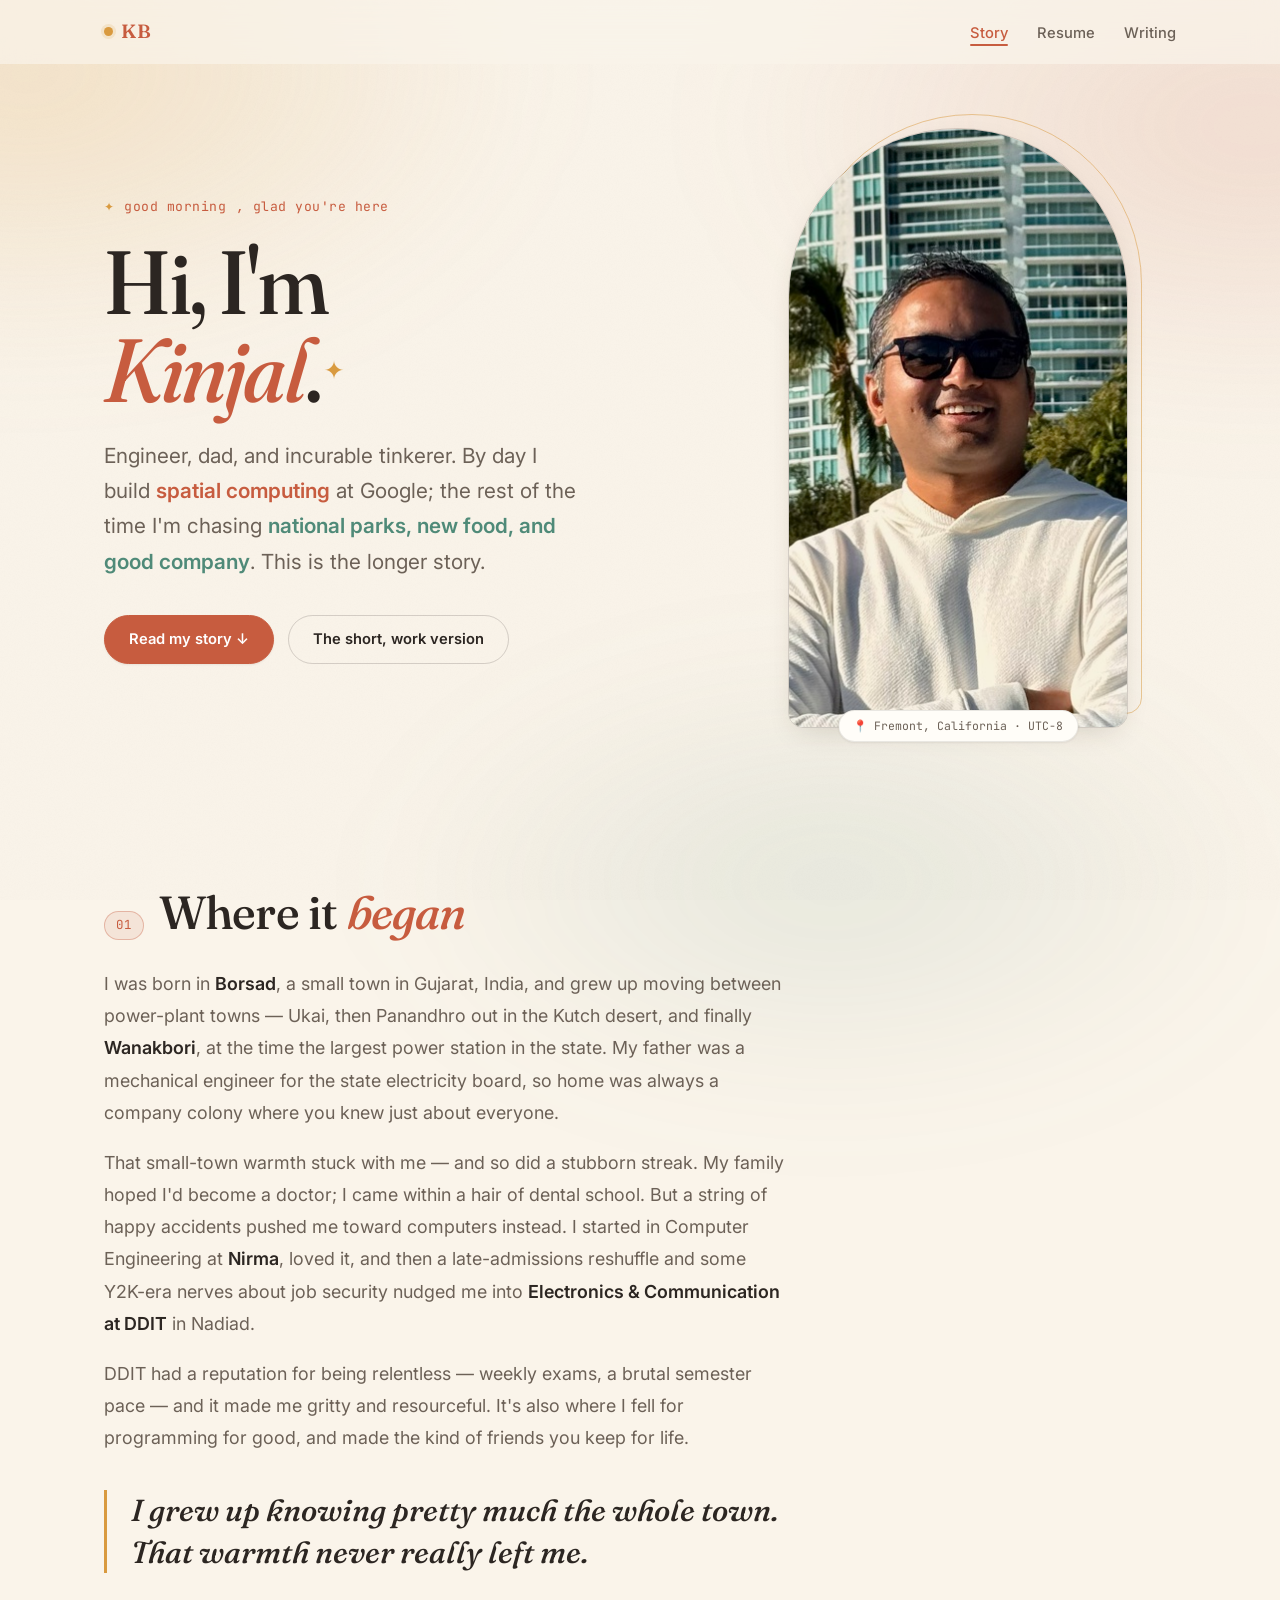
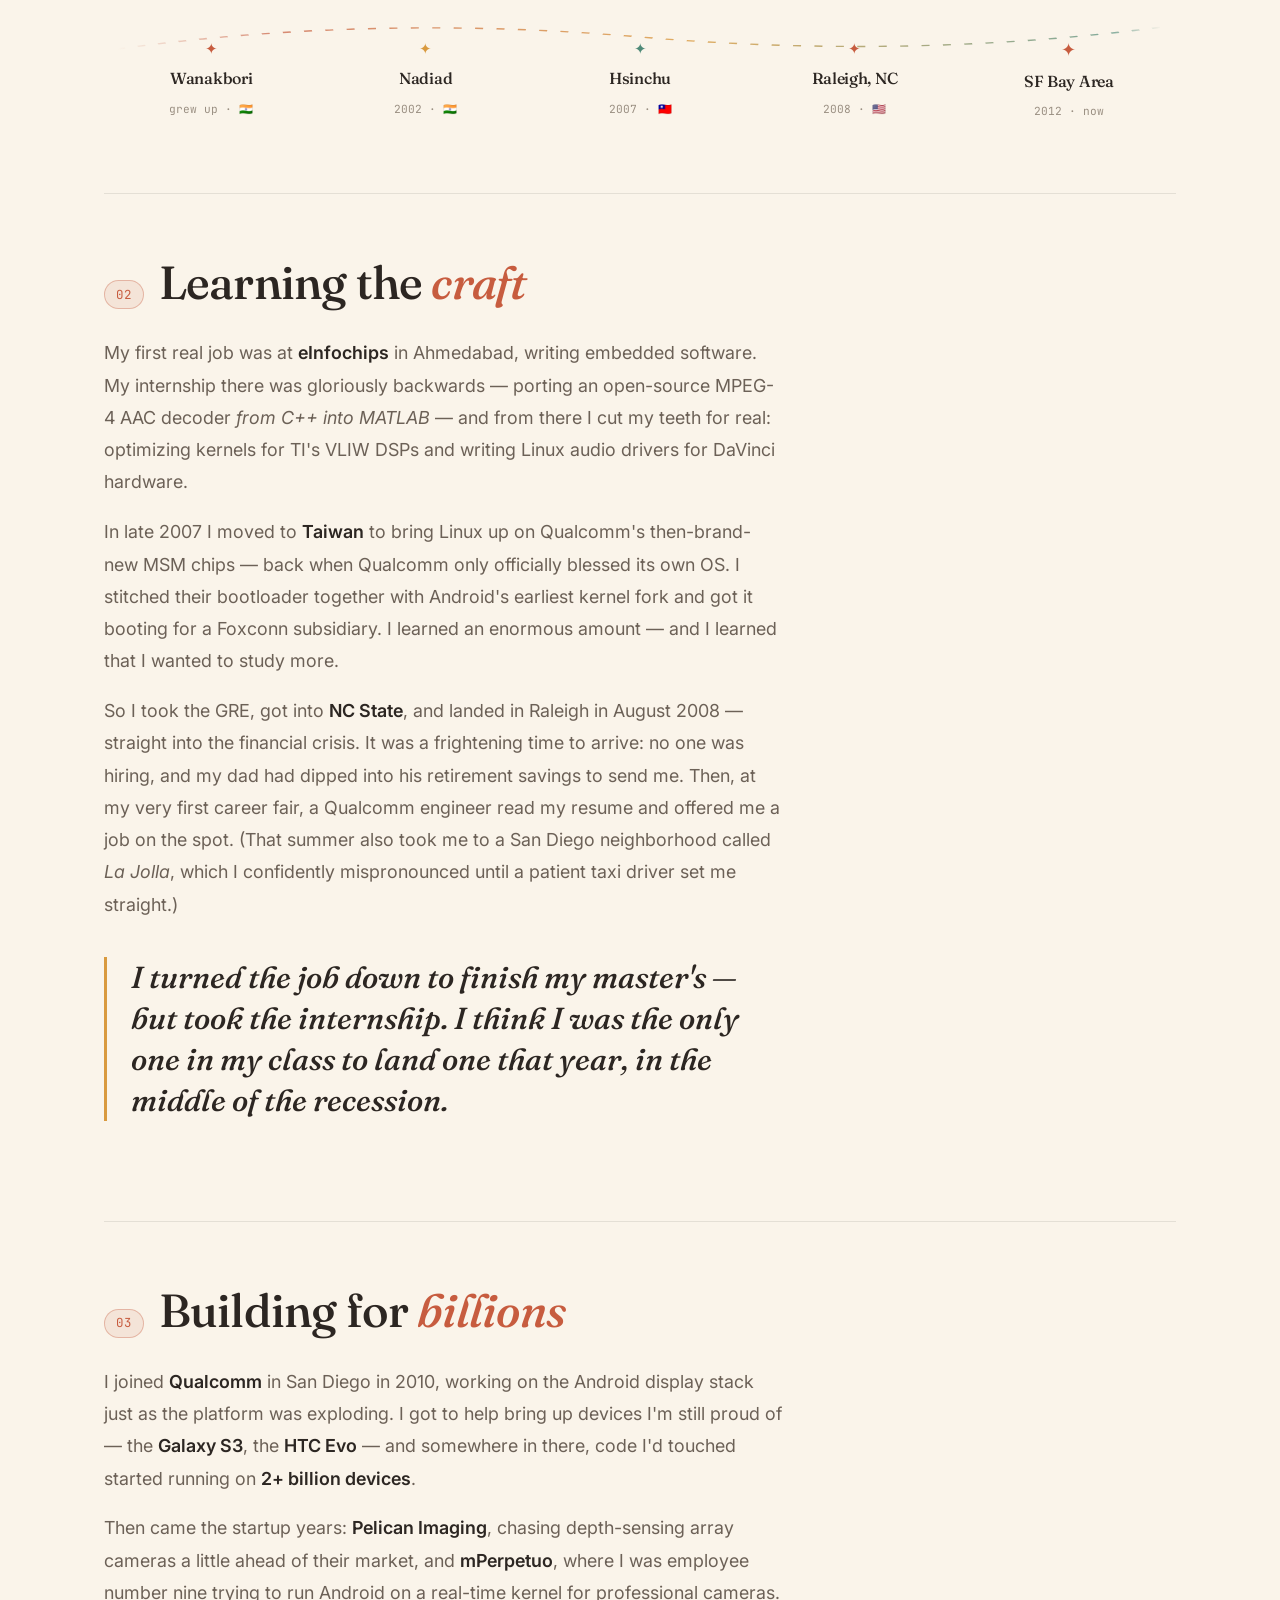
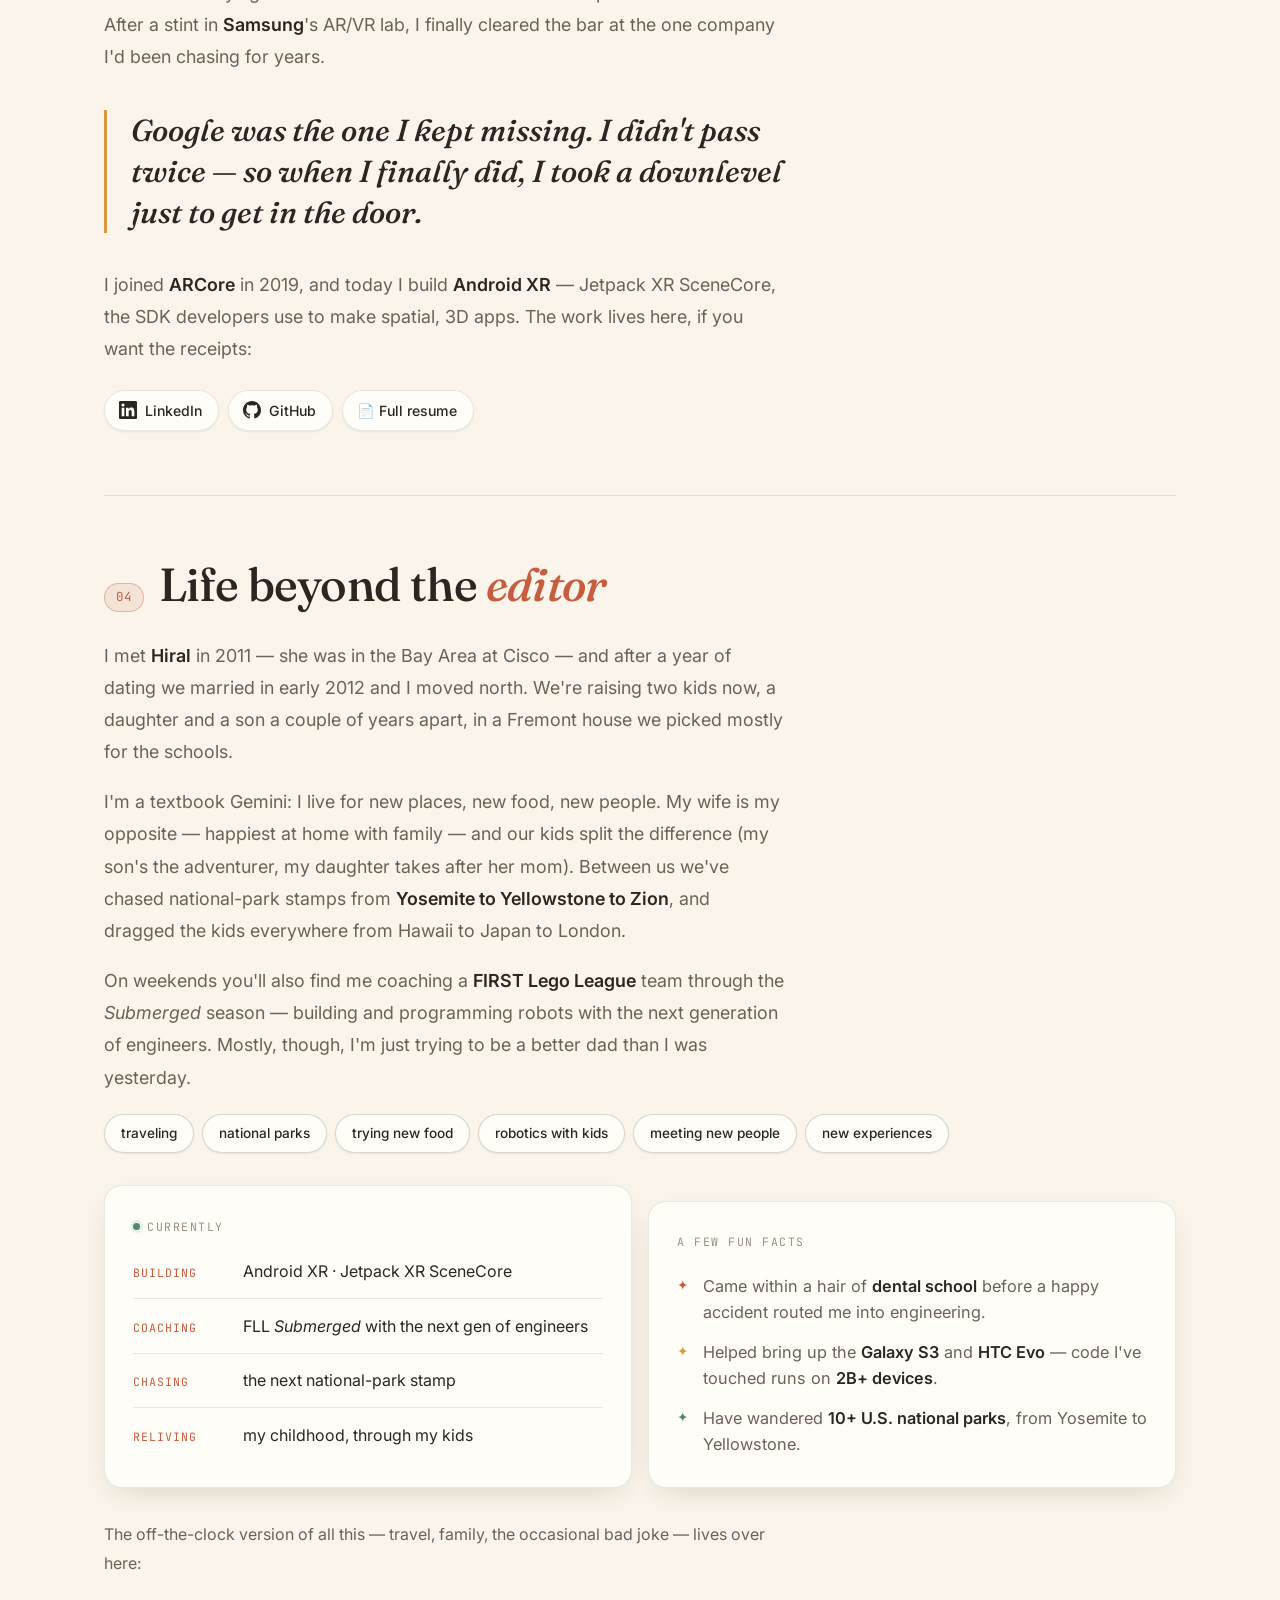
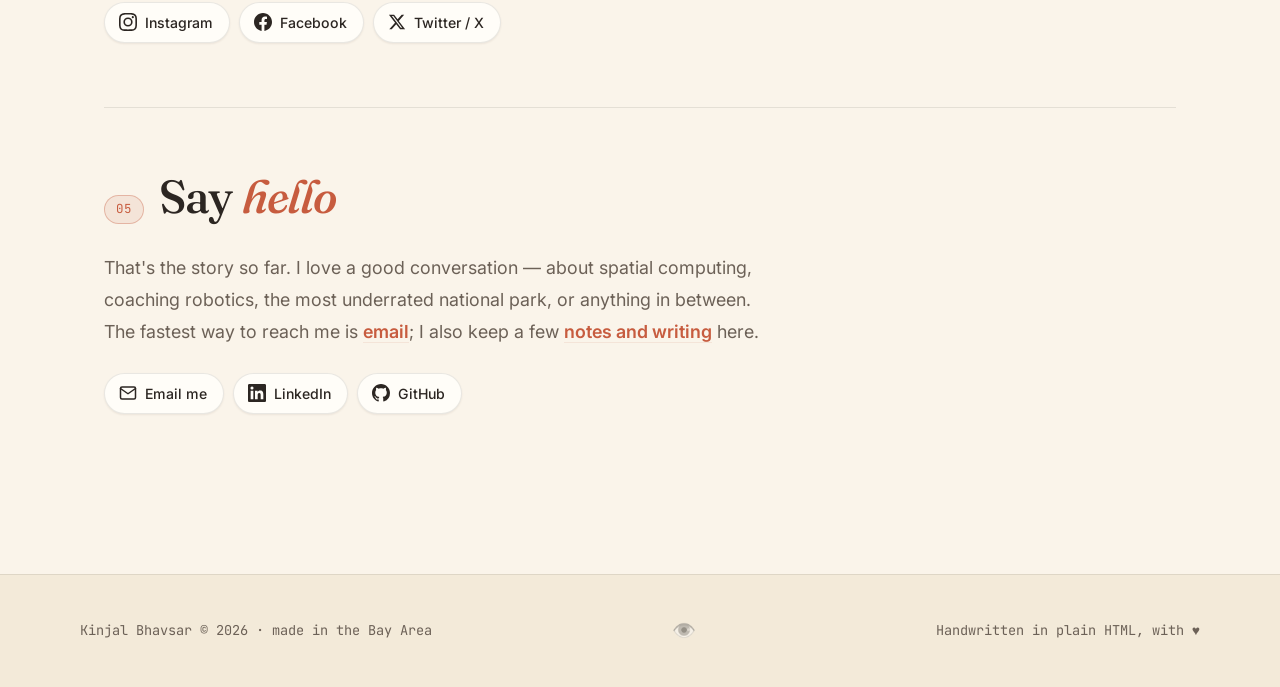
==== commit 04fffbaa: "Add social cards, favicon, structured data, and Cloudflare headers - Open Graph + Twitter Card tags " ====
--- a/index.html
+++ b/index.html
@@ -6,10 +6,50 @@
   <title>Kinjal Bhavsar — a small corner of the internet</title>
   <meta name="description" content="Kinjal Bhavsar — engineer, dad, and incurable tinkerer. From small-town Gujarat to the Bay Area: building spatial computing at Google, coaching robotics with kids, and chasing national parks. My story, in a few chapters." />
   <link rel="canonical" href="https://kinjalbhavsar.com/" />
+
+  <link rel="icon" href="/favicon.svg" type="image/svg+xml" />
+  <meta name="theme-color" content="#faf4ea" />
+
+  <!-- Open Graph / social sharing -->
+  <meta property="og:type" content="website" />
+  <meta property="og:site_name" content="Kinjal Bhavsar" />
+  <meta property="og:title" content="Kinjal Bhavsar — a small corner of the internet" />
+  <meta property="og:description" content="Engineer, dad, and incurable tinkerer. From small-town Gujarat to the Bay Area — building spatial computing at Google. My story, in a few chapters." />
+  <meta property="og:url" content="https://kinjalbhavsar.com/" />
+  <meta property="og:image" content="https://kinjalbhavsar.com/assets/kinjal.jpg" />
+  <meta name="twitter:card" content="summary" />
+  <meta name="twitter:title" content="Kinjal Bhavsar — a small corner of the internet" />
+  <meta name="twitter:description" content="Engineer, dad, and incurable tinkerer. Building spatial computing at Google. My story, in a few chapters." />
+  <meta name="twitter:image" content="https://kinjalbhavsar.com/assets/kinjal.jpg" />
+
   <link rel="preconnect" href="https://fonts.googleapis.com" />
   <link rel="preconnect" href="https://fonts.gstatic.com" crossorigin />
   <link href="https://fonts.googleapis.com/css2?family=Fraunces:ital,opsz,wght@0,9..144,400;0,9..144,500;0,9..144,600;1,9..144,400;1,9..144,500&family=Inter:wght@300;400;500;600;700;800&family=JetBrains+Mono:wght@400;500;700&display=swap" rel="stylesheet" />
   <link rel="stylesheet" href="css/styles.css" />
+
+  <script type="application/ld+json">
+  {
+    "@context": "https://schema.org",
+    "@type": "Person",
+    "name": "Kinjal Bhavsar",
+    "url": "https://kinjalbhavsar.com/",
+    "image": "https://kinjalbhavsar.com/assets/kinjal.jpg",
+    "jobTitle": "Software Engineer",
+    "worksFor": { "@type": "Organization", "name": "Google" },
+    "homeLocation": { "@type": "Place", "name": "Fremont, California" },
+    "knowsAbout": ["Spatial Computing", "Android XR", "Augmented Reality", "Kotlin", "Embedded Systems"],
+    "alumniOf": [
+      { "@type": "CollegeOrUniversity", "name": "North Carolina State University" },
+      { "@type": "CollegeOrUniversity", "name": "Dharmsinh Desai Institute of Technology" }
+    ],
+    "sameAs": [
+      "https://www.linkedin.com/in/kinjalb",
+      "https://github.com/kinjalbhavsar",
+      "https://x.com/kinjalb",
+      "https://www.instagram.com/kinjalb/"
+    ]
+  }
+  </script>
 </head>
 <body data-bio>
 
@@ -33,7 +73,7 @@
         </div>
       </div>
       <figure class="hero-portrait">
-        <img src="assets/kinjal.jpg" alt="Kinjal Bhavsar" />
+        <img src="assets/kinjal.jpg" alt="Portrait of Kinjal Bhavsar" width="600" height="600" fetchpriority="high" decoding="async" />
         <figcaption class="portrait-tag">📍 Fremont, California · UTC−8</figcaption>
       </figure>
     </section>
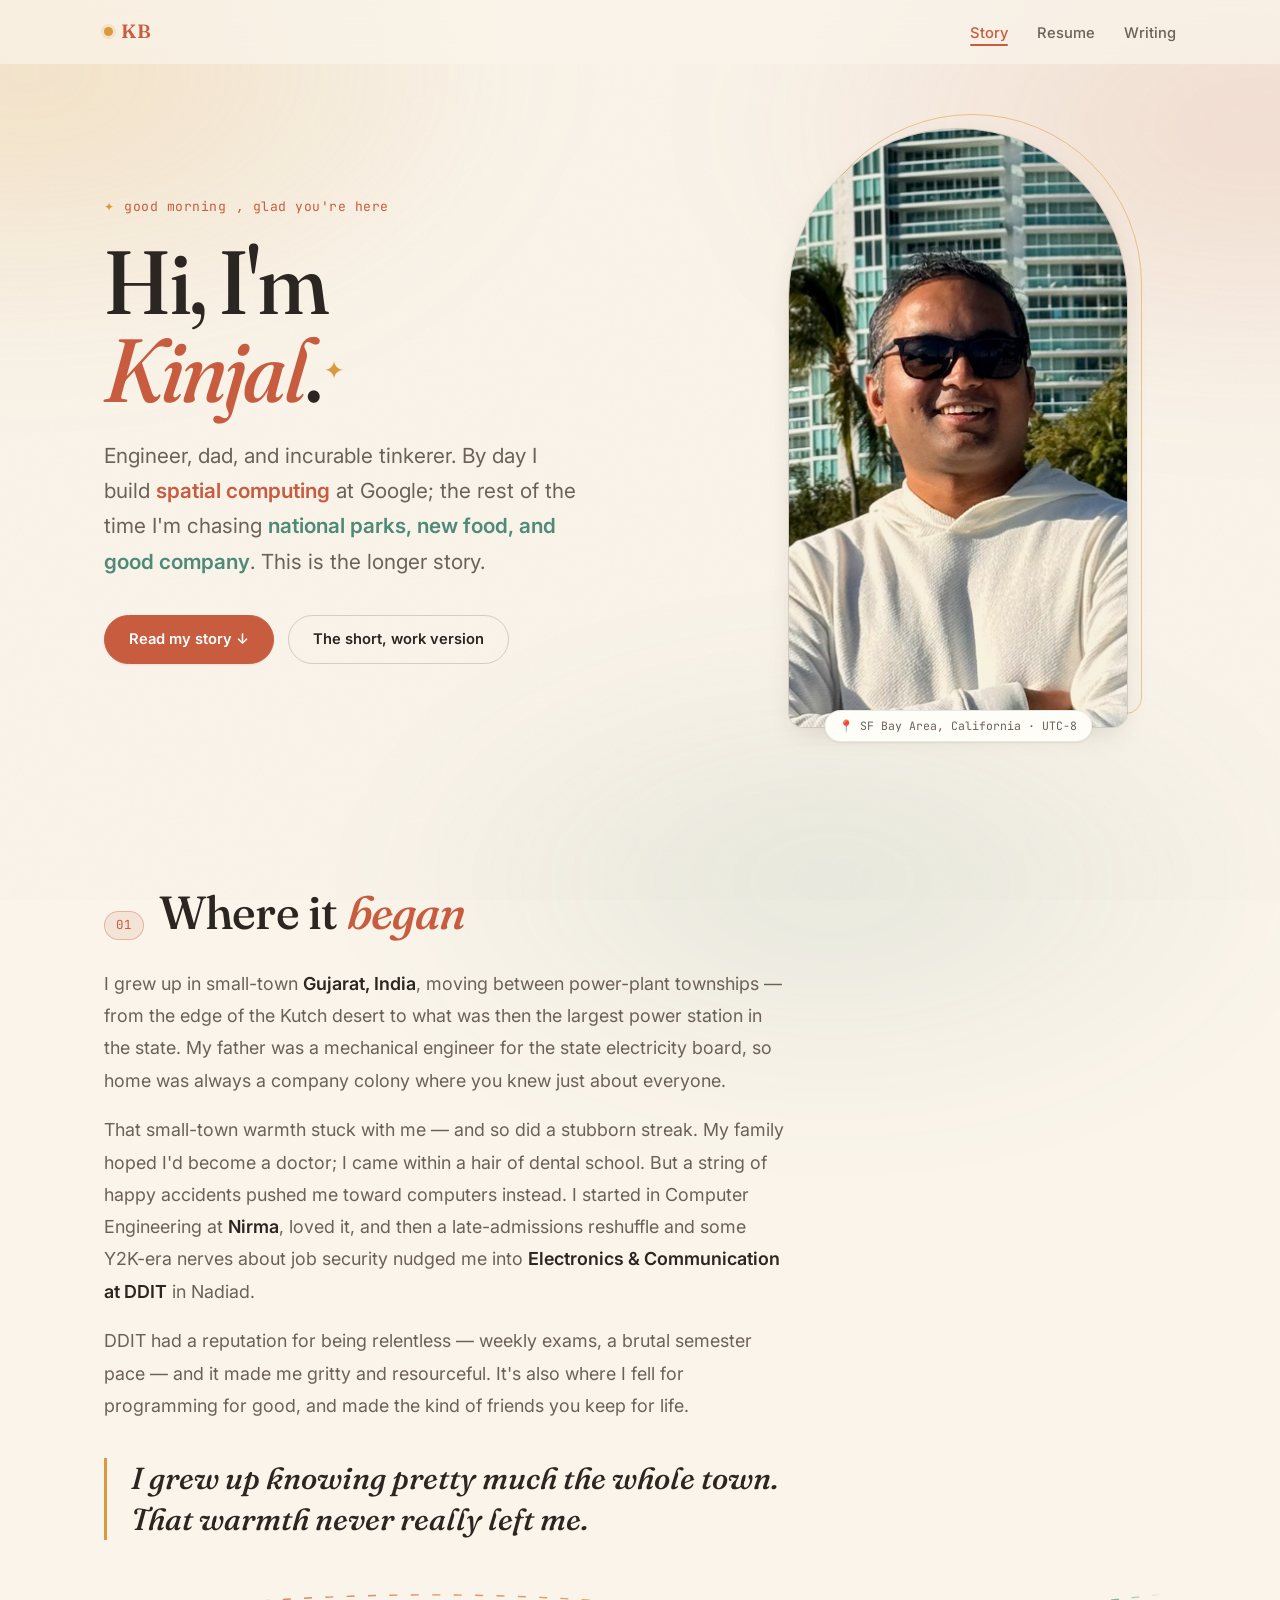
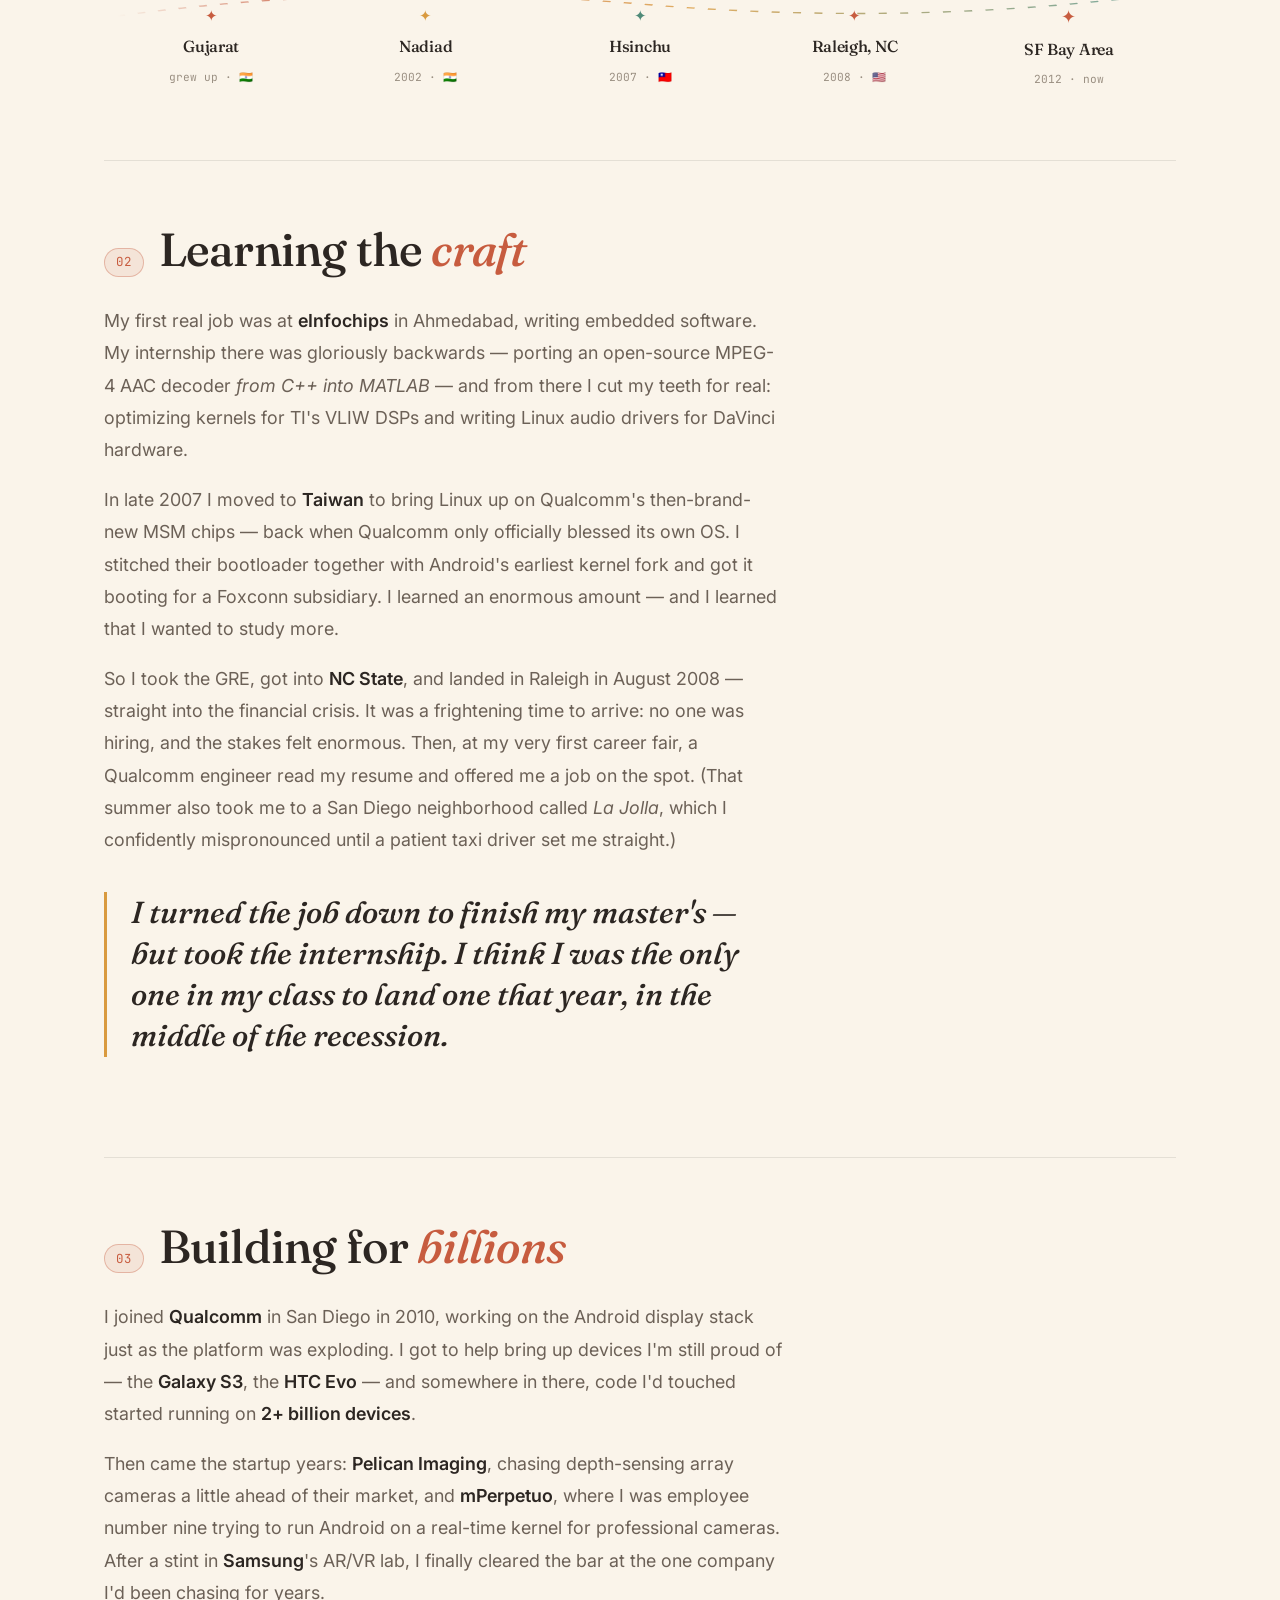
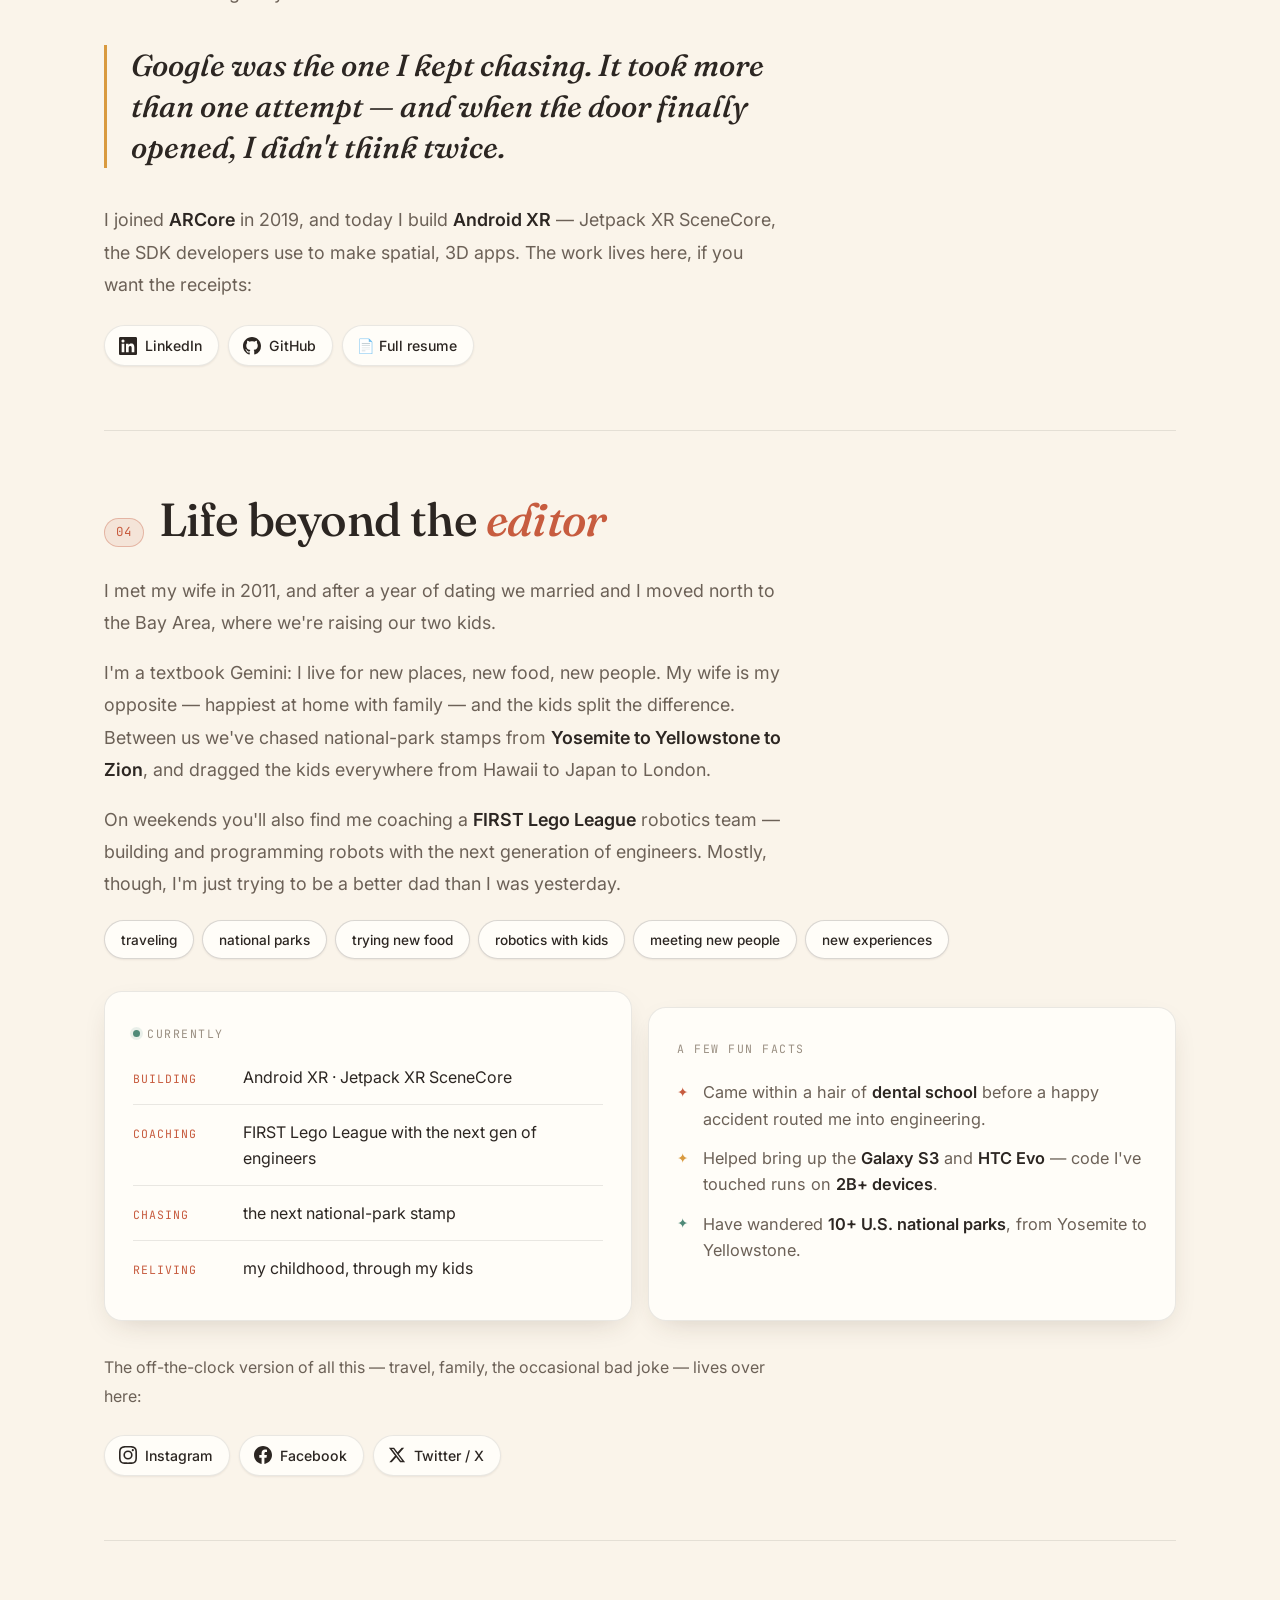
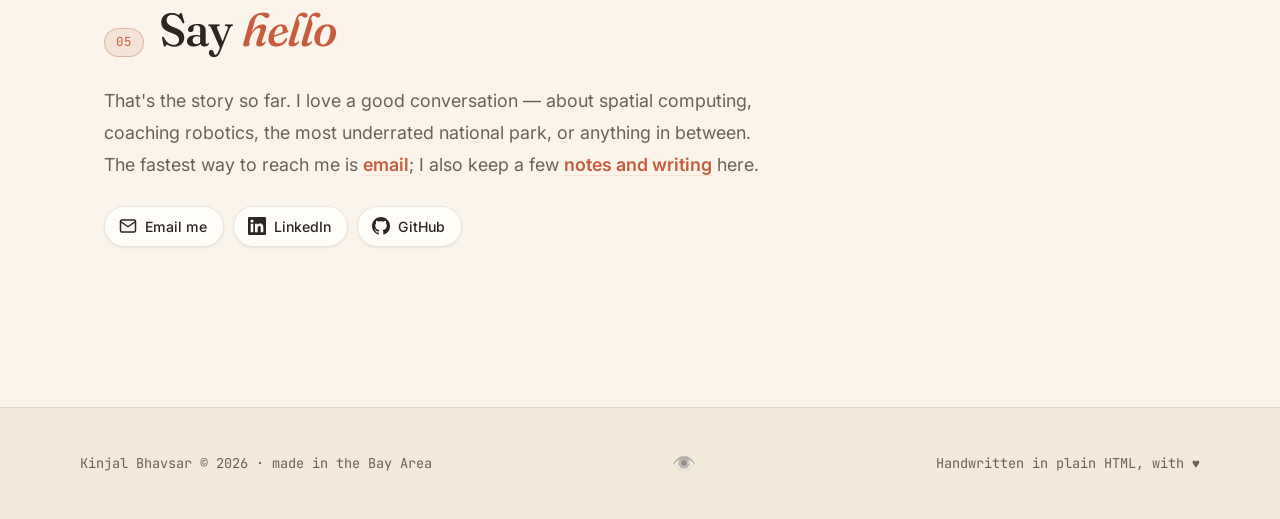
==== commit 4725dc6b: "Dial back personal details on the story page Generalize home city, birth/childhood town names, spous" ====
--- a/index.html
+++ b/index.html
@@ -36,7 +36,7 @@
     "image": "https://kinjalbhavsar.com/assets/kinjal.jpg",
     "jobTitle": "Software Engineer",
     "worksFor": { "@type": "Organization", "name": "Google" },
-    "homeLocation": { "@type": "Place", "name": "Fremont, California" },
+    "homeLocation": { "@type": "Place", "name": "San Francisco Bay Area, California" },
     "knowsAbout": ["Spatial Computing", "Android XR", "Augmented Reality", "Kotlin", "Embedded Systems"],
     "alumniOf": [
       { "@type": "CollegeOrUniversity", "name": "North Carolina State University" },
@@ -74,7 +74,7 @@
       </div>
       <figure class="hero-portrait">
         <img src="assets/kinjal.jpg" alt="Portrait of Kinjal Bhavsar" width="600" height="600" fetchpriority="high" decoding="async" />
-        <figcaption class="portrait-tag">📍 Fremont, California · UTC−8</figcaption>
+        <figcaption class="portrait-tag">📍 SF Bay Area, California · UTC−8</figcaption>
       </figure>
     </section>
 
@@ -89,10 +89,10 @@
 
         <div class="prose">
           <p>
-            I was born in <strong>Borsad</strong>, a small town in Gujarat, India, and grew up moving between
-            power-plant towns — Ukai, then Panandhro out in the Kutch desert, and finally <strong>Wanakbori</strong>,
-            at the time the largest power station in the state. My father was a mechanical engineer for the state
-            electricity board, so home was always a company colony where you knew just about everyone.
+            I grew up in small-town <strong>Gujarat, India</strong>, moving between power-plant townships — from
+            the edge of the Kutch desert to what was then the largest power station in the state. My father was a
+            mechanical engineer for the state electricity board, so home was always a company colony where you knew
+            just about everyone.
           </p>
           <p>
             That small-town warmth stuck with me — and so did a stubborn streak. My family hoped I'd become a doctor;
@@ -113,7 +113,7 @@
         </blockquote>
 
         <div class="journey-track">
-          <div class="journey-stop"><span class="pin">✦</span><span class="city">Wanakbori</span><span class="year">grew up · 🇮🇳</span></div>
+          <div class="journey-stop"><span class="pin">✦</span><span class="city">Gujarat</span><span class="year">grew up · 🇮🇳</span></div>
           <div class="journey-stop"><span class="pin">✦</span><span class="city">Nadiad</span><span class="year">2002 · 🇮🇳</span></div>
           <div class="journey-stop"><span class="pin">✦</span><span class="city">Hsinchu</span><span class="year">2007 · 🇹🇼</span></div>
           <div class="journey-stop"><span class="pin">✦</span><span class="city">Raleigh, NC</span><span class="year">2008 · 🇺🇸</span></div>
@@ -143,8 +143,8 @@
           </p>
           <p>
             So I took the GRE, got into <strong>NC State</strong>, and landed in Raleigh in August 2008 — straight into
-            the financial crisis. It was a frightening time to arrive: no one was hiring, and my dad had dipped into his
-            retirement savings to send me. Then, at my very first career fair, a Qualcomm engineer read my resume and
+            the financial crisis. It was a frightening time to arrive: no one was hiring, and the stakes felt
+            enormous. Then, at my very first career fair, a Qualcomm engineer read my resume and
             offered me a job on the spot. (That summer also took me to a San Diego neighborhood called <em>La Jolla</em>,
             which I confidently mispronounced until a patient taxi driver set me straight.)
           </p>
@@ -179,8 +179,8 @@
         </div>
 
         <blockquote class="pull">
-          Google was the one I kept missing. I didn't pass twice — so when I finally did, I took a downlevel just to
-          get in the door.
+          Google was the one I kept chasing. It took more than one attempt — and when the door finally opened,
+          I didn't think twice.
         </blockquote>
 
         <div class="prose">
@@ -212,20 +212,19 @@
 
         <div class="prose">
           <p>
-            I met <strong>Hiral</strong> in 2011 — she was in the Bay Area at Cisco — and after a year of dating we
-            married in early 2012 and I moved north. We're raising two kids now, a daughter and a son a couple of
-            years apart, in a Fremont house we picked mostly for the schools.
+            I met my wife in 2011, and after a year of dating we married and I moved north to the Bay Area, where
+            we're raising our two kids.
           </p>
           <p>
             I'm a textbook Gemini: I live for new places, new food, new people. My wife is my opposite — happiest at
-            home with family — and our kids split the difference (my son's the adventurer, my daughter takes after her
-            mom). Between us we've chased national-park stamps from <strong>Yosemite to Yellowstone to Zion</strong>,
-            and dragged the kids everywhere from Hawaii to Japan to London.
-          </p>
-          <p>
-            On weekends you'll also find me coaching a <strong>FIRST Lego League</strong> team through the
-            <em>Submerged</em> season — building and programming robots with the next generation of engineers. Mostly,
-            though, I'm just trying to be a better dad than I was yesterday.
+            home with family — and the kids split the difference. Between us we've chased national-park stamps from
+            <strong>Yosemite to Yellowstone to Zion</strong>, and dragged the kids everywhere from Hawaii to Japan
+            to London.
+          </p>
+          <p>
+            On weekends you'll also find me coaching a <strong>FIRST Lego League</strong> robotics team — building
+            and programming robots with the next generation of engineers. Mostly, though, I'm just trying to be a
+            better dad than I was yesterday.
           </p>
         </div>
 
@@ -243,7 +242,7 @@
             <span class="note-label"><span class="dot dot-live"></span> currently</span>
             <div class="currently-list">
               <div class="currently-row"><span class="k">building</span><span class="v">Android XR · Jetpack XR SceneCore</span></div>
-              <div class="currently-row"><span class="k">coaching</span><span class="v">FLL <em>Submerged</em> with the next gen of engineers</span></div>
+              <div class="currently-row"><span class="k">coaching</span><span class="v">FIRST Lego League with the next gen of engineers</span></div>
               <div class="currently-row"><span class="k">chasing</span><span class="v">the next national-park stamp</span></div>
               <div class="currently-row"><span class="k">reliving</span><span class="v">my childhood, through my kids</span></div>
             </div>
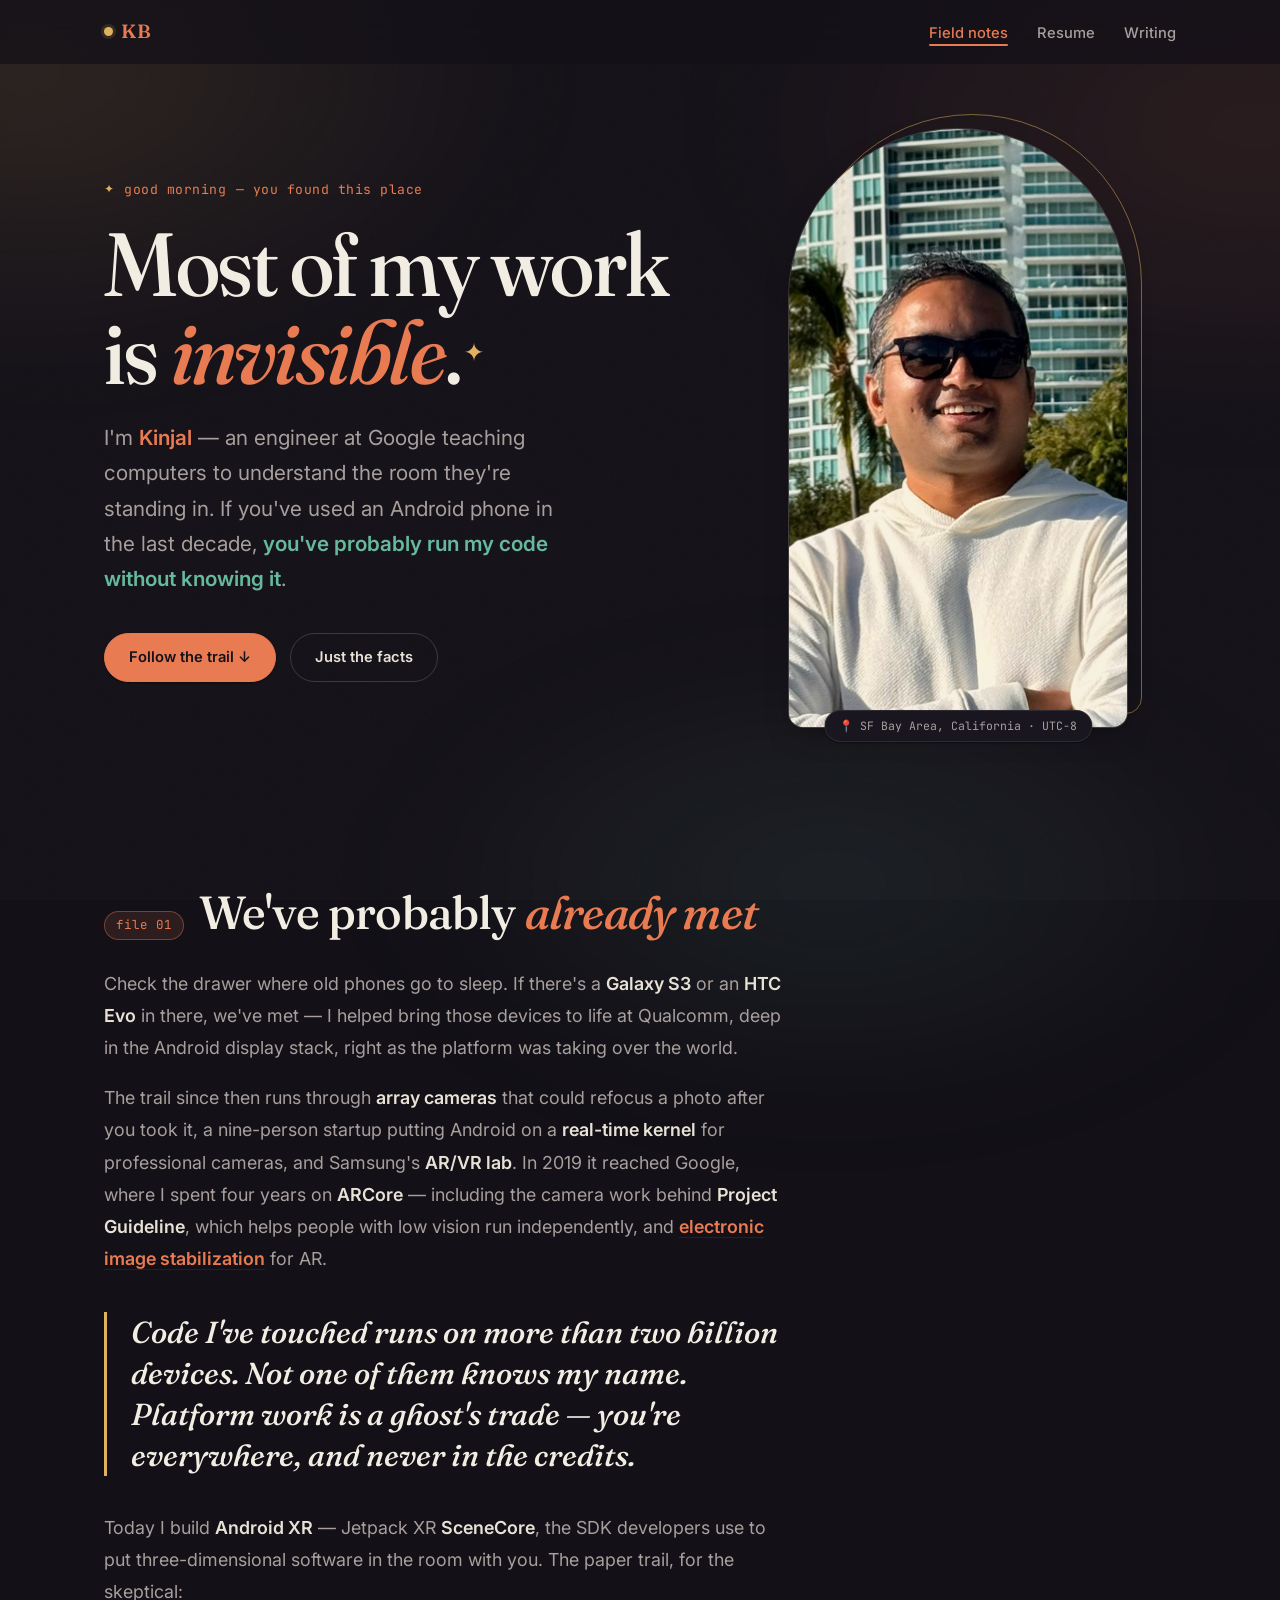
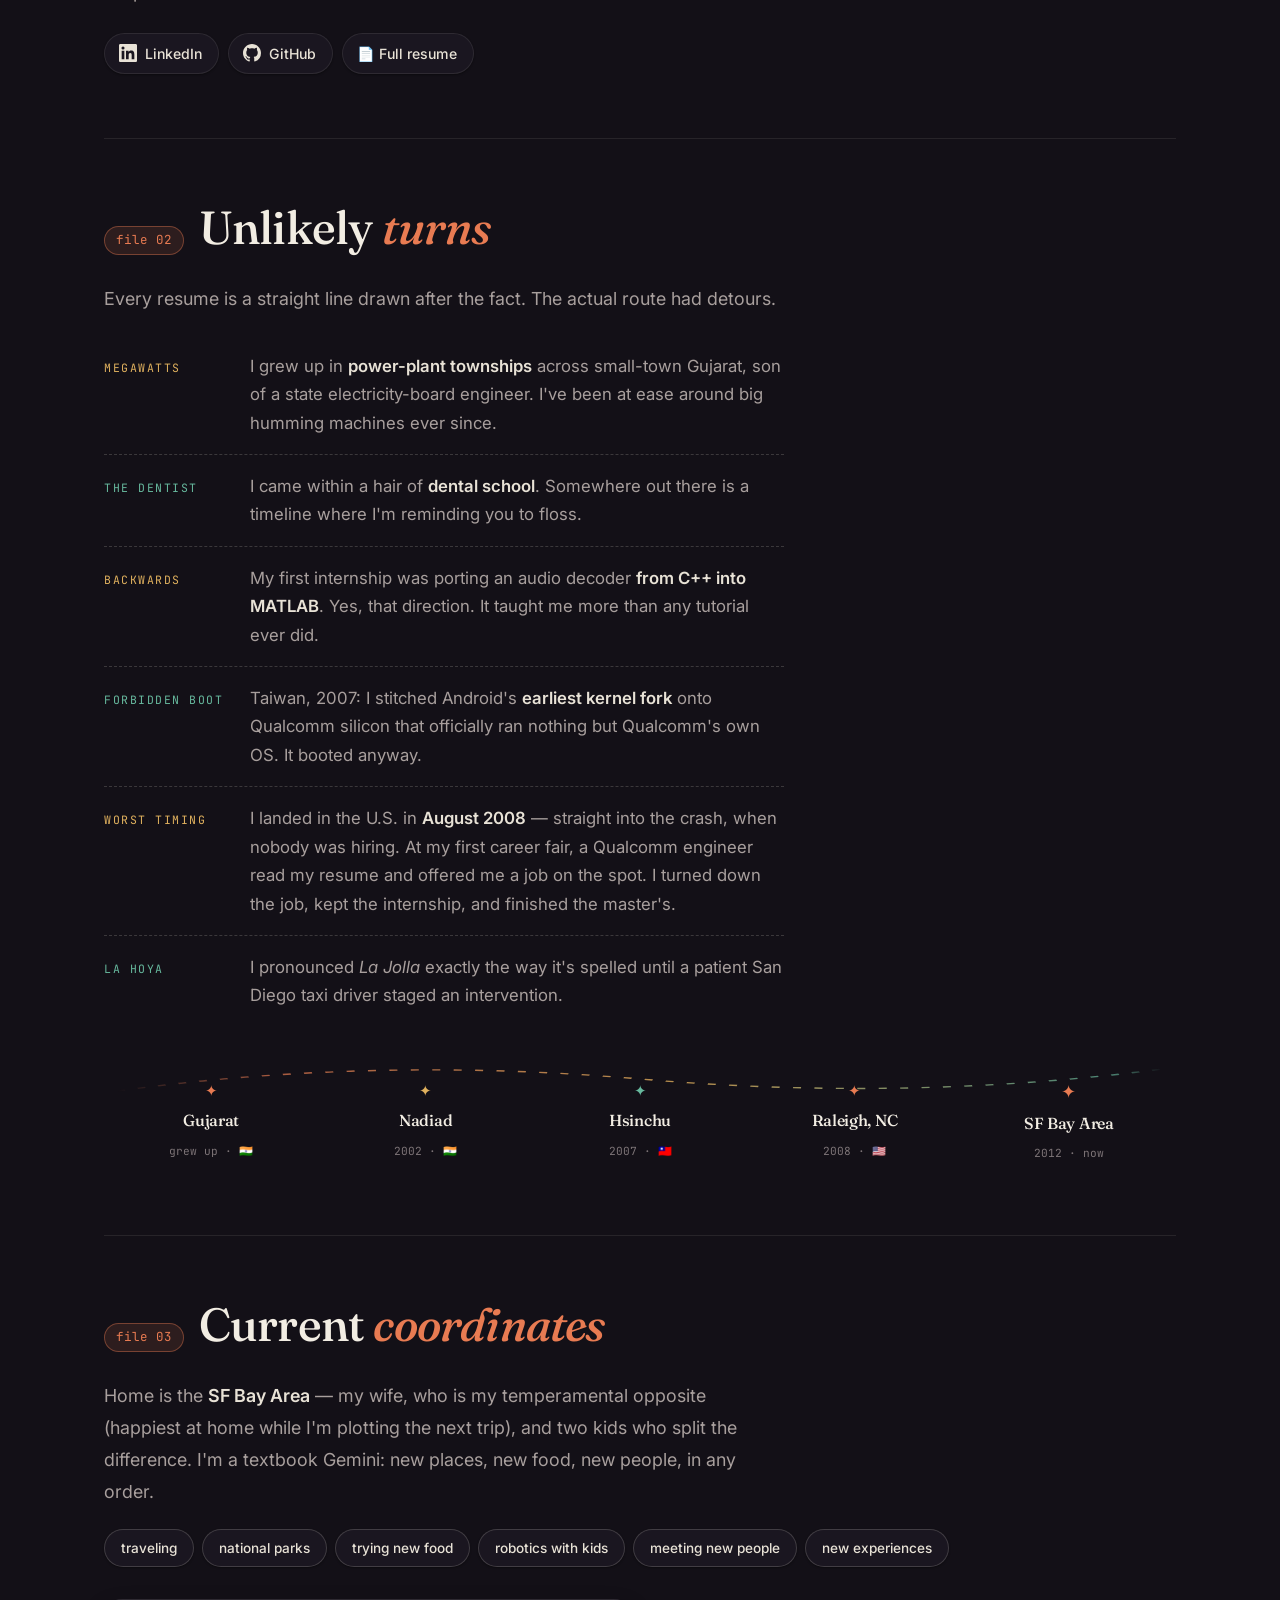
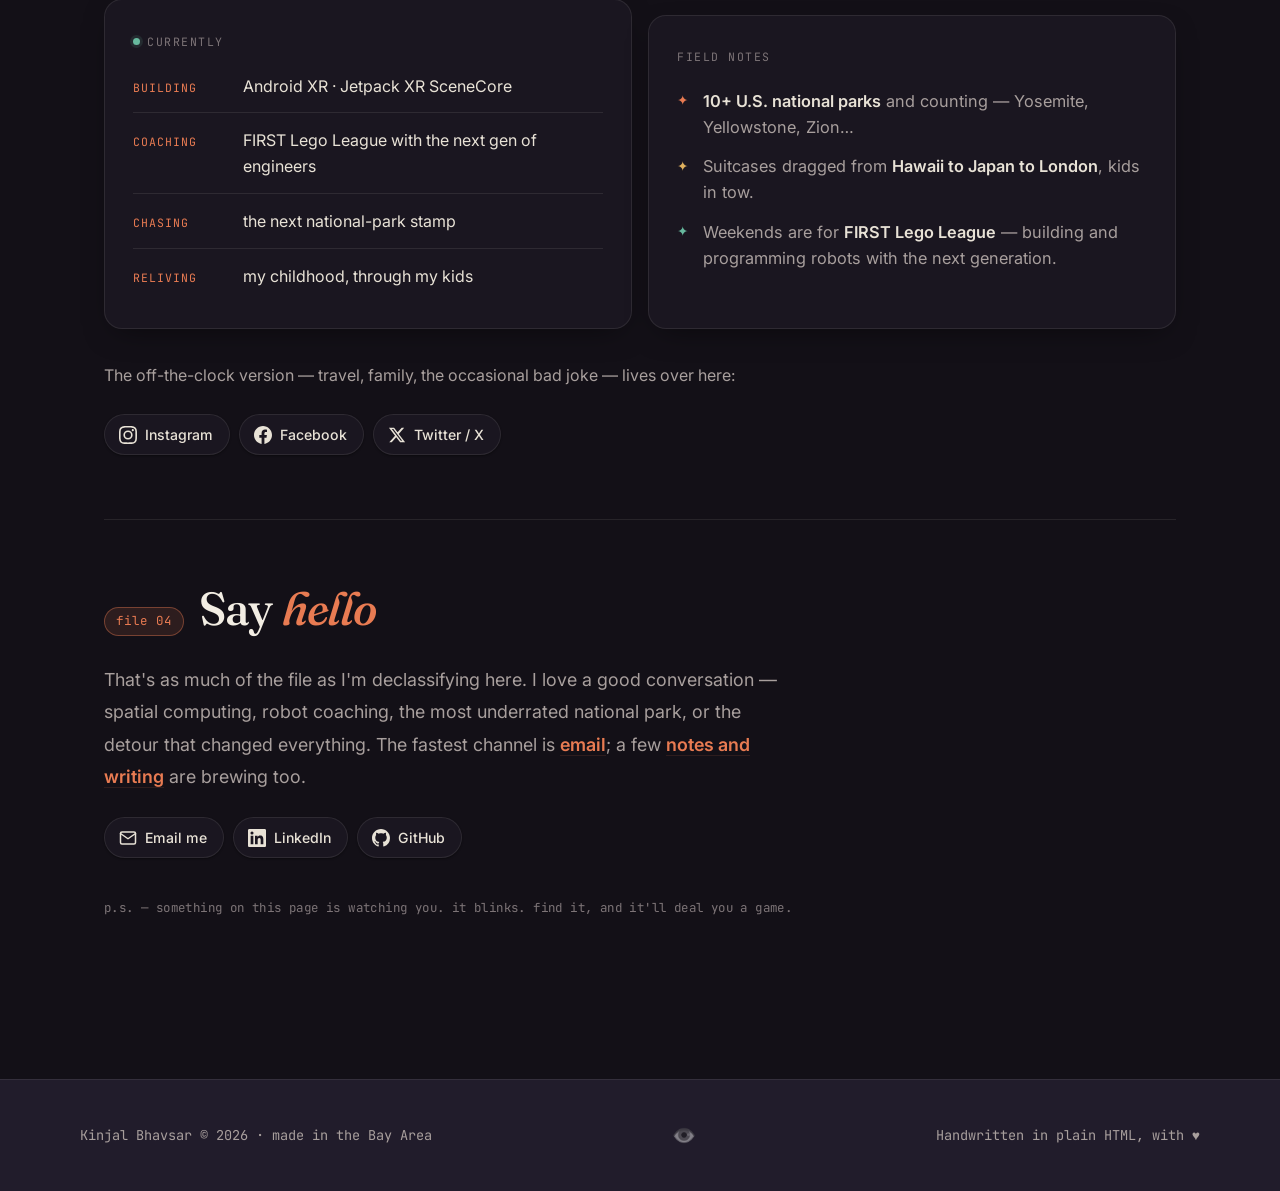
==== commit 0c1af7fb: "Personal site — field notes edition Dark "Ink & Ember" theme; homepage restructured as four case-fil" ====
--- a/index.html
+++ b/index.html
@@ -3,23 +3,23 @@
 <head>
   <meta charset="UTF-8" />
   <meta name="viewport" content="width=device-width, initial-scale=1.0" />
-  <title>Kinjal Bhavsar — a small corner of the internet</title>
-  <meta name="description" content="Kinjal Bhavsar — engineer, dad, and incurable tinkerer. From small-town Gujarat to the Bay Area: building spatial computing at Google, coaching robotics with kids, and chasing national parks. My story, in a few chapters." />
+  <title>Kinjal Bhavsar — most of my work is invisible</title>
+  <meta name="description" content="Kinjal Bhavsar — engineer at Google building Android XR. Code he's touched runs on two billion devices; not one of them knows his name. Follow the trail." />
   <link rel="canonical" href="https://kinjalbhavsar.com/" />
 
   <link rel="icon" href="/favicon.svg" type="image/svg+xml" />
-  <meta name="theme-color" content="#faf4ea" />
+  <meta name="theme-color" content="#131017" />
 
   <!-- Open Graph / social sharing -->
   <meta property="og:type" content="website" />
   <meta property="og:site_name" content="Kinjal Bhavsar" />
-  <meta property="og:title" content="Kinjal Bhavsar — a small corner of the internet" />
-  <meta property="og:description" content="Engineer, dad, and incurable tinkerer. From small-town Gujarat to the Bay Area — building spatial computing at Google. My story, in a few chapters." />
+  <meta property="og:title" content="Kinjal Bhavsar — most of my work is invisible" />
+  <meta property="og:description" content="Engineer at Google building Android XR. Code he's touched runs on two billion devices; not one of them knows his name. Follow the trail." />
   <meta property="og:url" content="https://kinjalbhavsar.com/" />
   <meta property="og:image" content="https://kinjalbhavsar.com/assets/kinjal.jpg" />
   <meta name="twitter:card" content="summary" />
-  <meta name="twitter:title" content="Kinjal Bhavsar — a small corner of the internet" />
-  <meta name="twitter:description" content="Engineer, dad, and incurable tinkerer. Building spatial computing at Google. My story, in a few chapters." />
+  <meta name="twitter:title" content="Kinjal Bhavsar — most of my work is invisible" />
+  <meta name="twitter:description" content="Engineer at Google building Android XR. Two billion devices, zero credits. Follow the trail." />
   <meta name="twitter:image" content="https://kinjalbhavsar.com/assets/kinjal.jpg" />
 
   <link rel="preconnect" href="https://fonts.googleapis.com" />
@@ -60,16 +60,16 @@
     <!-- ============================= HERO ============================= -->
     <section class="hero" id="hero">
       <div class="hero-inner">
-        <p class="hero-eyebrow"><span class="hero-star">✦</span> <span id="greeting">hello</span>, glad you're here</p>
-        <h1 class="hero-name">Hi, I'm<br/><span class="accent">Kinjal</span>.<span class="hero-mark">✦</span></h1>
+        <p class="hero-eyebrow"><span class="hero-star">✦</span> <span id="greeting">hello</span> — you found this place</p>
+        <h1 class="hero-name">Most of my work<br/>is <span class="accent">invisible</span>.<span class="hero-mark">✦</span></h1>
         <p class="hero-title">
-          Engineer, dad, and incurable tinkerer. By day I build <span class="accent">spatial computing</span>
-          at Google; the rest of the time I'm chasing <span class="accent-2">national parks, new food, and good company</span>.
-          This is the longer story.
+          I'm <span class="accent">Kinjal</span> — an engineer at Google teaching computers to understand
+          the room they're standing in. If you've used an Android phone in the last decade,
+          <span class="accent-2">you've probably run my code without knowing it</span>.
         </p>
         <div class="hero-cta">
-          <a href="#roots" class="btn btn-primary">Read my story ↓</a>
-          <a href="/resume.html" class="btn btn-outline">The short, work version</a>
+          <a href="#evidence" class="btn btn-primary">Follow the trail ↓</a>
+          <a href="/resume.html" class="btn btn-outline">Just the facts</a>
         </div>
       </div>
       <figure class="hero-portrait">
@@ -80,37 +80,99 @@
 
     <div class="story">
 
-      <!-- ====================== 01 · ROOTS ====================== -->
-      <section class="chapter" id="roots">
+      <!-- ====================== FILE 01 · EVIDENCE ====================== -->
+      <section class="chapter" id="evidence">
         <div class="chapter-head">
-          <span class="chapter-num">01</span>
-          <h2 class="chapter-title">Where it <span class="accent">began</span></h2>
+          <span class="chapter-num">file 01</span>
+          <h2 class="chapter-title">We've probably <span class="accent">already met</span></h2>
         </div>
 
         <div class="prose">
           <p>
-            I grew up in small-town <strong>Gujarat, India</strong>, moving between power-plant townships — from
-            the edge of the Kutch desert to what was then the largest power station in the state. My father was a
-            mechanical engineer for the state electricity board, so home was always a company colony where you knew
-            just about everyone.
+            Check the drawer where old phones go to sleep. If there's a <strong>Galaxy S3</strong> or an
+            <strong>HTC Evo</strong> in there, we've met — I helped bring those devices to life at Qualcomm,
+            deep in the Android display stack, right as the platform was taking over the world.
           </p>
           <p>
-            That small-town warmth stuck with me — and so did a stubborn streak. My family hoped I'd become a doctor;
-            I came within a hair of dental school. But a string of happy accidents pushed me toward computers instead.
-            I started in Computer Engineering at <strong>Nirma</strong>, loved it, and then a late-admissions reshuffle
-            and some Y2K-era nerves about job security nudged me into <strong>Electronics &amp; Communication at DDIT</strong>
-            in Nadiad.
+            The trail since then runs through <strong>array cameras</strong> that could refocus a photo after
+            you took it, a nine-person startup putting Android on a <strong>real-time kernel</strong> for
+            professional cameras, and Samsung's <strong>AR/VR lab</strong>. In 2019 it reached Google, where I
+            spent four years on <strong>ARCore</strong> — including the camera work behind
+            <strong>Project Guideline</strong>, which helps people with low vision run independently, and
+            <a class="inline-link" href="https://developers.google.com/ar/develop/electronic-image-stabilization" target="_blank" rel="noopener">electronic image stabilization</a> for AR.
           </p>
+        </div>
+
+        <blockquote class="pull">
+          Code I've touched runs on more than two billion devices. Not one of them knows my name.
+          Platform work is a ghost's trade — you're everywhere, and never in the credits.
+        </blockquote>
+
+        <div class="prose">
           <p>
-            DDIT had a reputation for being relentless — weekly exams, a brutal semester pace — and it made me gritty
-            and resourceful. It's also where I fell for programming for good, and made the kind of friends you keep
-            for life.
+            Today I build <strong>Android XR</strong> — Jetpack XR <strong>SceneCore</strong>, the SDK
+            developers use to put three-dimensional software in the room with you. The paper trail,
+            for the skeptical:
           </p>
         </div>
 
-        <blockquote class="pull">
-          I grew up knowing pretty much the whole town. That warmth never really left me.
-        </blockquote>
+        <div class="link-cluster">
+          <a class="link-pill is-work" href="https://www.linkedin.com/in/kinjalb" target="_blank" rel="noopener">
+            <svg viewBox="0 0 24 24" fill="currentColor"><path d="M20.447 20.452h-3.554v-5.569c0-1.328-.027-3.037-1.852-3.037-1.853 0-2.136 1.445-2.136 2.939v5.667H9.351V9h3.414v1.561h.046c.477-.9 1.637-1.85 3.37-1.85 3.601 0 4.267 2.37 4.267 5.455v6.286zM5.337 7.433a2.062 2.062 0 0 1-2.063-2.065 2.064 2.064 0 1 1 2.063 2.065zm1.782 13.019H3.555V9h3.564v11.452zM22.225 0H1.771C.792 0 0 .774 0 1.729v20.542C0 23.227.792 24 1.771 24h20.451C23.2 24 24 23.227 24 22.271V1.729C24 .774 23.2 0 22.222 0h.003z"/></svg>
+            LinkedIn
+          </a>
+          <a class="link-pill is-work" href="https://github.com/kinjalbhavsar" target="_blank" rel="noopener">
+            <svg viewBox="0 0 24 24" fill="currentColor"><path d="M12 0C5.37 0 0 5.37 0 12c0 5.31 3.435 9.795 8.205 11.385.6.105.825-.255.825-.57 0-.285-.015-1.23-.015-2.235-3.015.555-3.795-.735-4.035-1.41-.135-.345-.72-1.41-1.23-1.695-.42-.225-1.02-.78-.015-.795.945-.015 1.62.87 1.845 1.23 1.08 1.815 2.805 1.305 3.495.99.105-.78.42-1.305.765-1.605-2.67-.3-5.46-1.335-5.46-5.925 0-1.305.465-2.385 1.23-3.225-.12-.3-.54-1.53.12-3.18 0 0 1.005-.315 3.3 1.23.96-.27 1.98-.405 3-.405s2.04.135 3 .405c2.295-1.56 3.3-1.23 3.3-1.23.66 1.65.24 2.88.12 3.18.765.84 1.23 1.905 1.23 3.225 0 4.605-2.805 5.625-5.475 5.925.435.375.81 1.095.81 2.22 0 1.605-.015 2.895-.015 3.3 0 .315.225.69.825.57A12.02 12.02 0 0 0 24 12c0-6.63-5.37-12-12-12z"/></svg>
+            GitHub
+          </a>
+          <a class="link-pill is-work" href="/resume.html">📄 Full resume</a>
+        </div>
+      </section>
+
+      <!-- ====================== FILE 02 · UNLIKELY TURNS ====================== -->
+      <section class="chapter" id="turns">
+        <div class="chapter-head">
+          <span class="chapter-num">file 02</span>
+          <h2 class="chapter-title">Unlikely <span class="accent">turns</span></h2>
+        </div>
+
+        <p class="prose">
+          Every resume is a straight line drawn after the fact. The actual route had detours.
+        </p>
+
+        <div class="twists">
+          <div class="twist">
+            <span class="t-key">megawatts</span>
+            <p class="t-val">I grew up in <strong>power-plant townships</strong> across small-town Gujarat, son of a
+            state electricity-board engineer. I've been at ease around big humming machines ever since.</p>
+          </div>
+          <div class="twist">
+            <span class="t-key">the dentist</span>
+            <p class="t-val">I came within a hair of <strong>dental school</strong>. Somewhere out there is a
+            timeline where I'm reminding you to floss.</p>
+          </div>
+          <div class="twist">
+            <span class="t-key">backwards</span>
+            <p class="t-val">My first internship was porting an audio decoder <strong>from C++ into MATLAB</strong>.
+            Yes, that direction. It taught me more than any tutorial ever did.</p>
+          </div>
+          <div class="twist">
+            <span class="t-key">forbidden boot</span>
+            <p class="t-val">Taiwan, 2007: I stitched Android's <strong>earliest kernel fork</strong> onto Qualcomm
+            silicon that officially ran nothing but Qualcomm's own OS. It booted anyway.</p>
+          </div>
+          <div class="twist">
+            <span class="t-key">worst timing</span>
+            <p class="t-val">I landed in the U.S. in <strong>August 2008</strong> — straight into the crash, when
+            nobody was hiring. At my first career fair, a Qualcomm engineer read my resume and offered me a job on
+            the spot. I turned down the job, kept the internship, and finished the master's.</p>
+          </div>
+          <div class="twist">
+            <span class="t-key">la hoya</span>
+            <p class="t-val">I pronounced <em>La Jolla</em> exactly the way it's spelled until a patient San Diego
+            taxi driver staged an intervention.</p>
+          </div>
+        </div>
 
         <div class="journey-track">
           <div class="journey-stop"><span class="pin">✦</span><span class="city">Gujarat</span><span class="year">grew up · 🇮🇳</span></div>
@@ -121,110 +183,18 @@
         </div>
       </section>
 
-      <!-- ====================== 02 · LEARNING THE CRAFT ====================== -->
-      <section class="chapter" id="craft">
+      <!-- ====================== FILE 03 · CURRENT COORDINATES ====================== -->
+      <section class="chapter" id="now">
         <div class="chapter-head">
-          <span class="chapter-num">02</span>
-          <h2 class="chapter-title">Learning the <span class="accent">craft</span></h2>
+          <span class="chapter-num">file 03</span>
+          <h2 class="chapter-title">Current <span class="accent">coordinates</span></h2>
         </div>
 
         <div class="prose">
           <p>
-            My first real job was at <strong>eInfochips</strong> in Ahmedabad, writing embedded software. My internship
-            there was gloriously backwards — porting an open-source MPEG-4 AAC decoder <em>from C++ into MATLAB</em> —
-            and from there I cut my teeth for real: optimizing kernels for TI's VLIW DSPs and writing Linux audio
-            drivers for DaVinci hardware.
-          </p>
-          <p>
-            In late 2007 I moved to <strong>Taiwan</strong> to bring Linux up on Qualcomm's then-brand-new MSM chips —
-            back when Qualcomm only officially blessed its own OS. I stitched their bootloader together with Android's
-            earliest kernel fork and got it booting for a Foxconn subsidiary. I learned an enormous amount — and I
-            learned that I wanted to study more.
-          </p>
-          <p>
-            So I took the GRE, got into <strong>NC State</strong>, and landed in Raleigh in August 2008 — straight into
-            the financial crisis. It was a frightening time to arrive: no one was hiring, and the stakes felt
-            enormous. Then, at my very first career fair, a Qualcomm engineer read my resume and
-            offered me a job on the spot. (That summer also took me to a San Diego neighborhood called <em>La Jolla</em>,
-            which I confidently mispronounced until a patient taxi driver set me straight.)
-          </p>
-        </div>
-
-        <blockquote class="pull">
-          I turned the job down to finish my master's — but took the internship. I think I was the only one in my
-          class to land one that year, in the middle of the recession.
-        </blockquote>
-      </section>
-
-      <!-- ====================== 03 · THE WORK ====================== -->
-      <section class="chapter" id="work">
-        <div class="chapter-head">
-          <span class="chapter-num">03</span>
-          <h2 class="chapter-title">Building for <span class="accent">billions</span></h2>
-        </div>
-
-        <div class="prose">
-          <p>
-            I joined <strong>Qualcomm</strong> in San Diego in 2010, working on the Android display stack just as the
-            platform was exploding. I got to help bring up devices I'm still proud of — the <strong>Galaxy S3</strong>,
-            the <strong>HTC Evo</strong> — and somewhere in there, code I'd touched started running on
-            <strong>2+ billion devices</strong>.
-          </p>
-          <p>
-            Then came the startup years: <strong>Pelican Imaging</strong>, chasing depth-sensing array cameras a little
-            ahead of their market, and <strong>mPerpetuo</strong>, where I was employee number nine trying to run
-            Android on a real-time kernel for professional cameras. After a stint in <strong>Samsung</strong>'s AR/VR
-            lab, I finally cleared the bar at the one company I'd been chasing for years.
-          </p>
-        </div>
-
-        <blockquote class="pull">
-          Google was the one I kept chasing. It took more than one attempt — and when the door finally opened,
-          I didn't think twice.
-        </blockquote>
-
-        <div class="prose">
-          <p>
-            I joined <strong>ARCore</strong> in 2019, and today I build <strong>Android XR</strong> — Jetpack XR
-            SceneCore, the SDK developers use to make spatial, 3D apps. The work lives here, if you want the receipts:
-          </p>
-        </div>
-
-        <div class="link-cluster">
-          <a class="link-pill is-work" href="https://www.linkedin.com/in/kinjalb" target="_blank" rel="noopener">
-            <svg viewBox="0 0 24 24" fill="currentColor"><path d="M20.447 20.452h-3.554v-5.569c0-1.328-.027-3.037-1.852-3.037-1.853 0-2.136 1.445-2.136 2.939v5.667H9.351V9h3.414v1.561h.046c.477-.9 1.637-1.85 3.37-1.85 3.601 0 4.267 2.37 4.267 5.455v6.286zM5.337 7.433a2.062 2.062 0 0 1-2.063-2.065 2.064 2.064 0 1 1 2.063 2.065zm1.782 13.019H3.555V9h3.564v11.452zM22.225 0H1.771C.792 0 0 .774 0 1.729v20.542C0 23.227.792 24 1.771 24h20.451C23.2 24 24 23.227 24 22.271V1.729C24 .774 23.2 0 22.222 0h.003z"/></svg>
-            LinkedIn
-          </a>
-          <a class="link-pill is-work" href="https://github.com/kinjalbhavsar" target="_blank" rel="noopener">
-            <svg viewBox="0 0 24 24" fill="currentColor"><path d="M12 0C5.37 0 0 5.37 0 12c0 5.31 3.435 9.795 8.205 11.385.6.105.825-.255.825-.57 0-.285-.015-1.23-.015-2.235-3.015.555-3.795-.735-4.035-1.41-.135-.345-.72-1.41-1.23-1.695-.42-.225-1.02-.78-.015-.795.945-.015 1.62.87 1.845 1.23 1.08 1.815 2.805 1.305 3.495.99.105-.78.42-1.305.765-1.605-2.67-.3-5.46-1.335-5.46-5.925 0-1.305.465-2.385 1.23-3.225-.12-.3-.54-1.53.12-3.18 0 0 1.005-.315 3.3 1.23.96-.27 1.98-.405 3-.405s2.04.135 3 .405c2.295-1.56 3.3-1.23 3.3-1.23.66 1.65.24 2.88.12 3.18.765.84 1.23 1.905 1.23 3.225 0 4.605-2.805 5.625-5.475 5.925.435.375.81 1.095.81 2.22 0 1.605-.015 2.895-.015 3.3 0 .315.225.69.825.57A12.02 12.02 0 0 0 24 12c0-6.63-5.37-12-12-12z"/></svg>
-            GitHub
-          </a>
-          <a class="link-pill is-work" href="/resume.html">📄 Full resume</a>
-        </div>
-      </section>
-
-      <!-- ====================== 04 · LIFE ====================== -->
-      <section class="chapter" id="life">
-        <div class="chapter-head">
-          <span class="chapter-num">04</span>
-          <h2 class="chapter-title">Life beyond the <span class="accent">editor</span></h2>
-        </div>
-
-        <div class="prose">
-          <p>
-            I met my wife in 2011, and after a year of dating we married and I moved north to the Bay Area, where
-            we're raising our two kids.
-          </p>
-          <p>
-            I'm a textbook Gemini: I live for new places, new food, new people. My wife is my opposite — happiest at
-            home with family — and the kids split the difference. Between us we've chased national-park stamps from
-            <strong>Yosemite to Yellowstone to Zion</strong>, and dragged the kids everywhere from Hawaii to Japan
-            to London.
-          </p>
-          <p>
-            On weekends you'll also find me coaching a <strong>FIRST Lego League</strong> robotics team — building
-            and programming robots with the next generation of engineers. Mostly, though, I'm just trying to be a
-            better dad than I was yesterday.
+            Home is the <strong>SF Bay Area</strong> — my wife, who is my temperamental opposite (happiest at
+            home while I'm plotting the next trip), and two kids who split the difference. I'm a textbook
+            Gemini: new places, new food, new people, in any order.
           </p>
         </div>
 
@@ -248,17 +218,17 @@
             </div>
           </div>
           <div class="note-card">
-            <span class="note-label">a few fun facts</span>
+            <span class="note-label">field notes</span>
             <ul class="facts-list">
-              <li>Came within a hair of <strong>dental school</strong> before a happy accident routed me into engineering.</li>
-              <li>Helped bring up the <strong>Galaxy S3</strong> and <strong>HTC Evo</strong> — code I've touched runs on <strong>2B+ devices</strong>.</li>
-              <li>Have wandered <strong>10+ U.S. national parks</strong>, from Yosemite to Yellowstone.</li>
+              <li><strong>10+ U.S. national parks</strong> and counting — Yosemite, Yellowstone, Zion…</li>
+              <li>Suitcases dragged from <strong>Hawaii to Japan to London</strong>, kids in tow.</li>
+              <li>Weekends are for <strong>FIRST Lego League</strong> — building and programming robots with the next generation.</li>
             </ul>
           </div>
         </div>
 
         <p class="prose" style="margin-top:2rem; font-size:1rem;">
-          The off-the-clock version of all this — travel, family, the occasional bad joke — lives over here:
+          The off-the-clock version — travel, family, the occasional bad joke — lives over here:
         </p>
         <div class="link-cluster">
           <a class="link-pill is-social" href="https://www.instagram.com/kinjalb/" target="_blank" rel="noopener">
@@ -273,24 +243,22 @@
             <svg viewBox="0 0 24 24" fill="currentColor"><path d="M18.244 2.25h3.308l-7.227 8.26 8.502 11.24H16.17l-5.214-6.817L4.99 21.75H1.68l7.73-8.835L1.254 2.25H8.08l4.713 6.231zm-1.161 17.52h1.833L7.084 4.126H5.117z"/></svg>
             Twitter / X
           </a>
-          <!-- Google Photos pill removed — no public album link provided yet.
-               To add it: copy the <a class="link-pill is-warm"> block from an earlier version (the
-               photo-stack icon) and point href at your public shared-album URL. -->
         </div>
       </section>
 
-      <!-- ====================== 05 · SAY HELLO ====================== -->
+      <!-- ====================== FILE 04 · SAY HELLO ====================== -->
       <section class="chapter" id="hello">
         <div class="chapter-head">
-          <span class="chapter-num">05</span>
+          <span class="chapter-num">file 04</span>
           <h2 class="chapter-title">Say <span class="accent">hello</span></h2>
         </div>
 
         <p class="prose">
-          That's the story so far. I love a good conversation — about spatial computing, coaching robotics, the most
-          underrated national park, or anything in between. The fastest way to reach me is
-          <a class="inline-link" href="mailto:kinjal.bhavsr@gmail.com">email</a>; I also keep a few
-          <a class="inline-link" href="/writing.html">notes and writing</a> here.
+          That's as much of the file as I'm declassifying here. I love a good conversation — spatial
+          computing, robot coaching, the most underrated national park, or the detour that changed
+          everything. The fastest channel is
+          <a class="inline-link" href="mailto:kinjal.bhavsr@gmail.com">email</a>; a few
+          <a class="inline-link" href="/writing.html">notes and writing</a> are brewing too.
         </p>
 
         <div class="link-cluster">
@@ -307,6 +275,8 @@
             GitHub
           </a>
         </div>
+
+        <p class="ps-hint">p.s. — something on this page is watching you. it blinks. find it, and it'll deal you a game.</p>
       </section>
 
     </div>
--- a/css/styles.css
+++ b/css/styles.css
@@ -1,35 +1,36 @@
 /* ============================================================
-   Design tokens — Warm Editorial (paper & ink)
-   A bright, warm, story-first palette. Cream paper, warm ink,
-   terracotta / amber / sage accents used like a printed zine.
+   Design tokens — Ink & Ember (after dark)
+   The old paper-and-ink zine, read at midnight: deep ink
+   ground, ember / brass / sage accents glowing like
+   marginalia under a desk lamp.
    ============================================================ */
 :root {
-  --bg: #faf4ea;                /* warm paper */
-  --bg-elev: #fffdf8;           /* lifted card surface */
-  --bg-elev-2: #f3ead9;         /* sunk / chip surface */
-  --bg-glass: rgba(255, 253, 248, 0.72);
-  --ink: #2c2622;
-
-  --text: #2c2622;             /* warm near-black */
-  --text-muted: #6c6157;
-  --text-dim: #9a8f82;
-
-  --accent: #c75c3f;           /* terracotta — primary */
-  --accent-soft: rgba(199, 92, 63, 0.10);
-  --accent-glow: rgba(199, 92, 63, 0.28);
-  --accent-2: #4f8a78;         /* sage / teal — secondary */
-  --accent-2-soft: rgba(79, 138, 120, 0.12);
-  --accent-gold: #d99a3f;      /* amber — warm pop */
-  --accent-gold-soft: rgba(217, 154, 63, 0.16);
-  --accent-gold-glow: rgba(217, 154, 63, 0.32);
-
-  --border: rgba(44, 38, 34, 0.10);
-  --border-strong: rgba(44, 38, 34, 0.18);
-  --border-accent: rgba(199, 92, 63, 0.35);
+  --bg: #131017;                /* midnight ink */
+  --bg-elev: #1a1620;           /* lifted card surface */
+  --bg-elev-2: #211c2b;         /* sunk / chip surface */
+  --bg-glass: rgba(26, 22, 32, 0.72);
+  --ink: #f2ede3;
+
+  --text: #e8e2d6;             /* warm paper white */
+  --text-muted: #a89f9d;
+  --text-dim: #7d7477;
+
+  --accent: #e87b52;           /* ember terracotta — primary */
+  --accent-soft: rgba(232, 123, 82, 0.12);
+  --accent-glow: rgba(232, 123, 82, 0.35);
+  --accent-2: #67b99e;         /* sage / teal — secondary */
+  --accent-2-soft: rgba(103, 185, 158, 0.13);
+  --accent-gold: #e0b15e;      /* brass — warm pop */
+  --accent-gold-soft: rgba(224, 177, 94, 0.14);
+  --accent-gold-glow: rgba(224, 177, 94, 0.35);
+
+  --border: rgba(242, 237, 227, 0.09);
+  --border-strong: rgba(242, 237, 227, 0.18);
+  --border-accent: rgba(232, 123, 82, 0.4);
   --border-iris: linear-gradient(135deg,
-    rgba(199, 92, 63, 0.45) 0%,
-    rgba(217, 154, 63, 0.38) 50%,
-    rgba(79, 138, 120, 0.32) 100%);
+    rgba(232, 123, 82, 0.5) 0%,
+    rgba(224, 177, 94, 0.42) 50%,
+    rgba(103, 185, 158, 0.36) 100%);
 
   --radius: 18px;
   --radius-sm: 8px;
@@ -42,8 +43,8 @@
   --font-display: 'Fraunces', 'Cormorant Garamond', Georgia, serif;
   --mono: 'JetBrains Mono', 'SF Mono', Menlo, monospace;
 
-  --shadow-sm: 0 1px 2px rgba(60, 40, 25, 0.08);
-  --shadow-md: 0 10px 30px -12px rgba(60, 40, 25, 0.22);
+  --shadow-sm: 0 1px 2px rgba(0, 0, 0, 0.4);
+  --shadow-md: 0 10px 30px -12px rgba(0, 0, 0, 0.55);
   --shadow-glow: 0 16px 44px -18px var(--accent-glow);
 }
 
@@ -65,27 +66,27 @@
   overflow-x: hidden;
 }
 
-/* Paper grain — subtle ink-tinted noise, multiplied onto the cream */
+/* Film grain — faint bright noise screened onto the ink */
 body::before {
   content: '';
   position: fixed;
   inset: 0;
-  background-image: url("data:image/svg+xml;utf8,%3Csvg xmlns='http://www.w3.org/2000/svg' width='240' height='240'%3E%3Cfilter id='n'%3E%3CfeTurbulence type='fractalNoise' baseFrequency='0.85' numOctaves='2' stitchTiles='stitch'/%3E%3CfeColorMatrix values='0 0 0 0 0.17  0 0 0 0 0.14  0 0 0 0 0.12  0 0 0 0.5 0'/%3E%3C/filter%3E%3Crect width='100%25' height='100%25' filter='url(%23n)'/%3E%3C/svg%3E");
-  opacity: 0.05;
+  background-image: url("data:image/svg+xml;utf8,%3Csvg xmlns='http://www.w3.org/2000/svg' width='240' height='240'%3E%3Cfilter id='n'%3E%3CfeTurbulence type='fractalNoise' baseFrequency='0.85' numOctaves='2' stitchTiles='stitch'/%3E%3CfeColorMatrix values='0 0 0 0 0.95  0 0 0 0 0.9  0 0 0 0 0.82  0 0 0 0.5 0'/%3E%3C/filter%3E%3Crect width='100%25' height='100%25' filter='url(%23n)'/%3E%3C/svg%3E");
+  opacity: 0.04;
   pointer-events: none;
   z-index: 0;
-  mix-blend-mode: multiply;
-}
-
-/* Soft warm wash that slowly drifts — sun through a window */
+  mix-blend-mode: screen;
+}
+
+/* Ember glow that slowly drifts — lamplight in a dark study */
 body::after {
   content: '';
   position: fixed;
   inset: -25%;
   background:
-    radial-gradient(38% 30% at 18% 22%, rgba(217, 154, 63, 0.22) 0%, transparent 70%),
-    radial-gradient(40% 30% at 82% 26%, rgba(199, 92, 63, 0.16) 0%, transparent 70%),
-    radial-gradient(34% 24% at 60% 82%, rgba(79, 138, 120, 0.12) 0%, transparent 70%);
+    radial-gradient(38% 30% at 18% 22%, rgba(224, 177, 94, 0.13) 0%, transparent 70%),
+    radial-gradient(40% 30% at 82% 26%, rgba(232, 123, 82, 0.11) 0%, transparent 70%),
+    radial-gradient(34% 24% at 60% 82%, rgba(103, 185, 158, 0.10) 0%, transparent 70%);
   filter: blur(64px);
   pointer-events: none;
   z-index: 0;
@@ -103,7 +104,7 @@
 /* Position content above bg layers */
 .nav, main, .footer, .hero, .section, .story { position: relative; z-index: 1; }
 
-::selection { background: var(--accent); color: #fff; }
+::selection { background: var(--accent); color: #16121c; }
 
 /* ============================================================
    Nav
@@ -113,7 +114,7 @@
   top: 0; left: 0; right: 0;
   height: var(--nav-h);
   z-index: 100;
-  background: rgba(250, 244, 234, 0.7);
+  background: rgba(19, 16, 23, 0.7);
   backdrop-filter: blur(14px);
   -webkit-backdrop-filter: blur(14px);
   border-bottom: 1px solid transparent;
@@ -122,7 +123,7 @@
 
 .nav.scrolled {
   border-color: var(--border);
-  background: rgba(250, 244, 234, 0.9);
+  background: rgba(19, 16, 23, 0.9);
 }
 
 .nav-inner {
@@ -220,7 +221,7 @@
 
 .btn-primary {
   background: var(--accent);
-  color: #fff;
+  color: #16121c;
   border-color: var(--accent);
   box-shadow: var(--shadow-sm);
 }
@@ -249,7 +250,7 @@
   border-radius: var(--radius-pill);
   font-weight: 600;
 }
-.btn-sm:hover { background: var(--accent); color: #fff; }
+.btn-sm:hover { background: var(--accent); color: #16121c; }
 
 /* ============================================================
    Hero (story landing)
@@ -481,7 +482,7 @@
   min-height: 240px;
   border: 1.5px dashed var(--border-strong);
   background:
-    repeating-linear-gradient(45deg, transparent 0 12px, rgba(44,38,34,0.025) 12px 24px),
+    repeating-linear-gradient(45deg, transparent 0 12px, rgba(242,237,227,0.03) 12px 24px),
     var(--bg-elev-2);
   color: var(--text-dim);
   font-family: var(--mono);
@@ -603,7 +604,7 @@
   position: relative;
   margin-top: 1.5rem;
   padding: 2rem 0 0.5rem;
-  background-image: url("data:image/svg+xml;utf8,%3Csvg xmlns='http://www.w3.org/2000/svg' viewBox='0 0 400 60' preserveAspectRatio='none'%3E%3Cdefs%3E%3ClinearGradient id='g' x1='0' y1='0' x2='1' y2='0'%3E%3Cstop offset='0%25' stop-color='%23c75c3f' stop-opacity='0'/%3E%3Cstop offset='15%25' stop-color='%23c75c3f' stop-opacity='0.7'/%3E%3Cstop offset='55%25' stop-color='%23d99a3f' stop-opacity='0.8'/%3E%3Cstop offset='95%25' stop-color='%234f8a78' stop-opacity='0.7'/%3E%3Cstop offset='100%25' stop-color='%234f8a78' stop-opacity='0'/%3E%3C/linearGradient%3E%3C/defs%3E%3Cpath d='M 5,40 Q 100,5 200,28 T 395,18' stroke='url(%23g)' stroke-width='1.4' stroke-dasharray='3 5' fill='none'/%3E%3C/svg%3E");
+  background-image: url("data:image/svg+xml;utf8,%3Csvg xmlns='http://www.w3.org/2000/svg' viewBox='0 0 400 60' preserveAspectRatio='none'%3E%3Cdefs%3E%3ClinearGradient id='g' x1='0' y1='0' x2='1' y2='0'%3E%3Cstop offset='0%25' stop-color='%23e87b52' stop-opacity='0'/%3E%3Cstop offset='15%25' stop-color='%23e87b52' stop-opacity='0.7'/%3E%3Cstop offset='55%25' stop-color='%23e0b15e' stop-opacity='0.8'/%3E%3Cstop offset='95%25' stop-color='%2367b99e' stop-opacity='0.7'/%3E%3Cstop offset='100%25' stop-color='%2367b99e' stop-opacity='0'/%3E%3C/linearGradient%3E%3C/defs%3E%3Cpath d='M 5,40 Q 100,5 200,28 T 395,18' stroke='url(%23g)' stroke-width='1.4' stroke-dasharray='3 5' fill='none'/%3E%3C/svg%3E");
   background-repeat: no-repeat;
   background-position: 0 0;
   background-size: 100% 60px;
@@ -706,6 +707,46 @@
 .facts-list li:nth-child(3)::before { color: var(--accent-2); }
 .facts-list strong { color: var(--text); font-weight: 600; }
 
+/* Unlikely-turns list — case-file entries with mono keys */
+.twists {
+  display: flex;
+  flex-direction: column;
+  margin-top: 1.25rem;
+  max-width: var(--measure);
+}
+.twist {
+  display: grid;
+  grid-template-columns: 128px 1fr;
+  gap: 1.1rem;
+  padding: 1.05rem 0;
+  border-bottom: 1px dashed var(--border-strong);
+}
+.twist:last-child { border-bottom: none; }
+.twist .t-key {
+  font-family: var(--mono);
+  font-size: 0.72rem;
+  letter-spacing: 1.5px;
+  text-transform: uppercase;
+  color: var(--accent-gold);
+  padding-top: 0.4rem;
+}
+.twist:nth-child(even) .t-key { color: var(--accent-2); }
+.twist .t-val {
+  color: var(--text-muted);
+  font-size: 1.05rem;
+  line-height: 1.7;
+}
+.twist .t-val strong { color: var(--text); font-weight: 600; }
+
+/* Post-script whisper at the end of the page */
+.ps-hint {
+  margin-top: 2.5rem;
+  font-family: var(--mono);
+  font-size: 0.78rem;
+  color: var(--text-dim);
+  letter-spacing: 0.4px;
+}
+
 /* Soft card used to group small content blocks in the story */
 .note-card {
   position: relative;
@@ -791,7 +832,7 @@
   box-shadow: var(--shadow-md);
   transition: transform 0.25s, box-shadow 0.25s;
 }
-.timeline-content:hover { transform: translateY(-2px); box-shadow: 0 16px 36px -18px rgba(60,40,25,0.3); }
+.timeline-content:hover { transform: translateY(-2px); box-shadow: 0 16px 36px -18px rgba(0,0,0,0.65); }
 
 .timeline-header {
   display: flex;
@@ -886,7 +927,7 @@
   color: var(--text);
 }
 .game-dialog::backdrop {
-  background: rgba(44, 38, 34, 0.55);
+  background: rgba(0, 0, 0, 0.6);
   backdrop-filter: blur(6px);
   -webkit-backdrop-filter: blur(6px);
 }
@@ -895,7 +936,7 @@
   border: 1px solid var(--border-strong);
   border-radius: var(--radius);
   overflow: hidden;
-  box-shadow: 0 40px 90px -30px rgba(60, 40, 25, 0.5);
+  box-shadow: 0 40px 90px -30px rgba(0, 0, 0, 0.75);
 }
 .game-bar {
   display: flex;
@@ -910,9 +951,9 @@
 .game-bar-title { color: var(--accent); letter-spacing: 1.5px; }
 .game-bar-dots { display: inline-flex; gap: 0.4rem; }
 .game-bar-dots span { width: 10px; height: 10px; border-radius: 50%; background: var(--border-strong); }
-.game-bar-dots span:nth-child(1) { background: #e0603f; }
-.game-bar-dots span:nth-child(2) { background: #d99a3f; }
-.game-bar-dots span:nth-child(3) { background: #4f8a78; }
+.game-bar-dots span:nth-child(1) { background: #e87b52; }
+.game-bar-dots span:nth-child(2) { background: #e0b15e; }
+.game-bar-dots span:nth-child(3) { background: #67b99e; }
 .game-close {
   background: none;
   border: none;
@@ -954,7 +995,7 @@
   display: flex;
   align-items: center;
   justify-content: center;
-  background: rgba(250, 244, 234, 0.9);
+  background: rgba(19, 16, 23, 0.9);
   z-index: 10;
 }
 .game-start-box {
@@ -987,11 +1028,11 @@
   background: var(--accent-soft);
   border: 1px solid var(--border-accent);
 }
-.glitch-target:hover { background: rgba(199, 92, 63, 0.2); }
+.glitch-target:hover { background: rgba(232, 123, 82, 0.25); }
 .game-over-overlay {
   position: absolute;
   inset: 0;
-  background: rgba(250, 244, 234, 0.95);
+  background: rgba(19, 16, 23, 0.95);
   display: flex;
   align-items: center;
   justify-content: center;
@@ -1088,7 +1129,7 @@
     flex-direction: column;
     position: fixed;
     inset: var(--nav-h) 0 0 0;
-    background: rgba(250, 244, 234, 0.98);
+    background: rgba(19, 16, 23, 0.98);
     backdrop-filter: blur(20px);
     padding: 3rem 2rem;
     gap: 2rem;
@@ -1114,4 +1155,6 @@
 
   .game-area { height: 280px; }
   .currently-row { grid-template-columns: 80px 1fr; }
-}
+  .twist { grid-template-columns: 1fr; gap: 0.35rem; padding: 0.95rem 0; }
+  .twist .t-key { padding-top: 0; }
+}
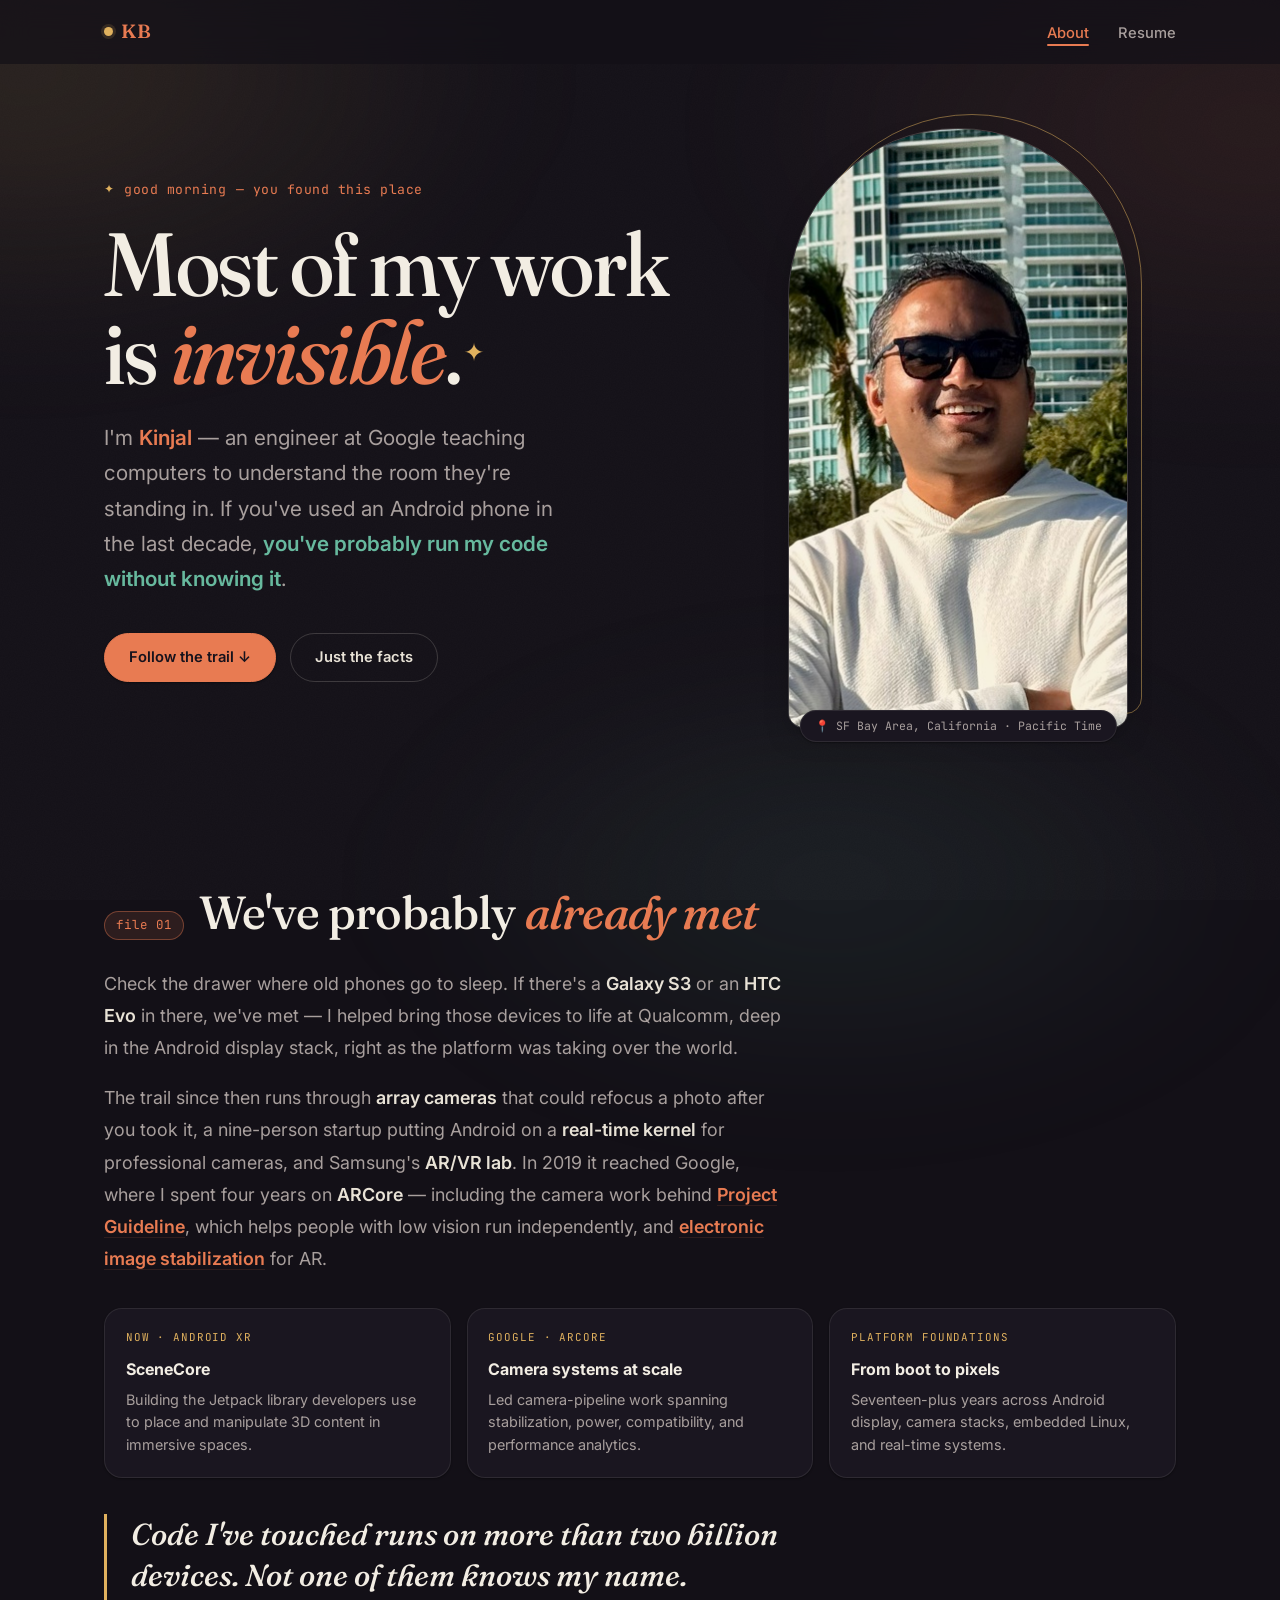
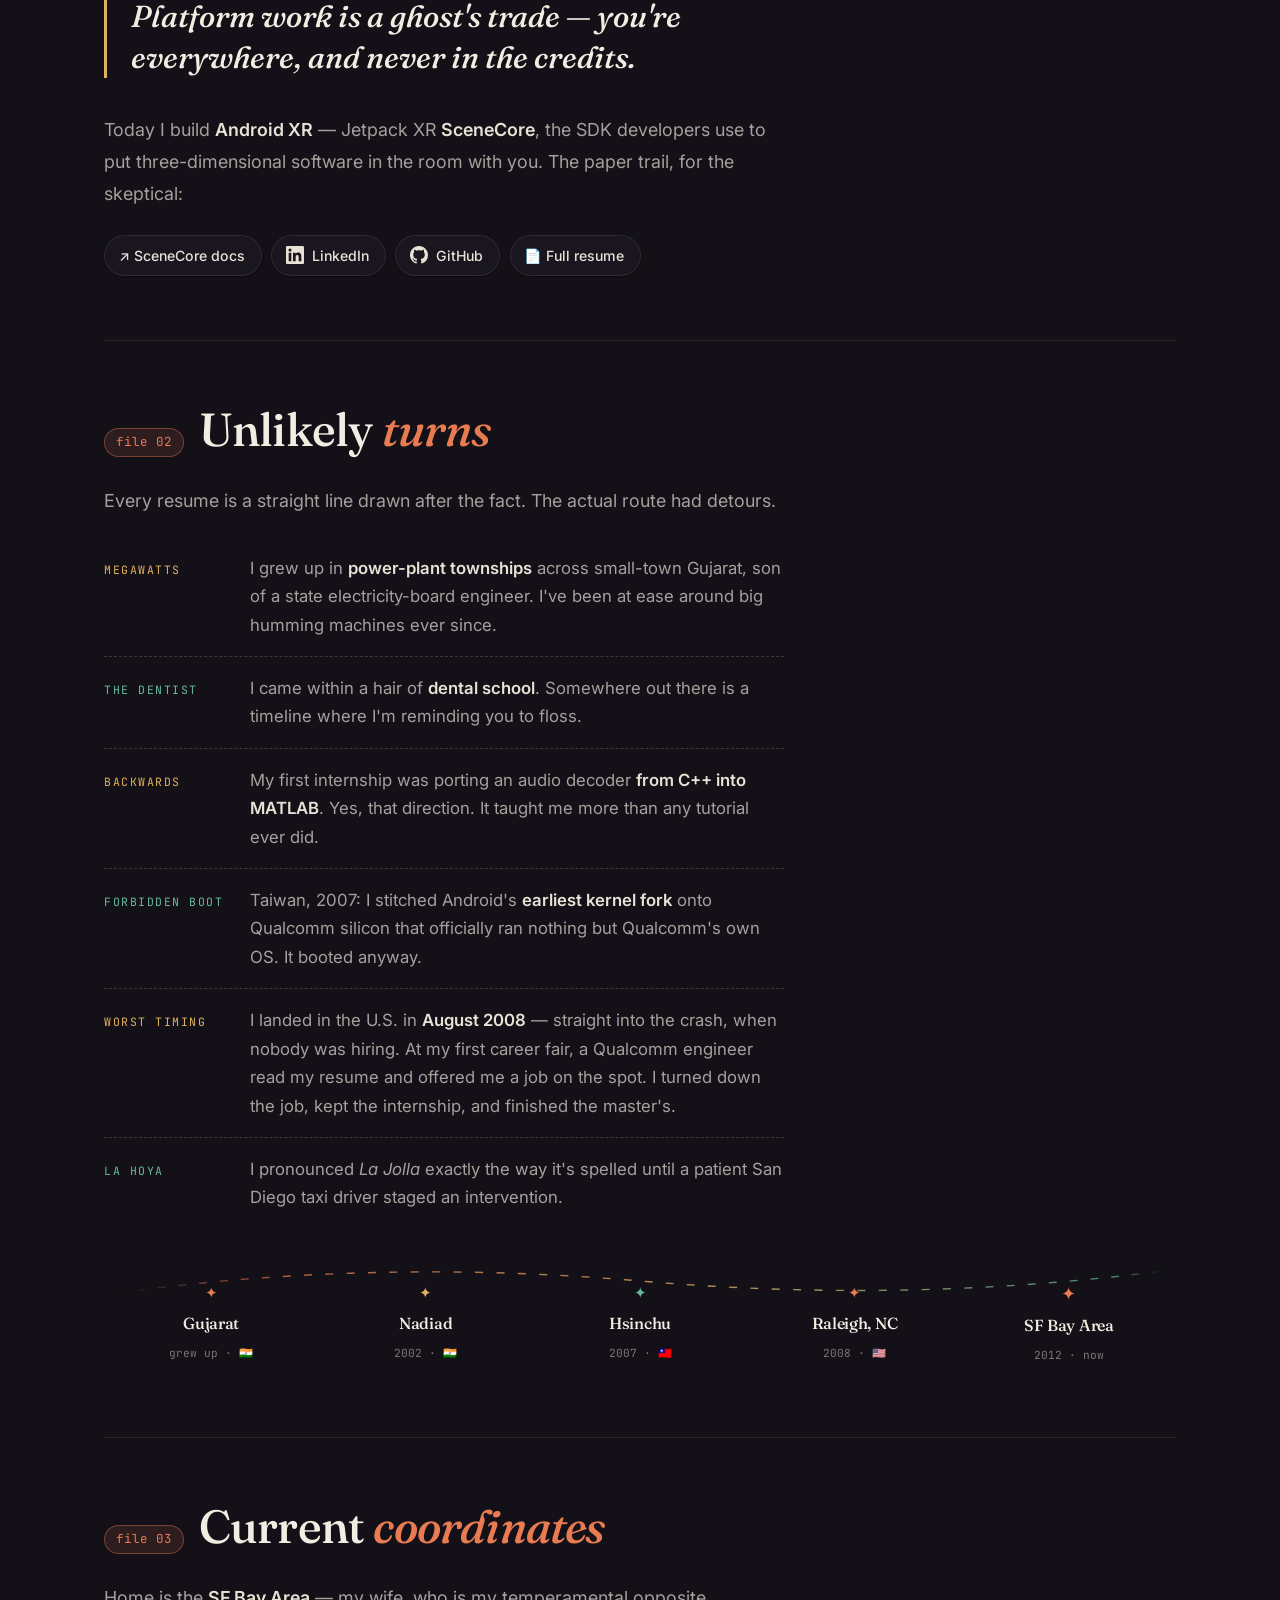
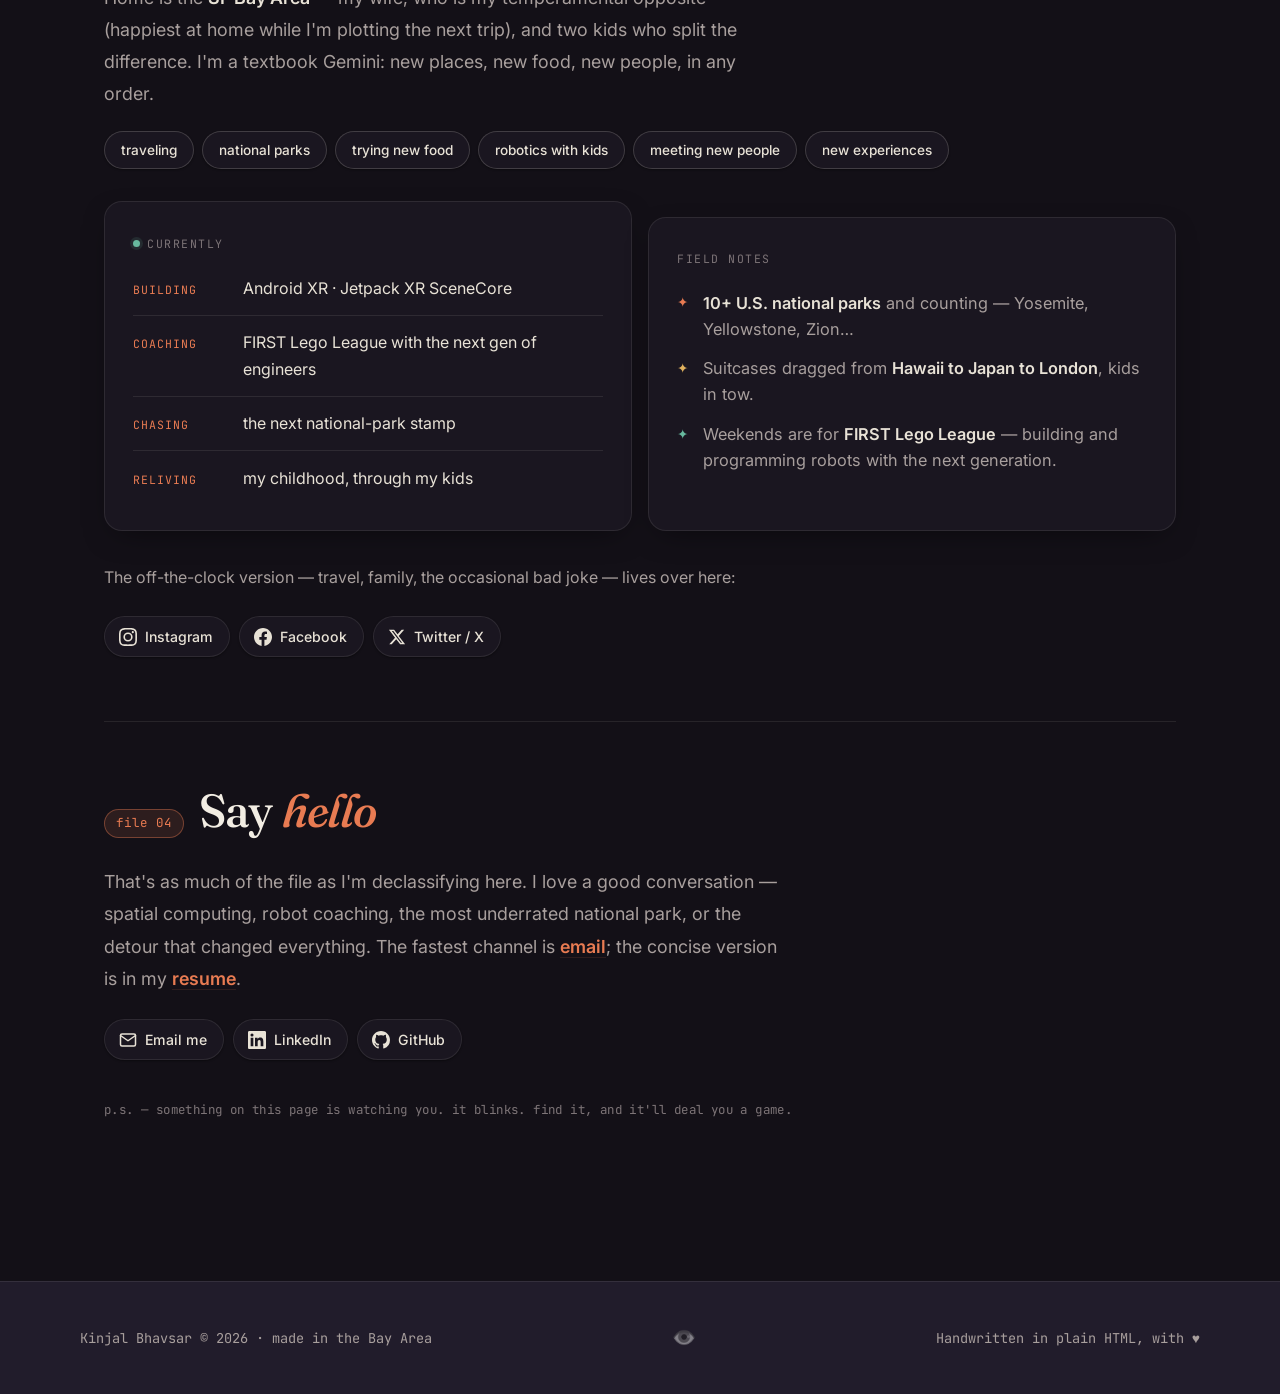
==== commit 348055d5: "Improve portfolio accessibility and recruiter experience" ====
--- a/index.html
+++ b/index.html
@@ -25,7 +25,7 @@
   <link rel="preconnect" href="https://fonts.googleapis.com" />
   <link rel="preconnect" href="https://fonts.gstatic.com" crossorigin />
   <link href="https://fonts.googleapis.com/css2?family=Fraunces:ital,opsz,wght@0,9..144,400;0,9..144,500;0,9..144,600;1,9..144,400;1,9..144,500&family=Inter:wght@300;400;500;600;700;800&family=JetBrains+Mono:wght@400;500;700&display=swap" rel="stylesheet" />
-  <link rel="stylesheet" href="css/styles.css" />
+  <link rel="stylesheet" href="css/styles.css?v=20260717b" />
 
   <script type="application/ld+json">
   {
@@ -53,9 +53,11 @@
 </head>
 <body data-bio>
 
+  <a class="skip-link" href="#main-content">Skip to main content</a>
+
   <div data-nav></div>
 
-  <main>
+  <main id="main-content">
 
     <!-- ============================= HERO ============================= -->
     <section class="hero" id="hero">
@@ -74,7 +76,7 @@
       </div>
       <figure class="hero-portrait">
         <img src="assets/kinjal.jpg" alt="Portrait of Kinjal Bhavsar" width="600" height="600" fetchpriority="high" decoding="async" />
-        <figcaption class="portrait-tag">📍 SF Bay Area, California · UTC−8</figcaption>
+        <figcaption class="portrait-tag">📍 SF Bay Area, California · Pacific Time</figcaption>
       </figure>
     </section>
 
@@ -98,9 +100,27 @@
             you took it, a nine-person startup putting Android on a <strong>real-time kernel</strong> for
             professional cameras, and Samsung's <strong>AR/VR lab</strong>. In 2019 it reached Google, where I
             spent four years on <strong>ARCore</strong> — including the camera work behind
-            <strong>Project Guideline</strong>, which helps people with low vision run independently, and
+            <a class="inline-link" href="https://blog.google/company-news/outreach-and-initiatives/accessibility/project-guideline-helping-blind-people-run-independently/" target="_blank" rel="noopener">Project Guideline</a>, which helps people with low vision run independently, and
             <a class="inline-link" href="https://developers.google.com/ar/develop/electronic-image-stabilization" target="_blank" rel="noopener">electronic image stabilization</a> for AR.
           </p>
+        </div>
+
+        <div class="impact-grid" aria-label="Selected engineering impact">
+          <article class="impact-card">
+            <span class="impact-kicker">now · Android XR</span>
+            <h3>SceneCore</h3>
+            <p>Building the Jetpack library developers use to place and manipulate 3D content in immersive spaces.</p>
+          </article>
+          <article class="impact-card">
+            <span class="impact-kicker">Google · ARCore</span>
+            <h3>Camera systems at scale</h3>
+            <p>Led camera-pipeline work spanning stabilization, power, compatibility, and performance analytics.</p>
+          </article>
+          <article class="impact-card">
+            <span class="impact-kicker">platform foundations</span>
+            <h3>From boot to pixels</h3>
+            <p>Seventeen-plus years across Android display, camera stacks, embedded Linux, and real-time systems.</p>
+          </article>
         </div>
 
         <blockquote class="pull">
@@ -117,6 +137,7 @@
         </div>
 
         <div class="link-cluster">
+          <a class="link-pill is-work" href="https://developer.android.com/jetpack/androidx/releases/xr-scenecore" target="_blank" rel="noopener">↗ SceneCore docs</a>
           <a class="link-pill is-work" href="https://www.linkedin.com/in/kinjalb" target="_blank" rel="noopener">
             <svg viewBox="0 0 24 24" fill="currentColor"><path d="M20.447 20.452h-3.554v-5.569c0-1.328-.027-3.037-1.852-3.037-1.853 0-2.136 1.445-2.136 2.939v5.667H9.351V9h3.414v1.561h.046c.477-.9 1.637-1.85 3.37-1.85 3.601 0 4.267 2.37 4.267 5.455v6.286zM5.337 7.433a2.062 2.062 0 0 1-2.063-2.065 2.064 2.064 0 1 1 2.063 2.065zm1.782 13.019H3.555V9h3.564v11.452zM22.225 0H1.771C.792 0 0 .774 0 1.729v20.542C0 23.227.792 24 1.771 24h20.451C23.2 24 24 23.227 24 22.271V1.729C24 .774 23.2 0 22.222 0h.003z"/></svg>
             LinkedIn
@@ -257,8 +278,8 @@
           That's as much of the file as I'm declassifying here. I love a good conversation — spatial
           computing, robot coaching, the most underrated national park, or the detour that changed
           everything. The fastest channel is
-          <a class="inline-link" href="mailto:kinjal.bhavsr@gmail.com">email</a>; a few
-          <a class="inline-link" href="/writing.html">notes and writing</a> are brewing too.
+          <a class="inline-link" href="mailto:kinjal.bhavsr@gmail.com">email</a>; the concise version is in my
+          <a class="inline-link" href="/resume.html">resume</a>.
         </p>
 
         <div class="link-cluster">
@@ -294,7 +315,7 @@
         <button class="game-close" id="game-close" aria-label="Close game">[ esc ]</button>
       </div>
       <div class="game-hud">
-        <div class="game-stat">SCORE: <span id="game-score">0</span></div>
+        <div class="game-stat" role="status" aria-live="polite">SCORE: <span id="game-score">0</span></div>
         <div class="game-stat">TIME: <span id="game-timer">30</span>s</div>
         <div class="game-stat">BEST: <span id="game-best">0</span></div>
       </div>
@@ -310,7 +331,7 @@
     </div>
   </dialog>
 
-  <script src="js/layout.js" defer></script>
-  <script src="js/main.js" defer></script>
+  <script src="js/layout.js?v=20260717b" defer></script>
+  <script src="js/main.js?v=20260717b" defer></script>
 </body>
 </html>
--- a/css/styles.css
+++ b/css/styles.css
@@ -101,6 +101,26 @@
 ul { list-style: none; }
 img { display: block; max-width: 100%; }
 
+.skip-link {
+  position: fixed;
+  top: 0.75rem;
+  left: 0.75rem;
+  z-index: 1000;
+  padding: 0.65rem 1rem;
+  border-radius: var(--radius-sm);
+  background: var(--ink);
+  color: var(--bg);
+  font-weight: 700;
+  transform: translateY(-160%);
+  transition: transform 0.2s;
+}
+.skip-link:focus { transform: translateY(0); }
+
+:where(a, button, [tabindex]):focus-visible {
+  outline: 3px solid var(--accent-gold);
+  outline-offset: 4px;
+}
+
 /* Position content above bg layers */
 .nav, main, .footer, .hero, .section, .story { position: relative; z-index: 1; }
 
@@ -187,11 +207,15 @@
 .hamburger {
   display: none;
   flex-direction: column;
+  align-items: center;
+  justify-content: center;
   gap: 5px;
   background: none;
   border: none;
   cursor: pointer;
-  padding: 6px;
+  padding: 10px;
+  width: 44px;
+  height: 44px;
 }
 .hamburger span {
   display: block;
@@ -452,6 +476,31 @@
   border-left: 3px solid var(--accent-gold);
 }
 
+.impact-grid {
+  display: grid;
+  grid-template-columns: repeat(3, 1fr);
+  gap: 1rem;
+  margin: 2rem 0 2.25rem;
+}
+.impact-card {
+  background: var(--bg-elev);
+  border: 1px solid var(--border);
+  border-radius: var(--radius);
+  padding: 1.3rem;
+  box-shadow: var(--shadow-sm);
+}
+.impact-kicker {
+  display: block;
+  margin-bottom: 0.55rem;
+  color: var(--accent-gold);
+  font-family: var(--mono);
+  font-size: 0.68rem;
+  letter-spacing: 0.08em;
+  text-transform: uppercase;
+}
+.impact-card h3 { color: var(--ink); font-size: 1rem; margin-bottom: 0.4rem; }
+.impact-card p { color: var(--text-muted); font-size: 0.9rem; line-height: 1.55; }
+
 /* ============================================================
    Photos & figures (drop real images into these slots)
    ============================================================ */
@@ -592,6 +641,43 @@
   max-width: 640px;
   margin-bottom: 3rem;
   line-height: 1.7;
+}
+
+.resume-actions {
+  display: flex;
+  flex-wrap: wrap;
+  gap: 0.75rem;
+  margin: -1.4rem 0 2.5rem;
+}
+.resume-summary {
+  display: grid;
+  grid-template-columns: minmax(240px, 0.85fr) 1.15fr;
+  gap: 1rem 2rem;
+  align-items: start;
+  margin-bottom: 3rem;
+  padding: 1.5rem;
+  background: var(--bg-elev);
+  border: 1px solid var(--border);
+  border-radius: var(--radius);
+  box-shadow: var(--shadow-md);
+}
+.resume-summary .section-label { margin-bottom: 0.55rem; }
+.summary-title {
+  color: var(--ink);
+  font-family: var(--font-display);
+  font-size: clamp(1.45rem, 2.6vw, 2rem);
+  font-weight: 500;
+  line-height: 1.2;
+}
+.resume-summary .expertise-tags { margin-top: 0; }
+.proof-links {
+  grid-column: 1 / -1;
+  display: flex;
+  flex-wrap: wrap;
+  gap: 0.75rem 1.25rem;
+  padding-top: 1rem;
+  border-top: 1px solid var(--border);
+  font-size: 0.88rem;
 }
 
 /* ============================================================
@@ -1017,7 +1103,7 @@
 .game-start-box p { color: var(--text-muted); font-size: 0.95rem; line-height: 1.7; }
 .glitch-target {
   position: absolute;
-  width: 38px; height: 38px;
+  width: 44px; height: 44px;
   cursor: crosshair;
   display: flex;
   align-items: center;
@@ -1027,6 +1113,7 @@
   border-radius: 8px;
   background: var(--accent-soft);
   border: 1px solid var(--border-accent);
+  color: inherit;
 }
 .glitch-target:hover { background: rgba(232, 123, 82, 0.25); }
 .game-over-overlay {
@@ -1103,6 +1190,12 @@
 .reveal.visible { opacity: 1; transform: translateY(0); }
 @media (prefers-reduced-motion: reduce) {
   .reveal { opacity: 1; transform: none; transition: none; }
+  .hero-eyebrow, .hero-name, .hero-title, .hero-cta, .hero-portrait {
+    opacity: 1;
+    animation: none;
+  }
+  .nav-logo::before, .note-label .dot-live, .glitch-target { animation: none; }
+  html { scroll-behavior: auto; }
 }
 
 /* ============================================================
@@ -1115,15 +1208,19 @@
     min-height: auto;
     text-align: left;
   }
-  .hero-portrait { order: -1; justify-self: start; width: clamp(180px, 50vw, 240px); }
+  .hero-portrait { justify-self: start; width: clamp(160px, 42vw, 210px); }
   .chapter-split, .chapter-split.flip { grid-template-columns: 1fr; gap: 1.75rem; }
   .chapter-split.flip .chapter-media { order: 0; }
   .cards-2 { grid-template-columns: 1fr; }
+  .impact-grid { grid-template-columns: 1fr; }
+  .resume-summary { grid-template-columns: 1fr; }
+  .proof-links { grid-column: auto; }
 }
 
 @media (max-width: 640px) {
   .nav-links { display: none; }
   .hamburger { display: flex; }
+  body.menu-open { overflow: hidden; }
   .nav-links.open {
     display: flex;
     flex-direction: column;
@@ -1158,3 +1255,17 @@
   .twist { grid-template-columns: 1fr; gap: 0.35rem; padding: 0.95rem 0; }
   .twist .t-key { padding-top: 0; }
 }
+
+@media print {
+  :root { --bg: #fff; --bg-elev: #fff; --bg-elev-2: #f4f4f4; --ink: #111; --text: #111; --text-muted: #333; --border: #ccc; }
+  body { background: #fff; color: #111; font-size: 10pt; }
+  body::before, body::after, .nav, .footer, .resume-actions, .skip-link { display: none !important; }
+  .section, .section-pad-top { padding: 0; }
+  .section-lede { margin-bottom: 1rem; }
+  .resume-summary { box-shadow: none; margin-bottom: 1rem; break-inside: avoid; }
+  .timeline-content { box-shadow: none; padding: 0.8rem; break-inside: avoid; }
+  .timeline-item { padding-bottom: 0.8rem; }
+  .timeline-bullets { gap: 0.2rem; }
+  .timeline-tags { display: none; }
+  a { text-decoration: none; }
+}
